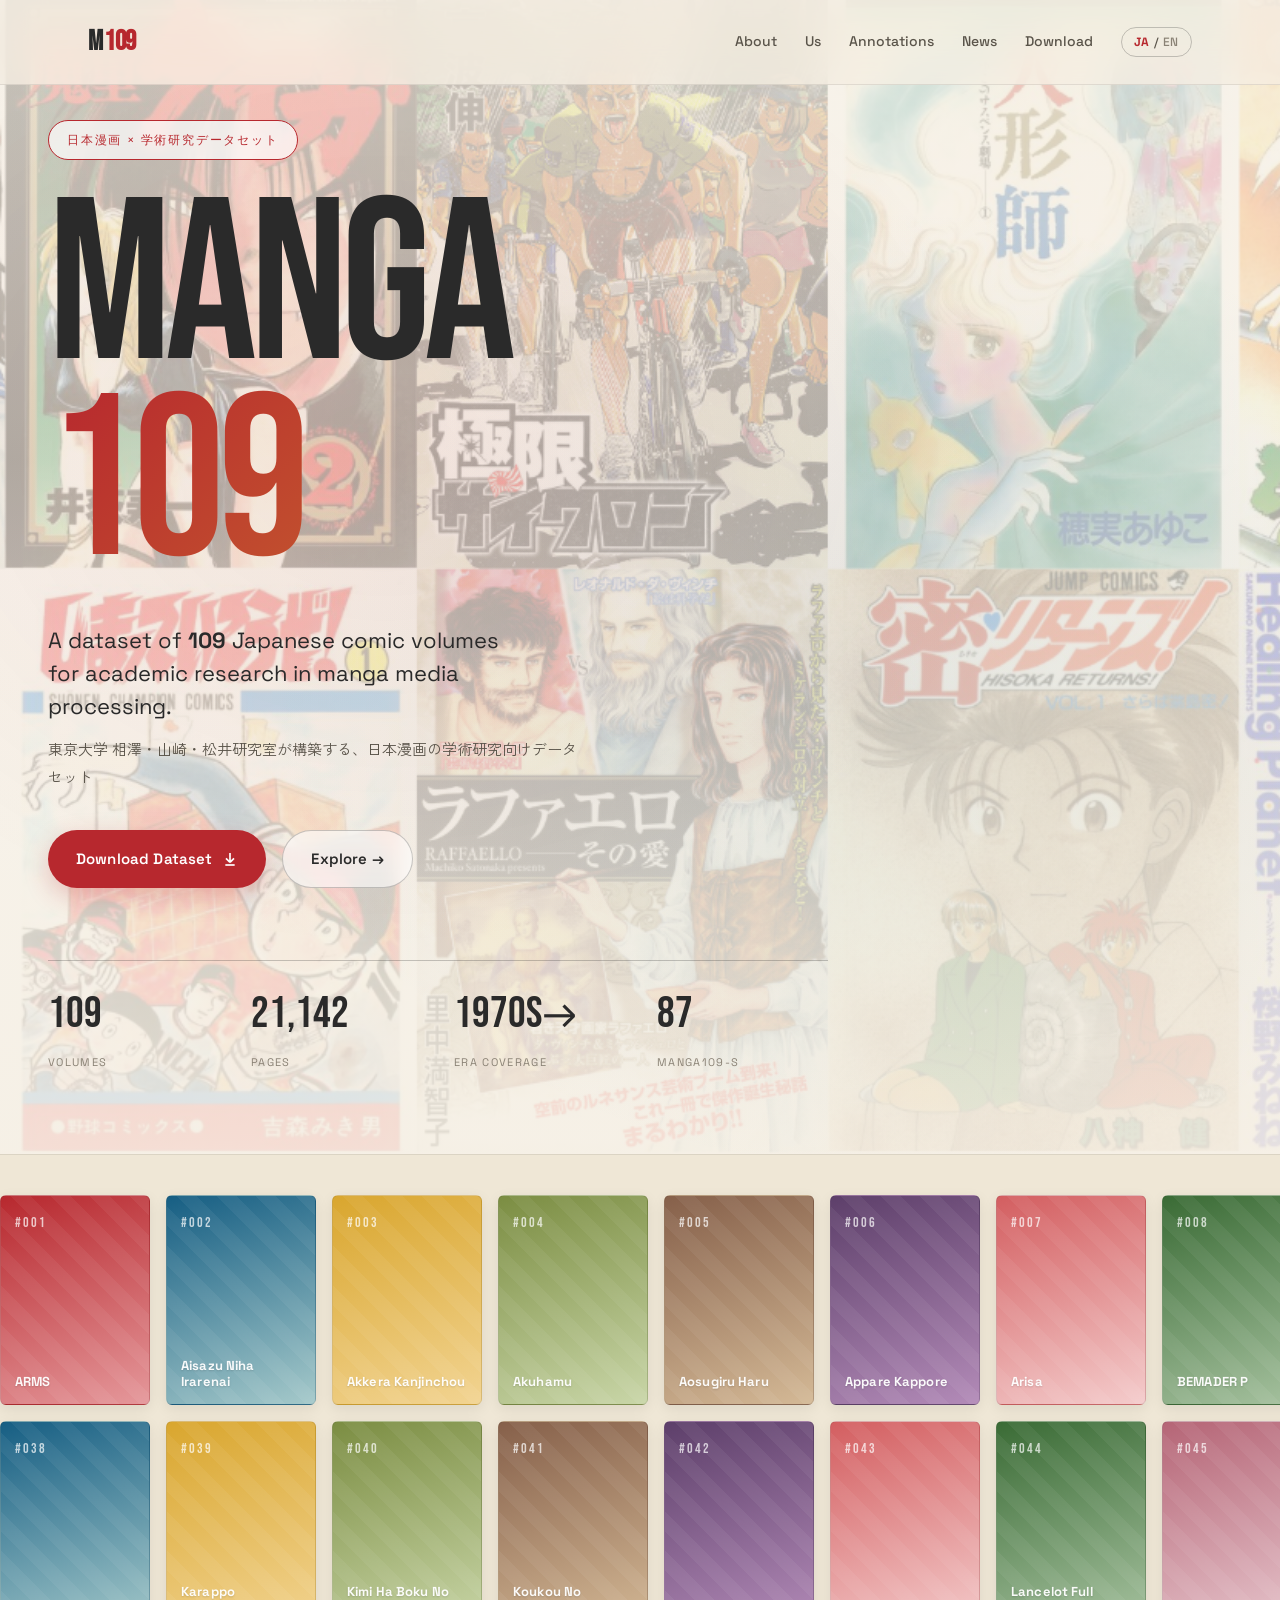
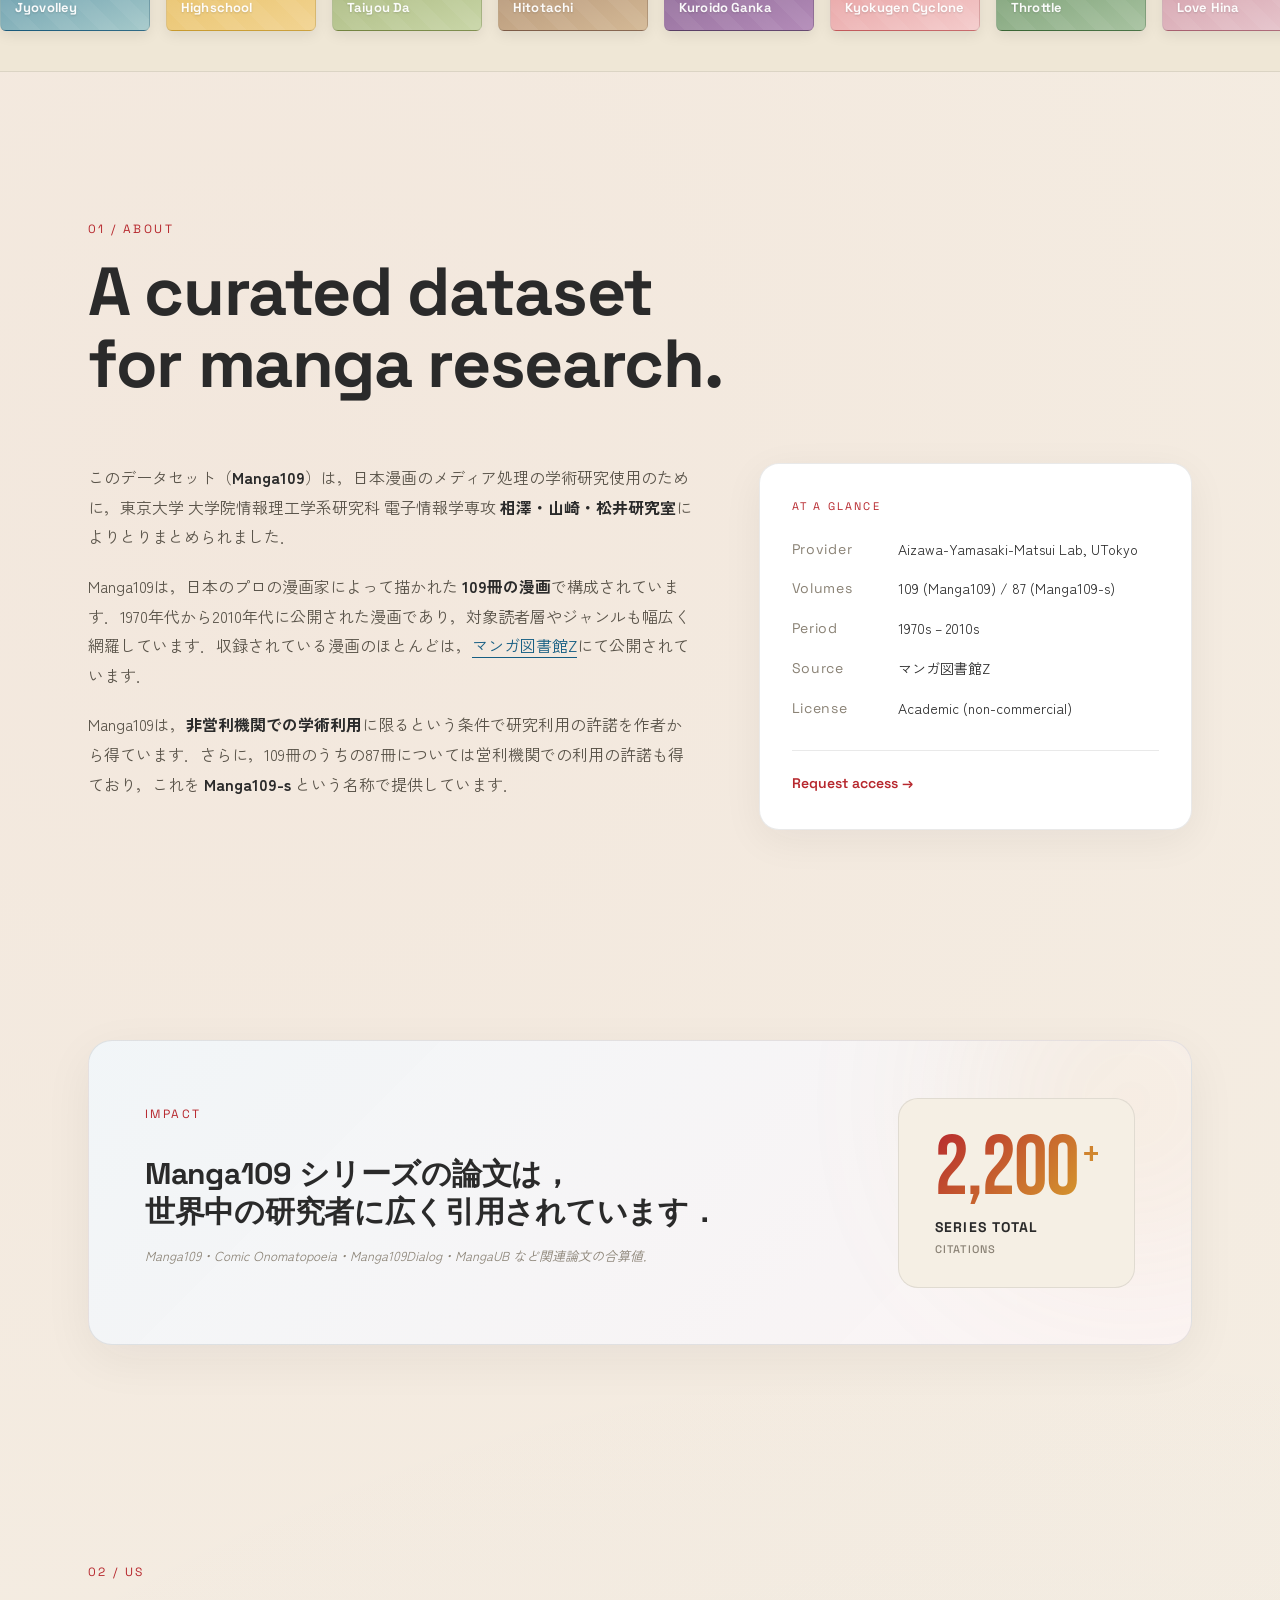
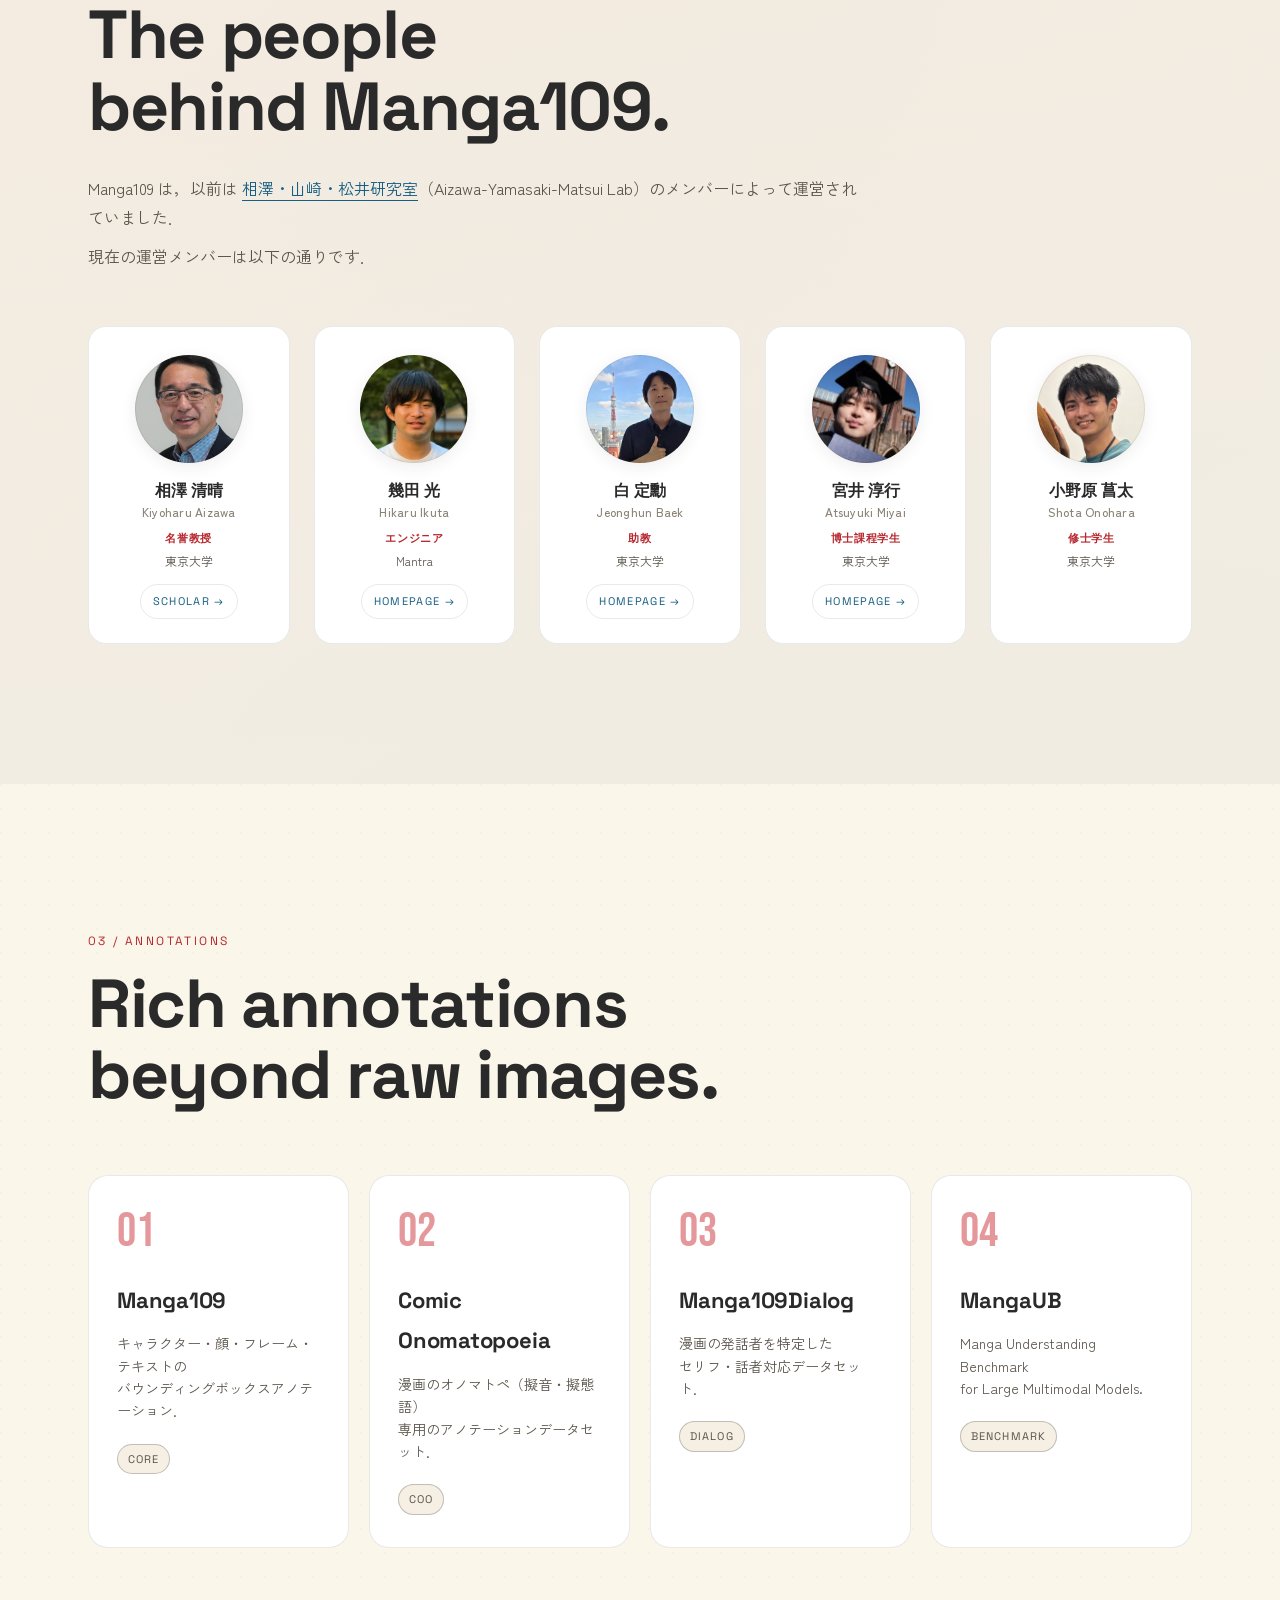
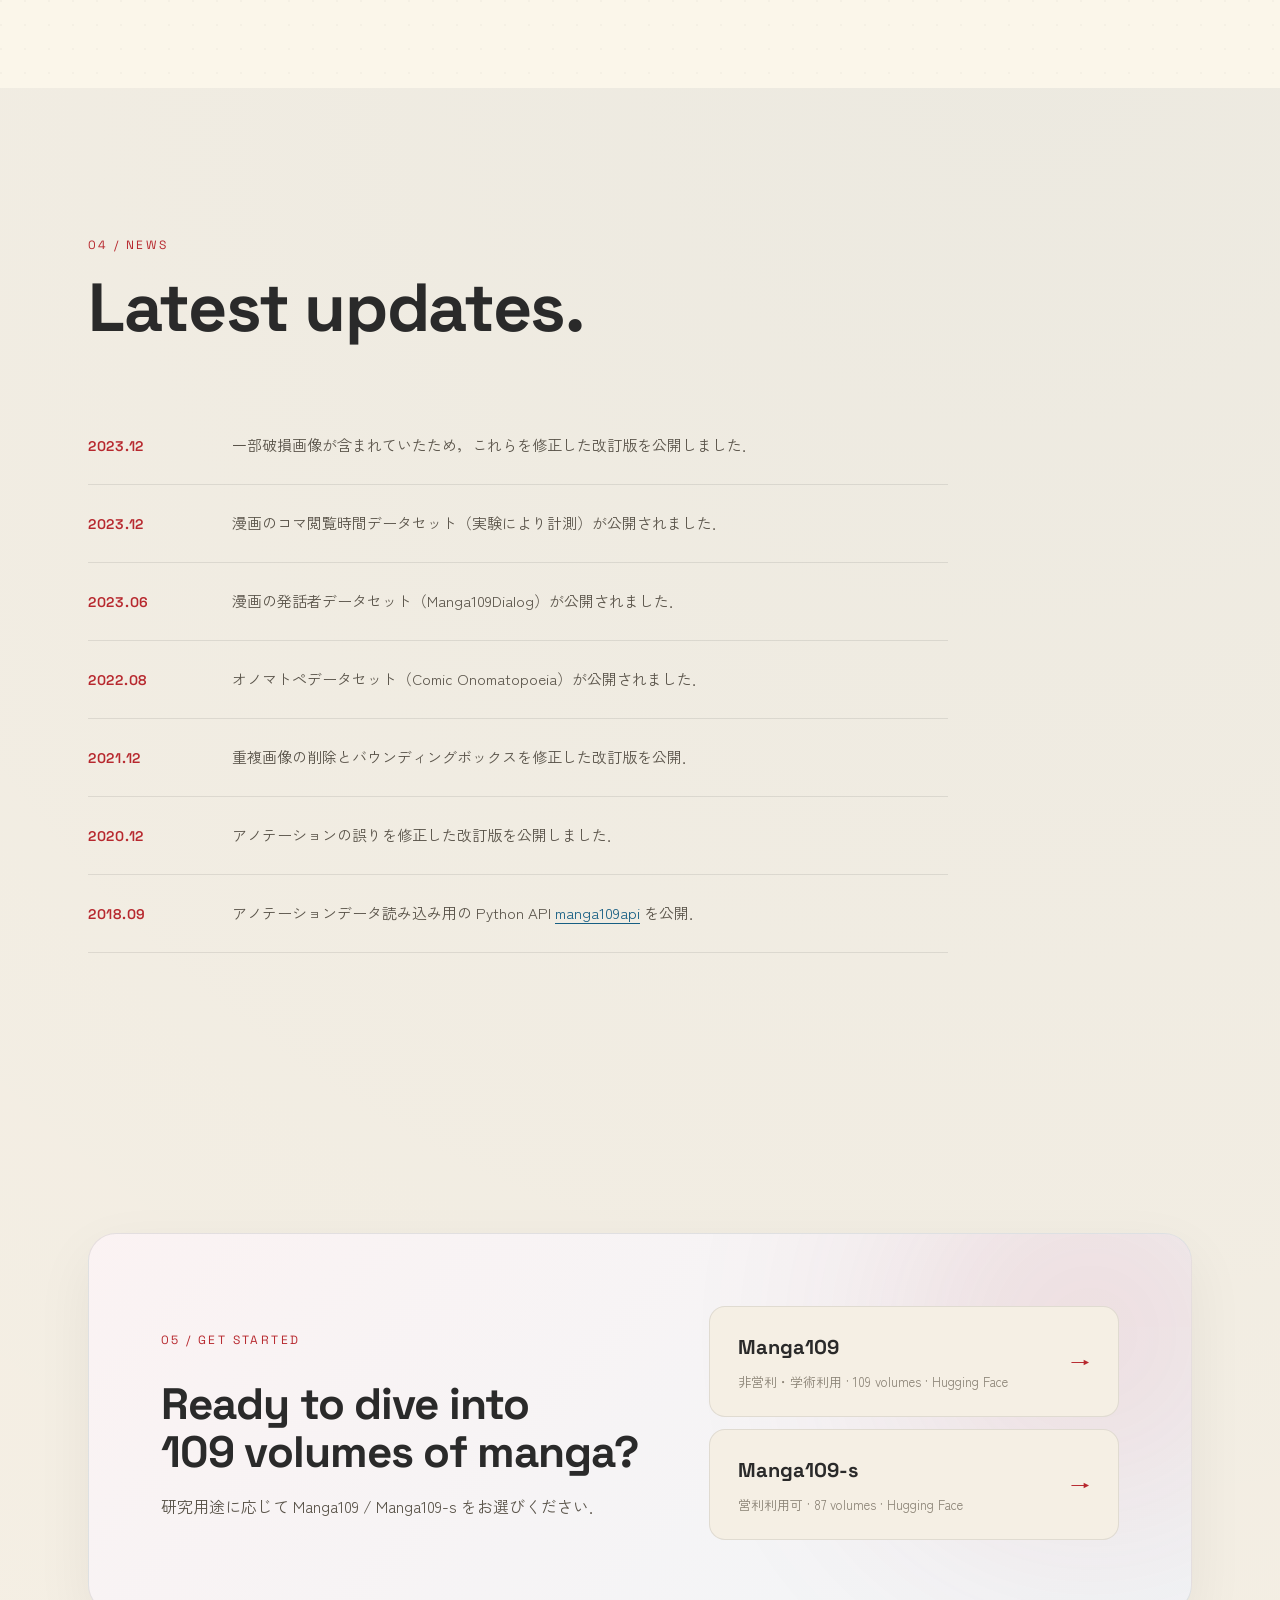
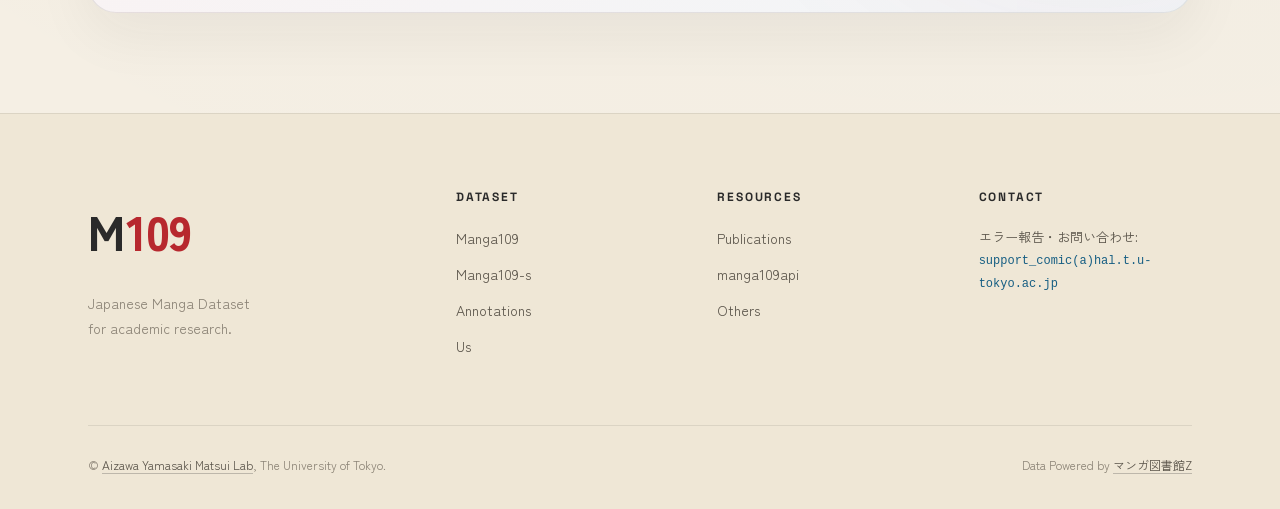
==== index.html @ 2001c497 "create new hp" ====
<!DOCTYPE html>
<html lang="ja">
<head>
<meta charset="UTF-8">
<meta name="viewport" content="width=device-width, initial-scale=1.0">
<title>Manga109 — Japanese Manga Dataset</title>
<link rel="preconnect" href="https://fonts.googleapis.com">
<link rel="preconnect" href="https://fonts.gstatic.com" crossorigin>
<link href="https://fonts.googleapis.com/css2?family=Zen+Kaku+Gothic+New:wght@300;500;700;900&family=Bebas+Neue&family=Space+Grotesk:wght@400;500;700&display=swap" rel="stylesheet">
<link rel="stylesheet" href="style.css">
</head>
<body>

<!-- Navigation -->
<nav class="nav">
  <div class="nav-inner">
    <a href="#" class="nav-logo">
      <span class="logo-mark">M<span class="logo-accent">109</span></span>
    </a>
    <ul class="nav-menu">
      <li><a href="#about">About</a></li>
      <li><a href="#us">Us</a></li>
      <li><a href="#annotations">Annotations</a></li>
      <li><a href="#news">News</a></li>
      <li><a href="#download">Download</a></li>
      <li class="nav-lang"><a href="en.html"><span class="lang-active">JA</span> / <span class="lang-inactive">EN</span></a></li>
    </ul>
    <button class="nav-toggle" aria-label="menu">
      <span></span><span></span><span></span>
    </button>
  </div>
</nav>

<!-- Hero -->
<header class="hero">
  <div class="hero-bg">
    <div class="hero-blob blob-1"></div>
    <div class="hero-blob blob-2"></div>
    <div class="hero-blob blob-3"></div>
    <div class="hero-grid"></div>
  </div>
  <div class="hero-content">
    <div class="hero-badge">日本漫画 × 学術研究データセット</div>
    <h1 class="hero-title">
      <span class="hero-line">Manga</span>
      <span class="hero-line hero-number">109</span>
    </h1>
    <p class="hero-sub">
      A dataset of <strong>109</strong> Japanese comic volumes<br>
      for academic research in manga media processing.
    </p>
    <p class="hero-sub-ja">
      東京大学 相澤・山崎・松井研究室が構築する、日本漫画の学術研究向けデータセット
    </p>
    <div class="hero-actions">
      <a href="#download" class="btn btn-primary">
        <span>Download Dataset</span>
        <svg width="16" height="16" viewBox="0 0 24 24" fill="none" stroke="currentColor" stroke-width="2.5"><path d="M12 3v14m0 0l-6-6m6 6l6-6"/><path d="M5 21h14"/></svg>
      </a>
      <a href="#explore" class="btn btn-ghost">Explore →</a>
    </div>
    <div class="hero-stats">
      <div class="stat">
        <span class="stat-num">109</span>
        <span class="stat-label">Volumes</span>
      </div>
      <div class="stat">
        <span class="stat-num">21,142</span>
        <span class="stat-label">Pages</span>
      </div>
      <div class="stat">
        <span class="stat-num">1970s→</span>
        <span class="stat-label">Era Coverage</span>
      </div>
      <div class="stat">
        <span class="stat-num">87</span>
        <span class="stat-label">Manga109-s</span>
      </div>
    </div>
  </div>
</header>

<!-- Gallery Strip -->
<section class="gallery">
  <div class="gallery-track">
    <div class="gallery-row" id="row1"></div>
    <div class="gallery-row gallery-row-reverse" id="row2"></div>
  </div>
</section>

<!-- About -->
<section id="about" class="section section-about">
  <div class="container">
    <div class="section-head">
      <span class="section-tag">01 / About</span>
      <h2 class="section-title">A curated dataset<br>for manga research.</h2>
    </div>
    <div class="about-grid">
      <div class="about-text">
        <p>
          このデータセット（<strong>Manga109</strong>）は，日本漫画のメディア処理の学術研究使用のために，東京大学 大学院情報理工学系研究科 電子情報学専攻 <strong>相澤・山崎・松井研究室</strong>によりとりまとめられました．
        </p>
        <p>
          Manga109は，日本のプロの漫画家によって描かれた <strong>109冊の漫画</strong>で構成されています．1970年代から2010年代に公開された漫画であり，対象読者層やジャンルも幅広く網羅しています．収録されている漫画のほとんどは，<a href="http://www.mangaz.com/" target="_blank" rel="noopener">マンガ図書館Z</a>にて公開されています．
        </p>
        <p>
          Manga109は，<strong>非営利機関での学術利用</strong>に限るという条件で研究利用の許諾を作者から得ています．さらに，109冊のうちの87冊については営利機関での利用の許諾も得ており，これを <strong>Manga109-s</strong> という名称で提供しています．
        </p>
      </div>
      <div class="about-card">
        <div class="card-label">At a glance</div>
        <dl class="kv">
          <dt>Provider</dt><dd>Aizawa-Yamasaki-Matsui Lab, UTokyo</dd>
          <dt>Volumes</dt><dd>109 (Manga109) / 87 (Manga109-s)</dd>
          <dt>Period</dt><dd>1970s – 2010s</dd>
          <dt>Source</dt><dd>マンガ図書館Z</dd>
          <dt>License</dt><dd>Academic (non-commercial)</dd>
        </dl>
        <a href="#download" class="card-cta">Request access →</a>
      </div>
    </div>
  </div>
</section>

<!-- Impact -->
<section id="impact" class="section section-paper">
  <div class="container">
    <div class="paper-card">
      <div class="paper-left">
        <span class="section-tag">Impact</span>
        <h3 class="paper-title">Manga109 シリーズの論文は，<br>世界中の研究者に広く引用されています．</h3>
        <p class="paper-venue">Manga109・Comic Onomatopoeia・Manga109Dialog・MangaUB など関連論文の合算値．</p>
      </div>
      <div class="paper-cite">
        <span class="paper-cite-num">2,200<span class="paper-cite-plus">+</span></span>
        <span class="paper-cite-label">Series Total<br><span class="paper-cite-sub">Citations</span></span>
      </div>
    </div>
  </div>
</section>

<!-- Us / Team -->
<section id="us" class="section section-us">
  <div class="container">
    <div class="section-head">
      <span class="section-tag">02 / Us</span>
      <h2 class="section-title">The people<br>behind Manga109.</h2>
    </div>
    <div class="team-intro">
      <p>
        Manga109 は，以前は <a href="https://www.hal.t.u-tokyo.ac.jp/lab/ja/index_1.xhtml" target="_blank" rel="noopener">相澤・山崎・松井研究室</a>（Aizawa-Yamasaki-Matsui Lab）のメンバーによって運営されていました．
      </p>
      <p>現在の運営メンバーは以下の通りです．</p>
    </div>
    <div class="team-grid">
      <article class="team-card">
        <div class="team-photo"><img src="asset/organizer/kiyoharu_Aizawa.png" alt="相澤清晴 / Kiyoharu Aizawa"></div>
        <h3>相澤 清晴<span class="team-name-en">Kiyoharu Aizawa</span></h3>
        <p class="team-role">名誉教授</p>
        <p class="team-affil">東京大学</p>
        <a class="team-link" href="https://scholar.google.co.jp/citations?hl=ja&user=CJRhhi0AAAAJ&view_op=list_works&sortby=pubdate" target="_blank" rel="noopener">Scholar →</a>
      </article>
      <article class="team-card">
        <div class="team-photo"><img src="asset/organizer/Hikaru_Ikuta.png" alt="幾田光 / Hikaru Ikuta"></div>
        <h3>幾田 光<span class="team-name-en">Hikaru Ikuta</span></h3>
        <p class="team-role">エンジニア</p>
        <p class="team-affil">Mantra</p>
        <a class="team-link" href="https://woodrush.github.io/" target="_blank" rel="noopener">Homepage →</a>
      </article>
      <article class="team-card">
        <div class="team-photo"><img src="asset/organizer/Jeonghun_Baek.png" alt="白定勳 / Jeonghun Baek"></div>
        <h3>白 定勳<span class="team-name-en">Jeonghun Baek</span></h3>
        <p class="team-role">助教</p>
        <p class="team-affil">東京大学</p>
        <a class="team-link" href="https://jeonghunbaek.notion.site/Jeonghun-Baek-5e50812ade674698bdffe7f4eac5c745" target="_blank" rel="noopener">Homepage →</a>
      </article>
      <article class="team-card">
        <div class="team-photo"><img src="asset/organizer/Atsuyuki_Miyai.jpg" alt="宮井淳行 / Atsuyuki Miyai"></div>
        <h3>宮井 淳行<span class="team-name-en">Atsuyuki Miyai</span></h3>
        <p class="team-role">博士課程学生</p>
        <p class="team-affil">東京大学</p>
        <a class="team-link" href="https://atsumiyai.github.io/" target="_blank" rel="noopener">Homepage →</a>
      </article>
      <article class="team-card">
        <div class="team-photo"><img src="asset/organizer/Sota_Onohara.png" alt="小野原菖太 / Shota Onohara"></div>
        <h3>小野原 菖太<span class="team-name-en">Shota Onohara</span></h3>
        <p class="team-role">修士学生</p>
        <p class="team-affil">東京大学</p>
      </article>
    </div>
  </div>
</section>

<!-- Annotations / Features -->
<section id="annotations" class="section section-features">
  <div class="container">
    <div class="section-head">
      <span class="section-tag">03 / Annotations</span>
      <h2 class="section-title">Rich annotations<br>beyond raw images.</h2>
    </div>
    <div class="feature-grid">
      <article class="feature-card">
        <div class="feature-num">01</div>
        <h3>Manga109</h3>
        <p>キャラクター・顔・フレーム・テキストの<br>バウンディングボックスアノテーション．</p>
        <span class="feature-pill">Core</span>
      </article>
      <article class="feature-card">
        <div class="feature-num">02</div>
        <h3>Comic Onomatopoeia</h3>
        <p>漫画のオノマトペ（擬音・擬態語）<br>専用のアノテーションデータセット．</p>
        <span class="feature-pill">COO</span>
      </article>
      <article class="feature-card">
        <div class="feature-num">03</div>
        <h3>Manga109Dialog</h3>
        <p>漫画の発話者を特定した<br>セリフ・話者対応データセット．</p>
        <span class="feature-pill">Dialog</span>
      </article>
      <article class="feature-card">
        <div class="feature-num">04</div>
        <h3>MangaUB</h3>
        <p>Manga Understanding Benchmark<br>for Large Multimodal Models.</p>
        <span class="feature-pill">Benchmark</span>
      </article>
    </div>
  </div>
</section>

<!-- News -->
<section id="news" class="section section-news">
  <div class="container">
    <div class="section-head">
      <span class="section-tag">04 / News</span>
      <h2 class="section-title">Latest updates.</h2>
    </div>
    <ol class="news-list">
      <li>
        <time>2023.12</time>
        <p>一部破損画像が含まれていたため，これらを修正した改訂版を公開しました．</p>
      </li>
      <li>
        <time>2023.12</time>
        <p>漫画のコマ閲覧時間データセット（実験により計測）が公開されました．</p>
      </li>
      <li>
        <time>2023.06</time>
        <p>漫画の発話者データセット（Manga109Dialog）が公開されました．</p>
      </li>
      <li>
        <time>2022.08</time>
        <p>オノマトペデータセット（Comic Onomatopoeia）が公開されました．</p>
      </li>
      <li>
        <time>2021.12</time>
        <p>重複画像の削除とバウンディングボックスを修正した改訂版を公開．</p>
      </li>
      <li>
        <time>2020.12</time>
        <p>アノテーションの誤りを修正した改訂版を公開しました．</p>
      </li>
      <li>
        <time>2018.09</time>
        <p>アノテーションデータ読み込み用の Python API <a href="https://github.com/manga109/manga109api" target="_blank" rel="noopener">manga109api</a> を公開．</p>
      </li>
    </ol>
  </div>
</section>

<!-- Download CTA -->
<section id="download" class="section section-cta">
  <div class="container">
    <div class="cta-card">
      <div class="cta-left">
        <span class="section-tag">05 / Get started</span>
        <h2>Ready to dive into<br>109 volumes of manga?</h2>
        <p>研究用途に応じて Manga109 / Manga109-s をお選びください．</p>
      </div>
      <div class="cta-right">
        <a href="https://huggingface.co/datasets/hal-utokyo/Manga109" target="_blank" rel="noopener" class="cta-btn">
          <div class="cta-btn-title">Manga109</div>
          <div class="cta-btn-desc">非営利・学術利用 · 109 volumes · Hugging Face</div>
        </a>
        <a href="https://huggingface.co/datasets/hal-utokyo/Manga109-s" target="_blank" rel="noopener" class="cta-btn">
          <div class="cta-btn-title">Manga109-s</div>
          <div class="cta-btn-desc">営利利用可 · 87 volumes · Hugging Face</div>
        </a>
      </div>
    </div>
  </div>
</section>

<!-- Footer -->
<footer class="footer">
  <div class="container">
    <div class="footer-grid">
      <div class="footer-brand">
        <div class="logo-mark logo-mark-lg">M<span class="logo-accent">109</span></div>
        <p>Japanese Manga Dataset<br>for academic research.</p>
      </div>
      <div class="footer-col">
        <h4>Dataset</h4>
        <ul>
          <li><a href="https://huggingface.co/datasets/hal-utokyo/Manga109" target="_blank" rel="noopener">Manga109</a></li>
          <li><a href="https://huggingface.co/datasets/hal-utokyo/Manga109-s" target="_blank" rel="noopener">Manga109-s</a></li>
          <li><a href="#annotations">Annotations</a></li>
          <li><a href="#us">Us</a></li>
        </ul>
      </div>
      <div class="footer-col">
        <h4>Resources</h4>
        <ul>
          <li><a href="#">Publications</a></li>
          <li><a href="https://github.com/manga109/manga109api" target="_blank" rel="noopener">manga109api</a></li>
          <li><a href="#">Others</a></li>
        </ul>
      </div>
      <div class="footer-col">
        <h4>Contact</h4>
        <p class="footer-contact">
          エラー報告・お問い合わせ:<br>
          <span class="mono">support_comic(a)hal.t.u-tokyo.ac.jp</span>
        </p>
      </div>
    </div>
    <div class="footer-bottom">
      <p>© <a href="https://www.hal.t.u-tokyo.ac.jp/lab/" target="_blank" rel="noopener">Aizawa Yamasaki Matsui Lab</a>, The University of Tokyo.</p>
      <p class="footer-credits">Data Powered by <a href="http://www.mangaz.com/" target="_blank" rel="noopener">マンガ図書館Z</a></p>
    </div>
  </div>
</footer>

<script src="main.js"></script>
</body>
</html>
---- style.css ----
/* ============================================
   Manga109 — Homepage (Japanese palette)
   ============================================ */

:root {
  /* 和色 — soft Japanese palette */
  --bg: #f5efe4;            /* 生成り kinari */
  --bg-soft: #efe7d6;       /* 薄香 usukō */
  --bg-card: #ffffff;
  --bg-washi: #fbf6ea;      /* washi paper */
  --fg: #2a2a2a;            /* 墨 sumi */
  --fg-dim: #5a544a;        /* 憲法黒茶 */
  --fg-muted: #8a8275;      /* 灰茶 */
  --accent: #b7282e;        /* 茜色 akane */
  --accent-soft: #e5989b;   /* 桜鼠 sakura-nezu */
  --accent-2: #d9a62e;      /* 山吹 yamabuki */
  --accent-3: #165e83;      /* 藍色 ai */
  --accent-4: #7b8d42;      /* 抹茶 matcha */
  --border: rgba(42, 42, 42, 0.1);
  --border-hover: rgba(42, 42, 42, 0.25);
  --max: 1200px;
  --pad: clamp(20px, 4vw, 48px);
  --font-jp: "Zen Kaku Gothic New", "Hiragino Mincho ProN", "Yu Mincho", serif;
  --font-jp-sans: "Zen Kaku Gothic New", "Hiragino Sans", "Yu Gothic", sans-serif;
  --font-en: "Space Grotesk", -apple-system, BlinkMacSystemFont, sans-serif;
  --font-display: "Bebas Neue", "Space Grotesk", sans-serif;
}

* { box-sizing: border-box; margin: 0; padding: 0; }

html { scroll-behavior: smooth; }

body {
  font-family: var(--font-jp-sans);
  background: var(--bg);
  color: var(--fg);
  line-height: 1.85;
  -webkit-font-smoothing: antialiased;
  overflow-x: hidden;
  /* subtle washi paper texture */
  background-image:
    radial-gradient(circle at 20% 30%, rgba(183, 40, 46, 0.04), transparent 40%),
    radial-gradient(circle at 80% 70%, rgba(22, 94, 131, 0.04), transparent 40%);
}

a { color: inherit; text-decoration: none; transition: opacity 0.2s; }
a:hover { opacity: 0.7; }
img { max-width: 100%; display: block; }
ul, ol { list-style: none; }

.container {
  max-width: var(--max);
  margin: 0 auto;
  padding: 0 var(--pad);
}

/* ============================================
   Navigation
   ============================================ */
.nav {
  position: fixed;
  top: 0; left: 0; right: 0;
  z-index: 100;
  backdrop-filter: blur(20px) saturate(180%);
  -webkit-backdrop-filter: blur(20px) saturate(180%);
  background: rgba(245, 239, 228, 0.78);
  border-bottom: 1px solid var(--border);
}
.nav-inner {
  max-width: var(--max);
  margin: 0 auto;
  padding: 16px var(--pad);
  display: flex;
  align-items: center;
  justify-content: space-between;
  gap: 32px;
}
.nav-logo { font-family: var(--font-display); font-size: 28px; letter-spacing: 0.02em; }
.logo-mark {
  display: inline-flex;
  align-items: baseline;
  font-weight: 900;
  letter-spacing: -0.02em;
  color: var(--fg);
}
.logo-accent {
  color: var(--accent);
  margin-left: 2px;
}
.logo-mark-lg { font-size: 48px; }

.nav-menu {
  display: flex;
  gap: 28px;
  font-size: 14px;
  font-family: var(--font-en);
  font-weight: 500;
}
.nav-menu a { color: var(--fg-dim); }
.nav-menu a:hover { color: var(--accent); opacity: 1; }
.nav-lang a {
  border: 1px solid var(--border-hover);
  padding: 6px 12px;
  border-radius: 999px;
  font-size: 12px;
  letter-spacing: 0.05em;
}
.nav-lang a:hover { border-color: var(--accent); color: var(--accent); }
.lang-active { color: var(--accent); font-weight: 700; }
.lang-inactive { color: var(--fg-muted); }

.nav-toggle {
  display: none;
  background: none; border: none;
  flex-direction: column; gap: 4px;
  cursor: pointer; padding: 8px;
}
.nav-toggle span {
  display: block; width: 22px; height: 2px;
  background: var(--fg);
}

@media (max-width: 820px) {
  .nav-menu {
    position: absolute; top: 100%; left: 0; right: 0;
    flex-direction: column;
    background: var(--bg-washi);
    padding: 20px var(--pad);
    border-bottom: 1px solid var(--border);
    transform: translateY(-120%);
    transition: transform 0.3s ease;
  }
  .nav-menu.open { transform: translateY(0); }
  .nav-toggle { display: flex; }
}

/* ============================================
   Hero — with manga cover background
   ============================================ */
.hero {
  position: relative;
  min-height: 100vh;
  display: flex;
  flex-direction: column;
  justify-content: center;
  padding: 120px var(--pad) 80px;
  overflow: hidden;
}
.hero-bg {
  position: absolute; inset: 0; z-index: 0;
  overflow: hidden;
  background-image: url('asset/background.png');
  background-size: cover;
  background-position: center;
  background-repeat: no-repeat;
}
.hero-bg::before {
  content: '';
  position: absolute; inset: 0;
  /* soft washi wash over the covers */
  background:
    linear-gradient(180deg,
      rgba(245, 239, 228, 0.82) 0%,
      rgba(245, 239, 228, 0.72) 40%,
      rgba(245, 239, 228, 0.92) 100%);
}
.hero-bg::after {
  content: '';
  position: absolute; inset: 0;
  background:
    radial-gradient(ellipse at 30% 40%, rgba(183, 40, 46, 0.08), transparent 50%),
    radial-gradient(ellipse at 70% 60%, rgba(22, 94, 131, 0.08), transparent 50%);
}

/* hide old blobs/grid since we use the image now */
.hero-grid, .hero-blob { display: none; }

.hero-content {
  position: relative; z-index: 1;
  max-width: var(--max);
  margin: 0 auto;
  width: 100%;
}
.hero-badge {
  display: inline-block;
  font-family: var(--font-en);
  font-size: 12px;
  letter-spacing: 0.15em;
  text-transform: uppercase;
  padding: 8px 18px;
  border: 1px solid var(--accent);
  border-radius: 999px;
  color: var(--accent);
  margin-bottom: 32px;
  background: rgba(255, 255, 255, 0.7);
  backdrop-filter: blur(8px);
}
.hero-title {
  font-family: var(--font-display);
  font-weight: 400;
  font-size: clamp(80px, 18vw, 240px);
  line-height: 0.85;
  letter-spacing: -0.03em;
  margin-bottom: 40px;
  color: var(--fg);
}
.hero-line {
  display: block;
  opacity: 0;
  transform: translateY(30px);
  animation: slideUp 0.9s cubic-bezier(0.2, 0.8, 0.2, 1) forwards;
}
.hero-line:nth-child(2) { animation-delay: 0.15s; }
.hero-number {
  background: linear-gradient(135deg, var(--accent) 0%, var(--accent-2) 100%);
  -webkit-background-clip: text;
  background-clip: text;
  color: transparent;
}
@keyframes slideUp {
  to { opacity: 1; transform: translateY(0); }
}
.hero-sub {
  font-family: var(--font-en);
  font-size: clamp(18px, 2.2vw, 22px);
  color: var(--fg);
  max-width: 540px;
  margin-bottom: 12px;
  line-height: 1.5;
}
.hero-sub-ja {
  color: var(--fg-dim);
  font-size: 15px;
  max-width: 540px;
  margin-bottom: 40px;
}
.hero-actions {
  display: flex;
  gap: 16px;
  flex-wrap: wrap;
  margin-bottom: 72px;
}
.btn {
  display: inline-flex;
  align-items: center;
  gap: 10px;
  padding: 14px 28px;
  border-radius: 999px;
  font-family: var(--font-en);
  font-weight: 600;
  font-size: 15px;
  letter-spacing: 0.01em;
  transition: transform 0.2s, box-shadow 0.2s, opacity 0.2s, background 0.2s;
  cursor: pointer;
  border: none;
}
.btn:hover { transform: translateY(-2px); opacity: 1; }
.btn-primary {
  background: var(--accent);
  color: #fff;
  box-shadow: 0 8px 24px rgba(183, 40, 46, 0.25);
}
.btn-primary:hover { background: #9b2026; box-shadow: 0 12px 32px rgba(183, 40, 46, 0.35); }
.btn-ghost {
  background: rgba(255, 255, 255, 0.6);
  color: var(--fg);
  border: 1px solid var(--border-hover);
  backdrop-filter: blur(8px);
}
.btn-ghost:hover { background: rgba(255, 255, 255, 0.9); border-color: var(--accent); color: var(--accent); }

.hero-stats {
  display: grid;
  grid-template-columns: repeat(auto-fit, minmax(160px, 1fr));
  gap: 28px 32px;
  padding-top: 32px;
  border-top: 1px solid var(--border-hover);
  max-width: 780px;
}
.stat {
  min-width: 0;
}
.stat-num {
  display: block;
  font-family: var(--font-display);
  font-size: clamp(30px, 3.4vw, 44px);
  line-height: 1;
  color: var(--fg);
  margin-bottom: 8px;
  white-space: nowrap;
}
.stat-label {
  font-family: var(--font-en);
  font-size: 11px;
  letter-spacing: 0.12em;
  text-transform: uppercase;
  color: var(--fg-muted);
  white-space: nowrap;
}

.scroll-hint {
  position: absolute;
  bottom: 32px; left: 50%;
  transform: translateX(-50%);
  display: flex; flex-direction: column; align-items: center; gap: 10px;
  z-index: 1;
}
.scroll-hint span {
  font-family: var(--font-en);
  font-size: 10px;
  letter-spacing: 0.3em;
  color: var(--fg-muted);
}
.scroll-line {
  width: 1px; height: 40px;
  background: linear-gradient(180deg, var(--fg-muted), transparent);
  animation: scrollPulse 2s ease-in-out infinite;
}
@keyframes scrollPulse {
  0%, 100% { transform: scaleY(1); opacity: 1; }
  50% { transform: scaleY(0.6); opacity: 0.5; }
}

/* ============================================
   Gallery
   ============================================ */
.gallery {
  padding: 40px 0;
  background: var(--bg-soft);
  overflow: hidden;
  border-top: 1px solid var(--border);
  border-bottom: 1px solid var(--border);
}
.gallery-track {
  display: flex; flex-direction: column; gap: 16px;
}
.gallery-row {
  display: flex; gap: 16px;
  animation: scrollX 60s linear infinite;
  width: max-content;
}
.gallery-row-reverse { animation-direction: reverse; animation-duration: 80s; }
@keyframes scrollX {
  from { transform: translateX(0); }
  to { transform: translateX(-50%); }
}
.gallery-tile {
  width: 150px; height: 210px;
  border-radius: 6px;
  flex-shrink: 0;
  background: linear-gradient(160deg, var(--c1, #333), var(--c2, #111));
  display: flex;
  flex-direction: column;
  justify-content: space-between;
  padding: 14px;
  position: relative;
  overflow: hidden;
  border: 1px solid var(--border);
  box-shadow: 0 4px 14px rgba(0, 0, 0, 0.08);
  color: rgba(255, 255, 255, 0.95);
}
.gallery-tile::before {
  content: '';
  position: absolute; inset: 0;
  background:
    repeating-linear-gradient(45deg, transparent, transparent 14px, rgba(255,255,255,0.05) 14px, rgba(255,255,255,0.05) 28px);
  pointer-events: none;
}
.tile-num {
  font-family: var(--font-display);
  font-size: 14px;
  letter-spacing: 0.15em;
  opacity: 0.75;
  position: relative; z-index: 1;
}
.tile-title {
  font-family: var(--font-en);
  font-weight: 700;
  font-size: 13px;
  line-height: 1.25;
  letter-spacing: 0.01em;
  position: relative; z-index: 1;
  text-shadow: 0 1px 2px rgba(0, 0, 0, 0.15);
}

/* ============================================
   Sections (shared)
   ============================================ */
.section {
  padding: clamp(80px, 12vw, 140px) 0;
  position: relative;
}
.section-head {
  margin-bottom: 64px;
  max-width: 720px;
}
.section-tag {
  display: inline-block;
  font-family: var(--font-en);
  font-size: 12px;
  letter-spacing: 0.2em;
  text-transform: uppercase;
  color: var(--accent);
  margin-bottom: 16px;
}
.section-title {
  font-family: var(--font-en);
  font-weight: 700;
  font-size: clamp(36px, 5.5vw, 68px);
  line-height: 1.05;
  letter-spacing: -0.02em;
  color: var(--fg);
}

/* About */
.about-grid {
  display: grid;
  grid-template-columns: 1.4fr 1fr;
  gap: 64px;
  align-items: start;
}
.about-text p {
  font-size: 16px;
  margin-bottom: 20px;
  color: var(--fg-dim);
}
.about-text strong {
  color: var(--fg);
  font-weight: 700;
}
.about-text a {
  color: var(--accent-3);
  border-bottom: 1px solid var(--accent-3);
  transition: opacity 0.2s;
}
.about-card {
  background: var(--bg-card);
  border: 1px solid var(--border);
  border-radius: 20px;
  padding: 32px;
  position: sticky;
  top: 100px;
  box-shadow: 0 10px 40px rgba(42, 42, 42, 0.06);
}
.card-label {
  font-family: var(--font-en);
  font-size: 11px;
  letter-spacing: 0.2em;
  text-transform: uppercase;
  color: var(--accent);
  margin-bottom: 20px;
}
.kv {
  display: grid;
  grid-template-columns: 90px 1fr;
  gap: 14px 16px;
  font-size: 14px;
  margin-bottom: 28px;
}
.kv dt {
  color: var(--fg-muted);
  font-family: var(--font-en);
  letter-spacing: 0.05em;
}
.kv dd { color: var(--fg); }
.card-cta {
  display: inline-block;
  font-family: var(--font-en);
  font-weight: 600;
  color: var(--accent);
  font-size: 14px;
  padding-top: 20px;
  border-top: 1px solid var(--border);
  width: 100%;
}

@media (max-width: 820px) {
  .about-grid { grid-template-columns: 1fr; gap: 40px; }
  .about-card { position: static; }
}

/* Reference Paper */
.section-paper { padding: clamp(40px, 6vw, 70px) 0; }
.paper-card {
  background:
    linear-gradient(135deg, rgba(22, 94, 131, 0.06), rgba(183, 40, 46, 0.05)),
    var(--bg-card);
  border: 1px solid var(--border);
  border-radius: 24px;
  padding: clamp(32px, 5vw, 56px);
  display: grid;
  grid-template-columns: 1.4fr auto;
  gap: 48px;
  align-items: center;
  box-shadow: 0 14px 50px rgba(42, 42, 42, 0.06);
  position: relative;
  overflow: hidden;
}
.paper-card::before {
  content: '';
  position: absolute;
  width: 280px; height: 280px;
  background: var(--accent-2);
  border-radius: 50%;
  filter: blur(110px);
  opacity: 0.14;
  top: -80px; right: -80px;
  z-index: 0;
}
.paper-left { position: relative; z-index: 1; }
.paper-title {
  font-family: var(--font-en);
  font-size: clamp(22px, 3vw, 30px);
  font-weight: 700;
  line-height: 1.25;
  letter-spacing: -0.01em;
  color: var(--fg);
  margin: 14px 0 14px;
}
.paper-authors {
  font-size: 14px;
  color: var(--fg-dim);
  margin-bottom: 6px;
  line-height: 1.6;
}
.paper-venue {
  font-size: 13px;
  color: var(--fg-muted);
  font-style: italic;
  margin-bottom: 20px;
}
.paper-links { display: flex; gap: 12px; }
.paper-link {
  display: inline-flex;
  align-items: center;
  gap: 6px;
  font-family: var(--font-en);
  font-size: 12px;
  font-weight: 600;
  letter-spacing: 0.08em;
  text-transform: uppercase;
  color: var(--accent-3);
  padding: 8px 14px;
  border: 1px solid var(--accent-3);
  border-radius: 999px;
  transition: all 0.2s;
}
.paper-link:hover {
  background: var(--accent-3);
  color: #fff;
  opacity: 1;
}

.paper-cite {
  display: flex;
  flex-direction: column;
  align-items: flex-start;
  gap: 6px;
  padding: 28px 36px;
  background: var(--bg);
  border: 1px solid var(--border);
  border-radius: 20px;
  position: relative;
  z-index: 1;
  transition: transform 0.25s, box-shadow 0.25s, border-color 0.25s;
  min-width: 220px;
}
.paper-cite:hover {
  transform: translateY(-3px);
  border-color: var(--accent);
  box-shadow: 0 16px 40px rgba(183, 40, 46, 0.12);
  opacity: 1;
}
.paper-cite-num {
  font-family: var(--font-display);
  font-size: clamp(56px, 7vw, 84px);
  line-height: 1;
  letter-spacing: -0.02em;
  background: linear-gradient(135deg, var(--accent), var(--accent-2));
  -webkit-background-clip: text;
  background-clip: text;
  color: transparent;
  display: inline-flex;
  align-items: flex-start;
}
.paper-cite-plus {
  font-size: 0.5em;
  margin-top: 0.2em;
  margin-left: 4px;
}
.paper-cite-label {
  font-family: var(--font-en);
  font-size: 14px;
  font-weight: 700;
  letter-spacing: 0.08em;
  text-transform: uppercase;
  color: var(--fg);
  line-height: 1.5;
}
.paper-cite-sub {
  font-weight: 500;
  color: var(--fg-muted);
  font-size: 11px;
  letter-spacing: 0.1em;
}

@media (max-width: 820px) {
  .paper-card { grid-template-columns: 1fr; gap: 32px; }
  .paper-cite { align-self: flex-start; }
}

/* Us / Team */
.section-us { position: relative; }
.team-intro {
  max-width: 780px;
  margin: -32px 0 56px;
  color: var(--fg-dim);
  font-size: 16px;
  line-height: 1.8;
}
.team-intro p { margin-bottom: 10px; }
.team-intro a {
  color: var(--accent-3);
  border-bottom: 1px solid var(--accent-3);
  transition: opacity 0.2s;
}
.team-grid {
  display: grid;
  grid-template-columns: repeat(auto-fit, minmax(200px, 1fr));
  gap: 24px;
}
.team-card {
  background: var(--bg-card);
  border: 1px solid var(--border);
  border-radius: 18px;
  padding: 28px 20px 24px;
  transition: transform 0.3s, border-color 0.3s, box-shadow 0.3s;
  position: relative;
  overflow: hidden;
  text-align: center;
}
.team-card:hover {
  transform: translateY(-4px);
  border-color: var(--accent-soft);
  box-shadow: 0 14px 40px rgba(42, 42, 42, 0.08);
}
.team-photo {
  width: 108px;
  height: 108px;
  border-radius: 50%;
  overflow: hidden;
  margin: 0 auto 18px;
  background: var(--bg-soft);
  position: relative;
  box-shadow: 0 4px 16px rgba(42, 42, 42, 0.08);
}
.team-photo::after {
  content: '';
  position: absolute; inset: 0;
  box-shadow: inset 0 0 0 1px rgba(42, 42, 42, 0.08);
  border-radius: inherit;
  pointer-events: none;
}
.team-photo img {
  width: 100%; height: 100%;
  object-fit: cover;
  transition: transform 0.6s cubic-bezier(0.2, 0.8, 0.2, 1);
}
.team-card:hover .team-photo img { transform: scale(1.06); }
.team-card h3 {
  font-family: var(--font-en);
  font-size: 16px;
  font-weight: 700;
  line-height: 1.3;
  color: var(--fg);
  margin-bottom: 8px;
  display: flex;
  flex-direction: column;
  gap: 2px;
  align-items: center;
}
.team-name-en {
  font-family: var(--font-jp-sans);
  font-size: 12px;
  font-weight: 500;
  color: var(--fg-muted);
  letter-spacing: 0.02em;
}
.team-role {
  font-family: var(--font-en);
  font-size: 11px;
  font-weight: 600;
  color: var(--accent);
  letter-spacing: 0.06em;
  text-transform: uppercase;
  margin-bottom: 4px;
}
.team-affil {
  font-size: 12px;
  color: var(--fg-dim);
  line-height: 1.5;
  margin-bottom: 14px;
}
.team-link {
  display: inline-flex;
  align-items: center;
  gap: 4px;
  font-family: var(--font-en);
  font-size: 11px;
  letter-spacing: 0.12em;
  text-transform: uppercase;
  color: var(--accent-3);
  padding: 6px 12px;
  border: 1px solid var(--border);
  border-radius: 999px;
  transition: all 0.2s;
}
.team-link:hover {
  border-color: var(--accent-3);
  background: var(--accent-3);
  color: #fff;
  opacity: 1;
}

/* Features */
.section-features {
  background: var(--bg-washi);
  position: relative;
}
.section-features::before {
  content: '';
  position: absolute;
  inset: 0;
  background-image:
    radial-gradient(circle at 1px 1px, rgba(42, 42, 42, 0.06) 1px, transparent 0);
  background-size: 24px 24px;
  opacity: 0.5;
  pointer-events: none;
}
.section-features .container { position: relative; z-index: 1; }

.feature-grid {
  display: grid;
  grid-template-columns: repeat(auto-fit, minmax(260px, 1fr));
  gap: 20px;
}
.feature-card {
  background: var(--bg-card);
  border: 1px solid var(--border);
  border-radius: 20px;
  padding: 32px 28px;
  position: relative;
  transition: transform 0.3s, border-color 0.3s, box-shadow 0.3s;
  overflow: hidden;
}
.feature-card::before {
  content: '';
  position: absolute;
  top: 0; left: 0; right: 0;
  height: 3px;
  background: linear-gradient(90deg, var(--accent), var(--accent-2));
  transform: scaleX(0);
  transform-origin: left;
  transition: transform 0.4s;
}
.feature-card:hover {
  transform: translateY(-4px);
  border-color: var(--accent-soft);
  box-shadow: 0 14px 40px rgba(42, 42, 42, 0.08);
}
.feature-card:hover::before { transform: scaleX(1); }

.feature-num {
  font-family: var(--font-display);
  font-size: 48px;
  color: var(--accent-soft);
  line-height: 1;
  margin-bottom: 24px;
}
.feature-card h3 {
  font-family: var(--font-en);
  font-size: 22px;
  font-weight: 700;
  margin-bottom: 12px;
  letter-spacing: -0.01em;
  color: var(--fg);
}
.feature-card p {
  font-size: 14px;
  color: var(--fg-dim);
  line-height: 1.6;
  margin-bottom: 20px;
}
.feature-pill {
  display: inline-block;
  font-family: var(--font-en);
  font-size: 11px;
  letter-spacing: 0.1em;
  text-transform: uppercase;
  padding: 4px 10px;
  border: 1px solid var(--border-hover);
  border-radius: 999px;
  color: var(--fg-dim);
  background: var(--bg);
}

/* News */
.news-list {
  max-width: 860px;
}
.news-list li {
  display: grid;
  grid-template-columns: 120px 1fr;
  gap: 24px;
  padding: 24px 0;
  border-bottom: 1px solid var(--border);
  transition: padding-left 0.3s;
  align-items: baseline;
}
.news-list li:hover {
  padding-left: 12px;
}
.news-list time {
  font-family: var(--font-en);
  font-size: 14px;
  letter-spacing: 0.05em;
  color: var(--accent);
  font-weight: 600;
}
.news-list p {
  font-size: 15px;
  color: var(--fg-dim);
}
.news-list a {
  color: var(--accent-3);
  border-bottom: 1px solid var(--accent-3);
}

@media (max-width: 600px) {
  .news-list li { grid-template-columns: 1fr; gap: 6px; }
}

/* CTA */
.section-cta {
  padding-bottom: clamp(60px, 10vw, 100px);
}
.cta-card {
  background:
    linear-gradient(135deg, rgba(183, 40, 46, 0.06), rgba(22, 94, 131, 0.06)),
    var(--bg-card);
  border: 1px solid var(--border);
  border-radius: 28px;
  padding: clamp(40px, 6vw, 72px);
  display: grid;
  grid-template-columns: 1.2fr 1fr;
  gap: 56px;
  align-items: center;
  position: relative;
  overflow: hidden;
  box-shadow: 0 20px 60px rgba(42, 42, 42, 0.06);
}
.cta-card::before {
  content: '';
  position: absolute;
  width: 400px; height: 400px;
  background: var(--accent);
  border-radius: 50%;
  filter: blur(120px);
  opacity: 0.12;
  top: -100px; right: -100px;
  z-index: 0;
}
.cta-left, .cta-right { position: relative; z-index: 1; }
.cta-left h2 {
  font-family: var(--font-en);
  font-weight: 700;
  font-size: clamp(28px, 3.5vw, 44px);
  line-height: 1.1;
  letter-spacing: -0.02em;
  margin: 12px 0 16px;
  color: var(--fg);
}
.cta-left p { color: var(--fg-dim); }
.cta-right {
  display: flex;
  flex-direction: column;
  gap: 12px;
}
.cta-btn {
  display: block;
  background: var(--bg);
  border: 1px solid var(--border);
  border-radius: 16px;
  padding: 22px 28px;
  transition: all 0.25s;
  position: relative;
}
.cta-btn:hover {
  background: #fff;
  border-color: var(--accent);
  transform: translateX(6px);
  opacity: 1;
  box-shadow: 0 8px 24px rgba(183, 40, 46, 0.08);
}
.cta-btn::after {
  content: '→';
  position: absolute;
  right: 28px; top: 50%;
  transform: translateY(-50%);
  font-size: 20px;
  color: var(--accent);
  transition: transform 0.25s;
}
.cta-btn:hover::after { transform: translateY(-50%) translateX(4px); }
.cta-btn-title {
  font-family: var(--font-en);
  font-size: 20px;
  font-weight: 700;
  margin-bottom: 4px;
  color: var(--fg);
}
.cta-btn-desc {
  font-size: 13px;
  color: var(--fg-muted);
}

@media (max-width: 820px) {
  .cta-card { grid-template-columns: 1fr; gap: 40px; }
}

/* ============================================
   Footer
   ============================================ */
.footer {
  background: var(--bg-soft);
  border-top: 1px solid var(--border);
  padding: 72px 0 32px;
}
.footer-grid {
  display: grid;
  grid-template-columns: 1.5fr repeat(3, 1fr);
  gap: 48px;
  margin-bottom: 56px;
}
.footer-brand p {
  color: var(--fg-muted);
  font-size: 14px;
  margin-top: 16px;
}
.footer-col h4 {
  font-family: var(--font-en);
  font-size: 12px;
  letter-spacing: 0.15em;
  text-transform: uppercase;
  color: var(--fg);
  margin-bottom: 18px;
}
.footer-col ul li {
  margin-bottom: 10px;
  font-size: 14px;
}
.footer-col a { color: var(--fg-dim); }
.footer-col a:hover { color: var(--accent); opacity: 1; }
.footer-contact {
  color: var(--fg-dim);
  font-size: 13px;
  line-height: 1.7;
}
.mono {
  font-family: "SF Mono", Menlo, monospace;
  color: var(--accent-3);
  font-size: 12px;
}
.footer-bottom {
  display: flex;
  justify-content: space-between;
  align-items: center;
  padding-top: 28px;
  border-top: 1px solid var(--border);
  font-size: 12px;
  color: var(--fg-muted);
  flex-wrap: wrap;
  gap: 12px;
}
.footer-bottom a {
  color: var(--fg-dim);
  border-bottom: 1px solid var(--border-hover);
}

@media (max-width: 820px) {
  .footer-grid { grid-template-columns: 1fr 1fr; }
}
@media (max-width: 500px) {
  .footer-grid { grid-template-columns: 1fr; }
}
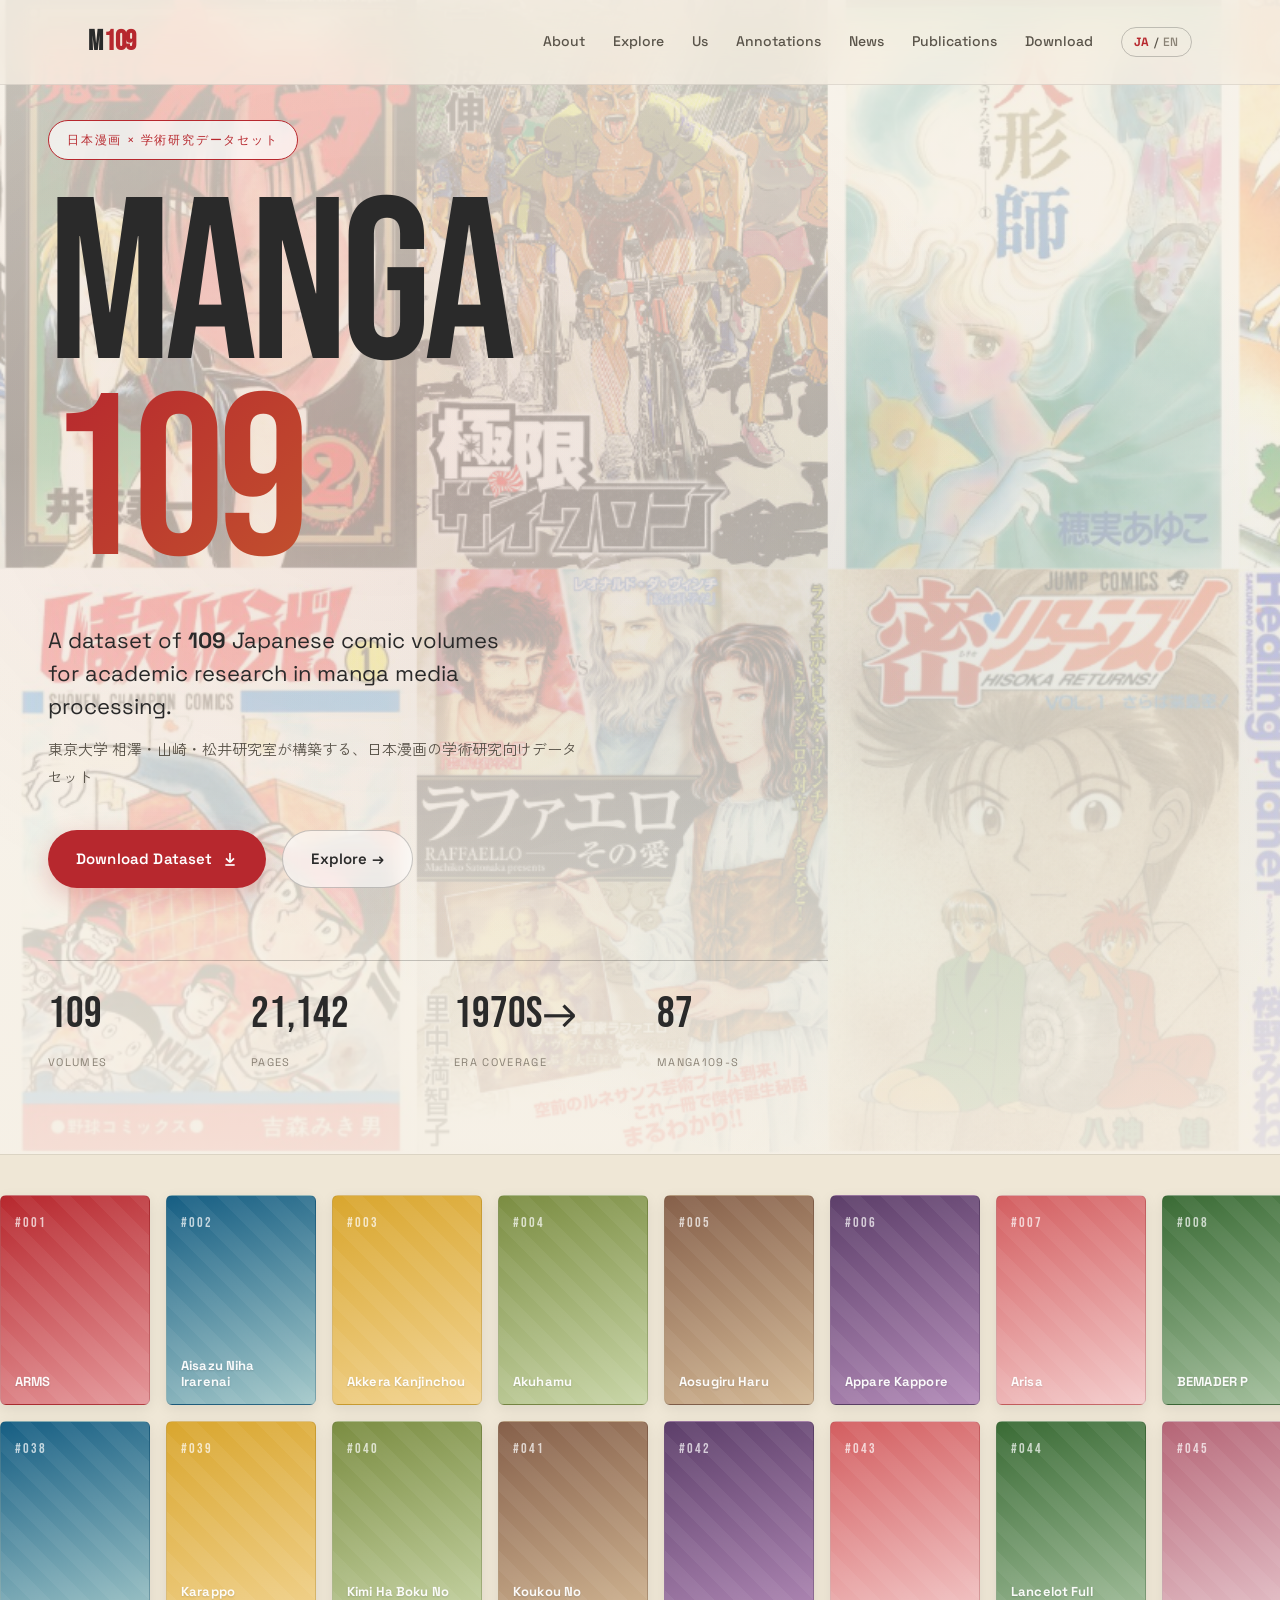
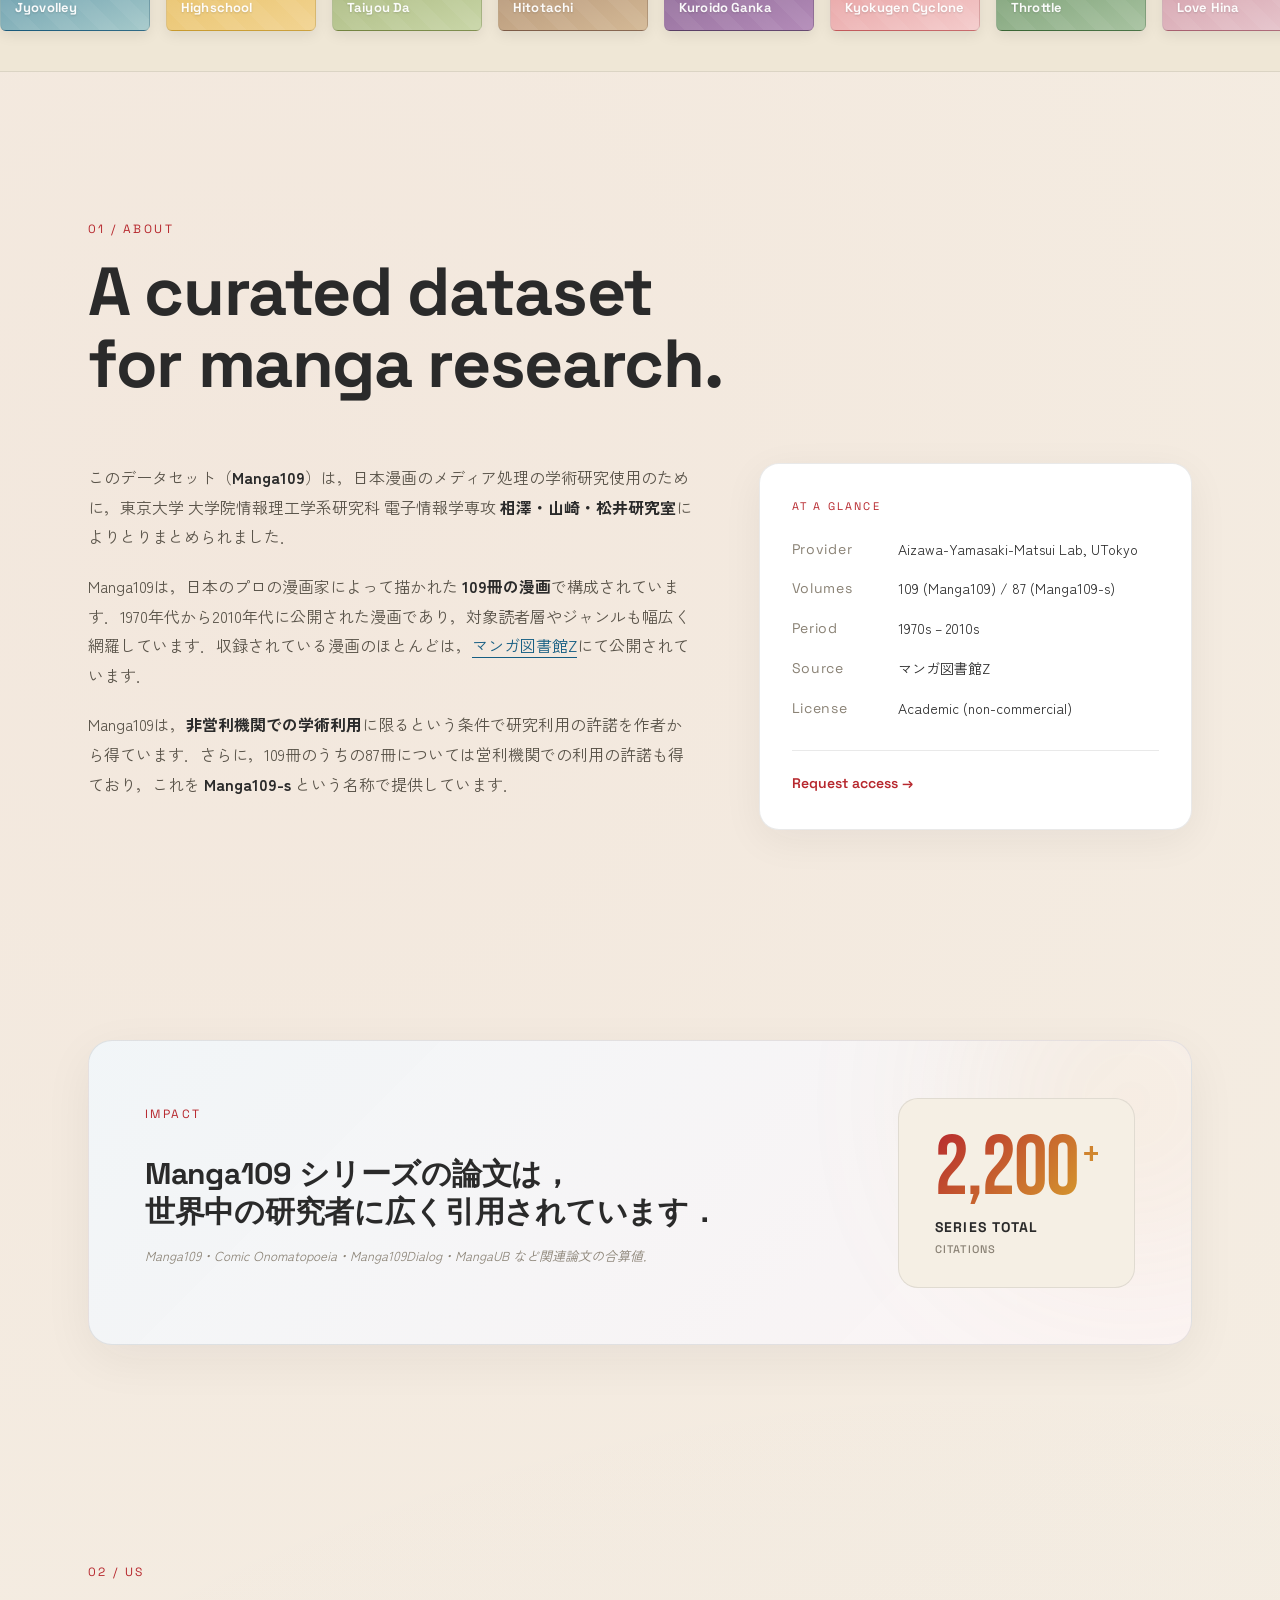
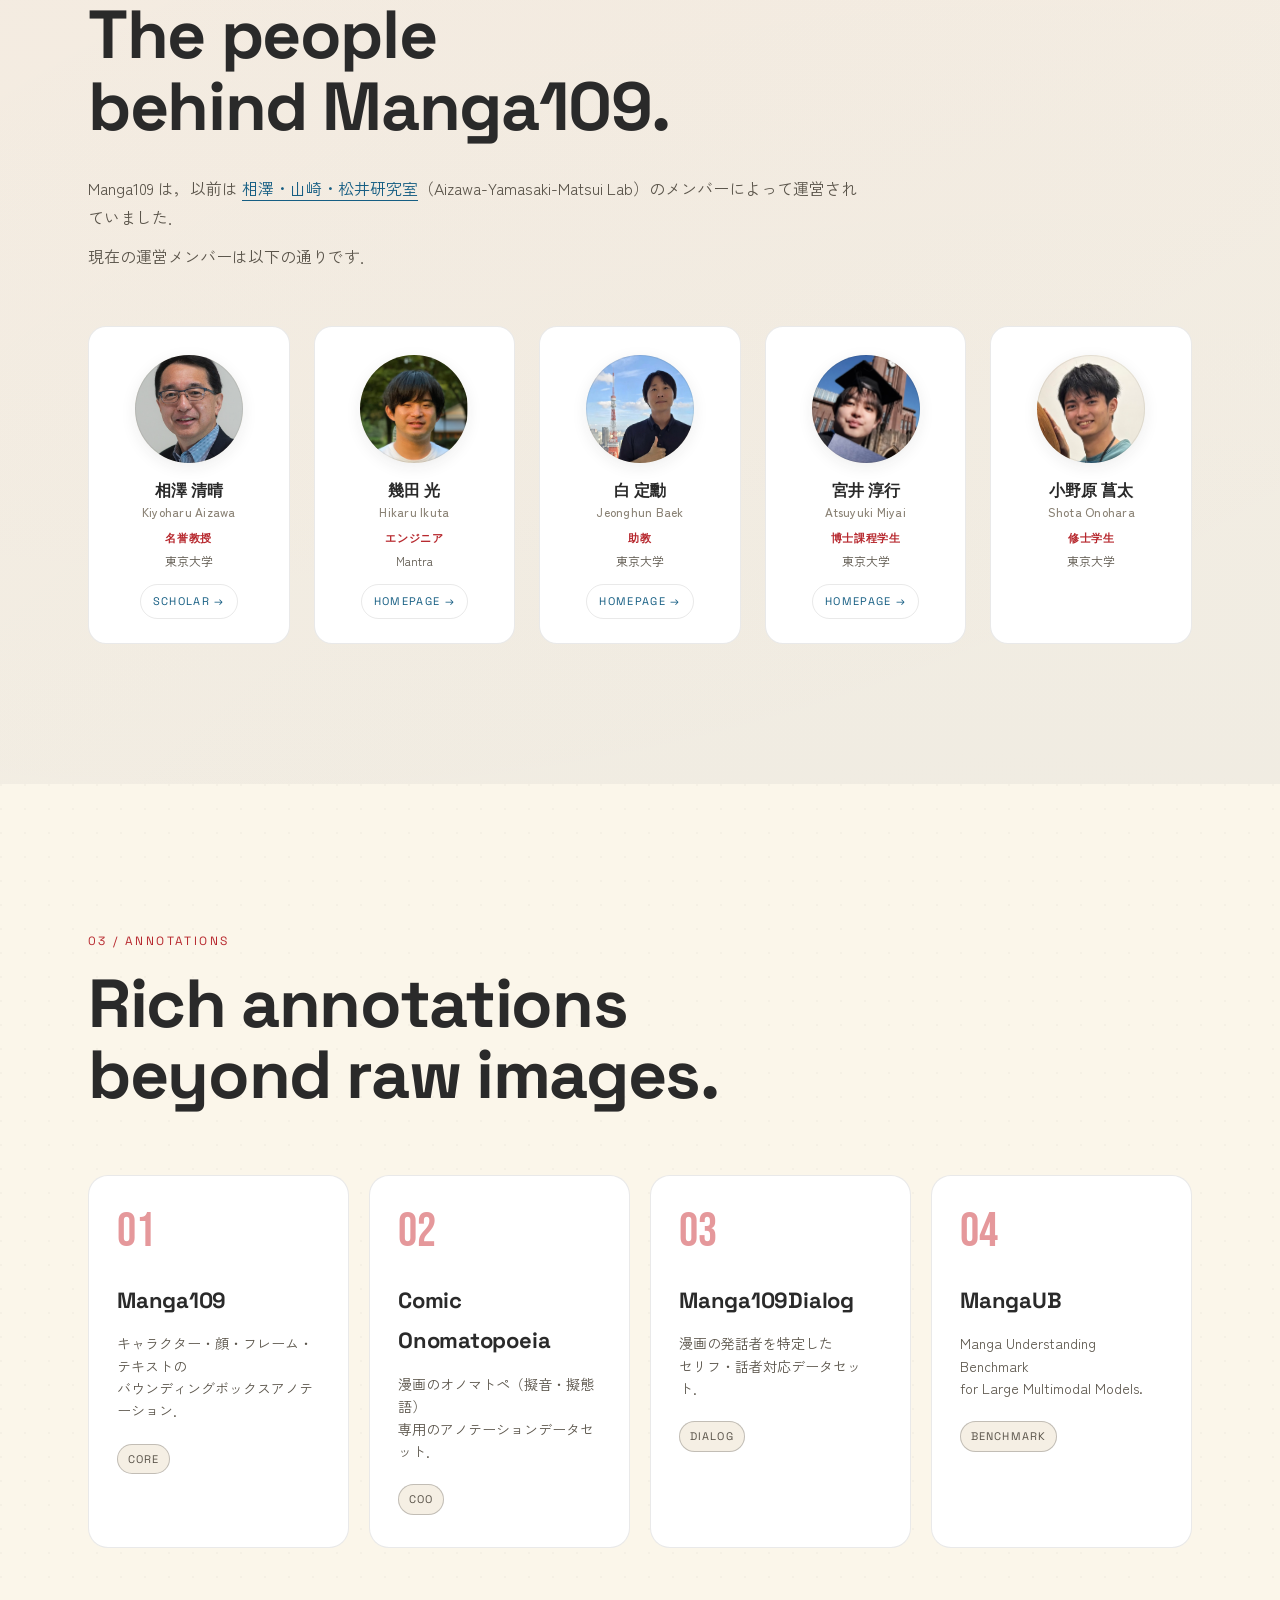
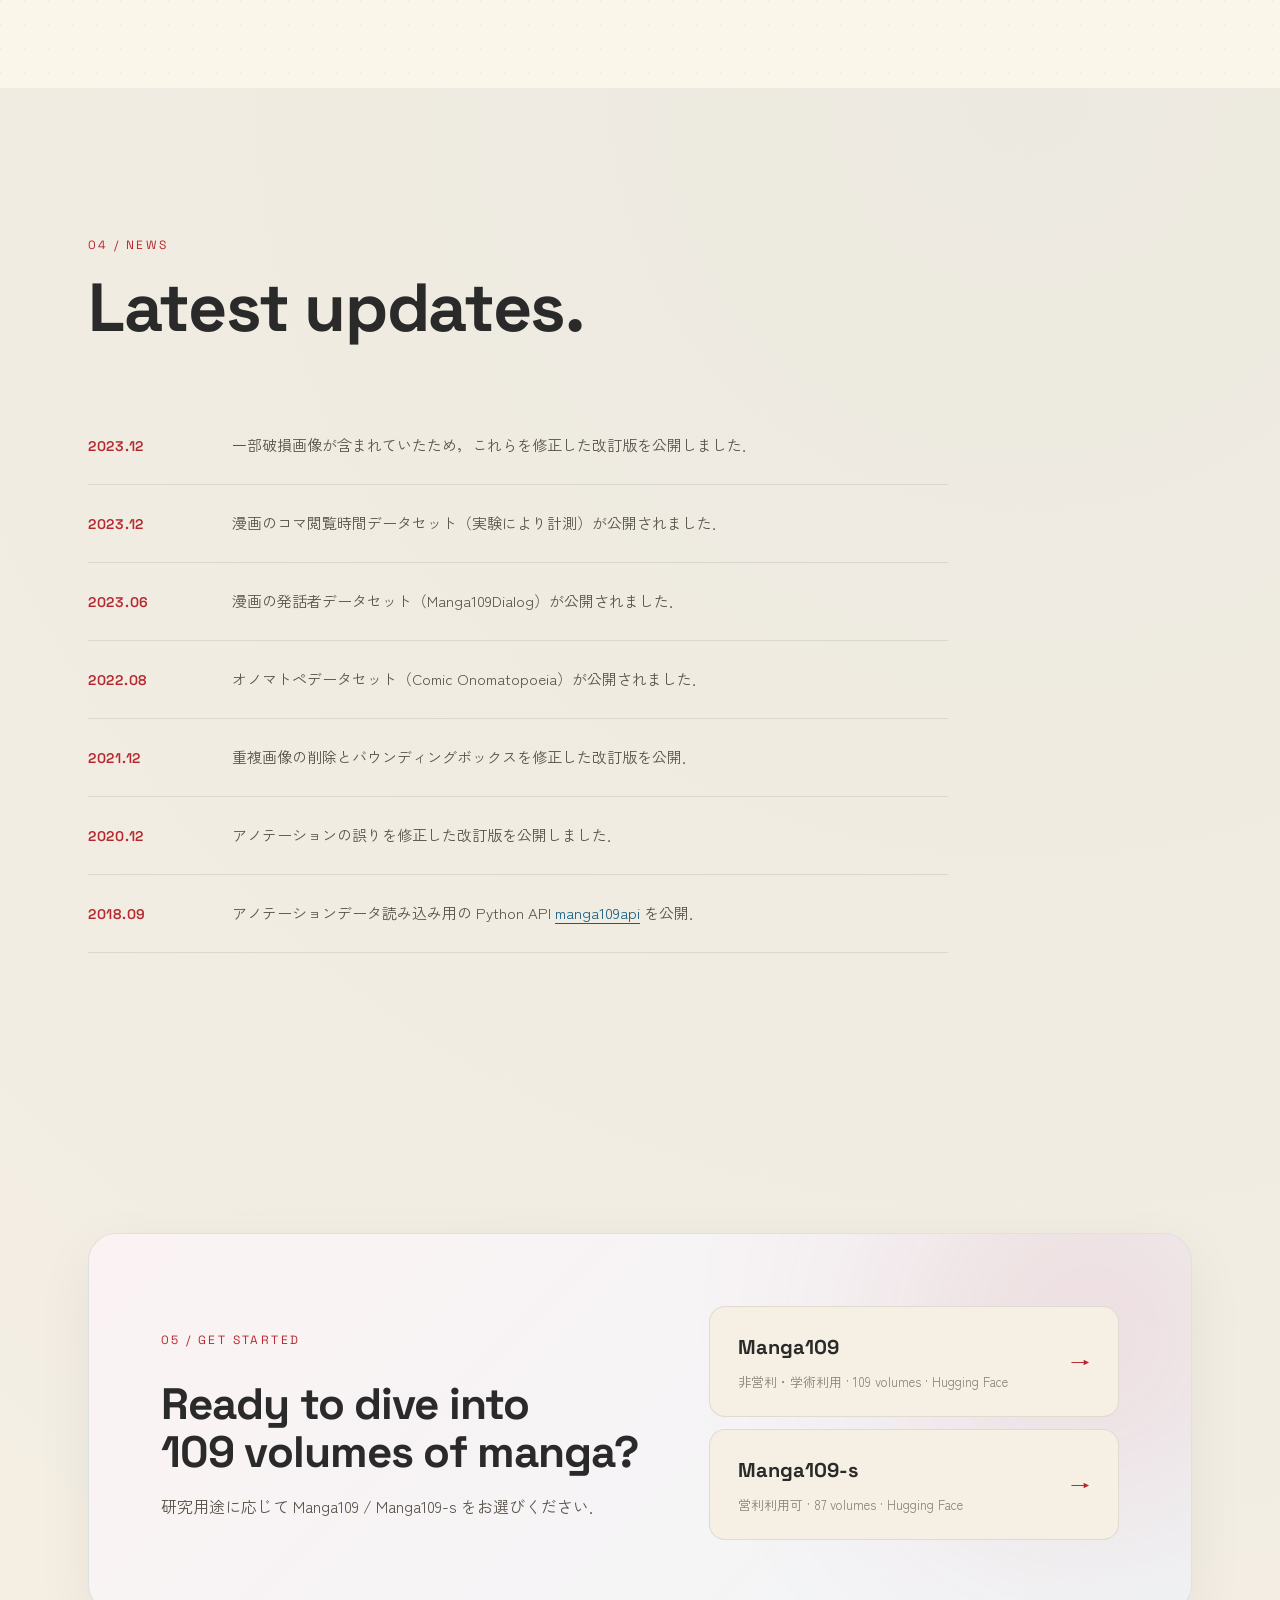
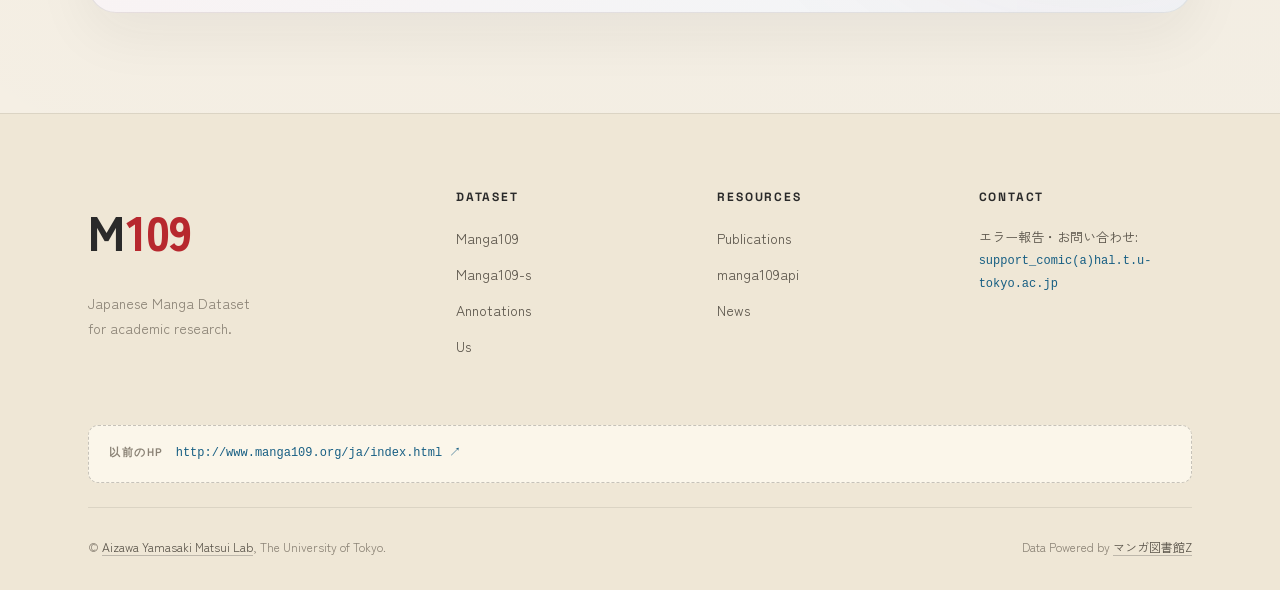
==== commit 914d41b7: "update" ====
--- a/index.html
+++ b/index.html
@@ -19,9 +19,11 @@
     </a>
     <ul class="nav-menu">
       <li><a href="#about">About</a></li>
+      <li><a href="explore.html">Explore</a></li>
       <li><a href="#us">Us</a></li>
       <li><a href="#annotations">Annotations</a></li>
       <li><a href="#news">News</a></li>
+      <li><a href="publications.html">Publications</a></li>
       <li><a href="#download">Download</a></li>
       <li class="nav-lang"><a href="en.html"><span class="lang-active">JA</span> / <span class="lang-inactive">EN</span></a></li>
     </ul>
@@ -57,7 +59,7 @@
         <span>Download Dataset</span>
         <svg width="16" height="16" viewBox="0 0 24 24" fill="none" stroke="currentColor" stroke-width="2.5"><path d="M12 3v14m0 0l-6-6m6 6l6-6"/><path d="M5 21h14"/></svg>
       </a>
-      <a href="#explore" class="btn btn-ghost">Explore →</a>
+      <a href="explore.html" class="btn btn-ghost">Explore →</a>
     </div>
     <div class="hero-stats">
       <div class="stat">
@@ -310,9 +312,9 @@
       <div class="footer-col">
         <h4>Resources</h4>
         <ul>
-          <li><a href="#">Publications</a></li>
+          <li><a href="publications.html">Publications</a></li>
           <li><a href="https://github.com/manga109/manga109api" target="_blank" rel="noopener">manga109api</a></li>
-          <li><a href="#">Others</a></li>
+          <li><a href="#news">News</a></li>
         </ul>
       </div>
       <div class="footer-col">
@@ -323,6 +325,10 @@
         </p>
       </div>
     </div>
+    <div class="footer-legacy">
+      <span class="legacy-label">以前のHP</span>
+      <a href="http://www.manga109.org/ja/index.html" target="_blank" rel="noopener">http://www.manga109.org/ja/index.html ↗</a>
+    </div>
     <div class="footer-bottom">
       <p>© <a href="https://www.hal.t.u-tokyo.ac.jp/lab/" target="_blank" rel="noopener">Aizawa Yamasaki Matsui Lab</a>, The University of Tokyo.</p>
       <p class="footer-credits">Data Powered by <a href="http://www.mangaz.com/" target="_blank" rel="noopener">マンガ図書館Z</a></p>
--- a/style.css
+++ b/style.css
@@ -840,6 +840,282 @@
   .news-list li { grid-template-columns: 1fr; gap: 6px; }
 }
 
+/* Explore page */
+.section-explore { padding-top: 48px; }
+.explore-controls {
+  display: flex;
+  flex-wrap: wrap;
+  align-items: center;
+  gap: 16px;
+  margin-bottom: 28px;
+  padding: 20px;
+  background: var(--bg-card);
+  border: 1px solid var(--border);
+  border-radius: 16px;
+}
+.explore-search {
+  display: flex;
+  align-items: center;
+  gap: 10px;
+  flex: 1;
+  min-width: 240px;
+  padding: 10px 16px;
+  background: var(--bg);
+  border: 1px solid var(--border);
+  border-radius: 999px;
+  color: var(--fg-muted);
+  transition: border-color 0.2s;
+}
+.explore-search:focus-within { border-color: var(--accent); color: var(--accent); }
+.explore-search input {
+  border: none;
+  background: transparent;
+  outline: none;
+  flex: 1;
+  font: inherit;
+  color: var(--fg);
+}
+.explore-filter-group {
+  display: flex;
+  flex-wrap: wrap;
+  gap: 10px;
+  align-items: center;
+}
+.explore-filter-group select {
+  font: inherit;
+  padding: 8px 14px;
+  border: 1px solid var(--border);
+  border-radius: 999px;
+  background: var(--bg);
+  color: var(--fg);
+  cursor: pointer;
+  transition: border-color 0.2s;
+}
+.explore-filter-group select:hover,
+.explore-filter-group select:focus { border-color: var(--accent); outline: none; }
+.chk {
+  display: inline-flex;
+  align-items: center;
+  gap: 8px;
+  font-size: 13px;
+  color: var(--fg-dim);
+  cursor: pointer;
+  padding: 8px 14px;
+  border: 1px solid var(--border);
+  border-radius: 999px;
+  transition: all 0.2s;
+}
+.chk:hover { border-color: var(--accent-soft); }
+.chk input { accent-color: var(--accent); }
+.explore-count {
+  margin-left: auto;
+  font-family: var(--font-display);
+  font-size: 18px;
+  color: var(--fg-muted);
+  letter-spacing: 0.04em;
+}
+
+.explore-table-wrap {
+  overflow-x: auto;
+  background: var(--bg-card);
+  border: 1px solid var(--border);
+  border-radius: 16px;
+}
+.explore-table {
+  width: 100%;
+  border-collapse: collapse;
+  font-size: 13px;
+  min-width: 900px;
+}
+.explore-table thead th {
+  position: sticky;
+  top: 0;
+  background: var(--bg-soft);
+  padding: 14px 12px;
+  text-align: left;
+  font-family: var(--font-en);
+  font-size: 11px;
+  font-weight: 700;
+  letter-spacing: 0.08em;
+  text-transform: uppercase;
+  color: var(--fg-dim);
+  border-bottom: 1px solid var(--border);
+  white-space: nowrap;
+  user-select: none;
+}
+.explore-table th.sortable { cursor: pointer; transition: color 0.2s; }
+.explore-table th.sortable:hover { color: var(--accent); }
+.explore-table th.sortable::after {
+  content: ' ↕';
+  opacity: 0.3;
+  font-size: 10px;
+}
+.explore-table th.sort-asc::after { content: ' ↑'; opacity: 1; color: var(--accent); }
+.explore-table th.sort-desc::after { content: ' ↓'; opacity: 1; color: var(--accent); }
+.explore-table tbody tr {
+  transition: background 0.15s;
+  border-bottom: 1px solid var(--border);
+}
+.explore-table tbody tr:last-child { border-bottom: none; }
+.explore-table tbody tr:hover { background: var(--bg-soft); }
+.explore-table td {
+  padding: 12px;
+  vertical-align: middle;
+  color: var(--fg);
+}
+.explore-table .num-col {
+  text-align: right;
+  font-family: var(--font-display);
+  color: var(--fg-muted);
+  font-size: 14px;
+  letter-spacing: 0.04em;
+  white-space: nowrap;
+}
+.explore-table .title-col { font-weight: 600; min-width: 200px; }
+.explore-table .title-col a {
+  color: var(--fg);
+  border-bottom: 1px dotted var(--border-hover);
+  transition: color 0.2s, border-color 0.2s;
+}
+.explore-table .title-col a:hover {
+  color: var(--accent);
+  border-bottom-color: var(--accent);
+  opacity: 1;
+}
+.explore-table .folder-col code {
+  font-family: "SF Mono", Menlo, monospace;
+  font-size: 11px;
+  color: var(--accent-3);
+  background: var(--bg-washi);
+  padding: 2px 6px;
+  border-radius: 4px;
+  white-space: nowrap;
+}
+.pill {
+  display: inline-block;
+  font-size: 11px;
+  padding: 3px 10px;
+  border-radius: 999px;
+  white-space: nowrap;
+  border: 1px solid transparent;
+}
+.pill-era { background: rgba(22, 94, 131, 0.1); color: var(--accent-3); }
+.pill-aud { background: rgba(183, 40, 46, 0.08); color: var(--accent); }
+.pill-gen { background: rgba(123, 141, 66, 0.12); color: var(--accent-4); }
+.badge-s {
+  display: inline-block;
+  width: 22px; height: 22px;
+  line-height: 22px;
+  text-align: center;
+  background: var(--accent);
+  color: #fff;
+  border-radius: 50%;
+  font-size: 12px;
+  font-weight: 700;
+}
+.badge-no { color: var(--fg-muted); }
+.empty-state {
+  padding: 40px;
+  text-align: center;
+  color: var(--fg-muted);
+  font-size: 14px;
+}
+
+/* Subpage hero (e.g., Publications page) */
+.subpage-hero {
+  padding: 140px var(--pad) 60px;
+  border-bottom: 1px solid var(--border);
+  background:
+    radial-gradient(ellipse at 20% 30%, rgba(183, 40, 46, 0.05), transparent 50%),
+    radial-gradient(ellipse at 80% 70%, rgba(22, 94, 131, 0.05), transparent 50%),
+    var(--bg);
+}
+.subpage-hero .container { padding: 0; }
+.subpage-title {
+  font-family: var(--font-en);
+  font-size: clamp(42px, 6vw, 72px);
+  font-weight: 700;
+  line-height: 1.05;
+  letter-spacing: -0.02em;
+  color: var(--fg);
+  margin: 14px 0 18px;
+}
+.nav-menu .nav-active {
+  color: var(--accent);
+  position: relative;
+}
+.nav-menu .nav-active::after {
+  content: '';
+  position: absolute;
+  left: 0; right: 0;
+  bottom: -6px;
+  height: 2px;
+  background: var(--accent);
+  border-radius: 2px;
+}
+
+/* Publications */
+.section-pubs {
+  background: var(--bg);
+  position: relative;
+}
+.pub-intro {
+  max-width: 780px;
+  margin: 0 0 48px;
+  color: var(--fg-dim);
+  font-size: 15px;
+}
+.pub-list {
+  display: flex;
+  flex-direction: column;
+  gap: 0;
+}
+.pub-item {
+  display: grid;
+  grid-template-columns: 90px 1fr;
+  gap: 28px;
+  padding: 22px 0;
+  border-bottom: 1px solid var(--border);
+  transition: padding-left 0.25s;
+  align-items: start;
+}
+.pub-item:hover { padding-left: 10px; }
+.pub-item:last-child { border-bottom: none; }
+.pub-year {
+  font-family: var(--font-display);
+  font-size: 22px;
+  letter-spacing: 0.04em;
+  color: var(--accent);
+  line-height: 1;
+  padding-top: 4px;
+}
+.pub-title {
+  font-family: var(--font-en);
+  font-size: 16px;
+  font-weight: 700;
+  line-height: 1.4;
+  color: var(--fg);
+  margin-bottom: 6px;
+  letter-spacing: -0.005em;
+}
+.pub-authors {
+  font-size: 13px;
+  color: var(--fg-dim);
+  line-height: 1.6;
+  margin-bottom: 4px;
+}
+.pub-venue {
+  font-size: 12px;
+  color: var(--fg-muted);
+  font-style: italic;
+  line-height: 1.6;
+}
+
+@media (max-width: 600px) {
+  .pub-item { grid-template-columns: 1fr; gap: 6px; }
+  .pub-year { padding-top: 0; }
+}
+
 /* CTA */
 .section-cta {
   padding-bottom: clamp(60px, 10vw, 100px);
@@ -971,6 +1247,35 @@
   color: var(--accent-3);
   font-size: 12px;
 }
+.footer-legacy {
+  display: flex;
+  align-items: baseline;
+  gap: 12px;
+  padding: 16px 20px;
+  margin-bottom: 24px;
+  background: var(--bg-washi);
+  border: 1px dashed var(--border-hover);
+  border-radius: 10px;
+  font-size: 13px;
+  flex-wrap: wrap;
+}
+.legacy-label {
+  font-family: var(--font-en);
+  font-size: 11px;
+  letter-spacing: 0.14em;
+  text-transform: uppercase;
+  color: var(--fg-muted);
+  font-weight: 600;
+}
+.footer-legacy a {
+  color: var(--accent-3);
+  font-family: "SF Mono", Menlo, monospace;
+  font-size: 12px;
+  border-bottom: 1px solid transparent;
+  transition: border-color 0.2s;
+}
+.footer-legacy a:hover { border-bottom-color: var(--accent-3); opacity: 1; }
+
 .footer-bottom {
   display: flex;
   justify-content: space-between;
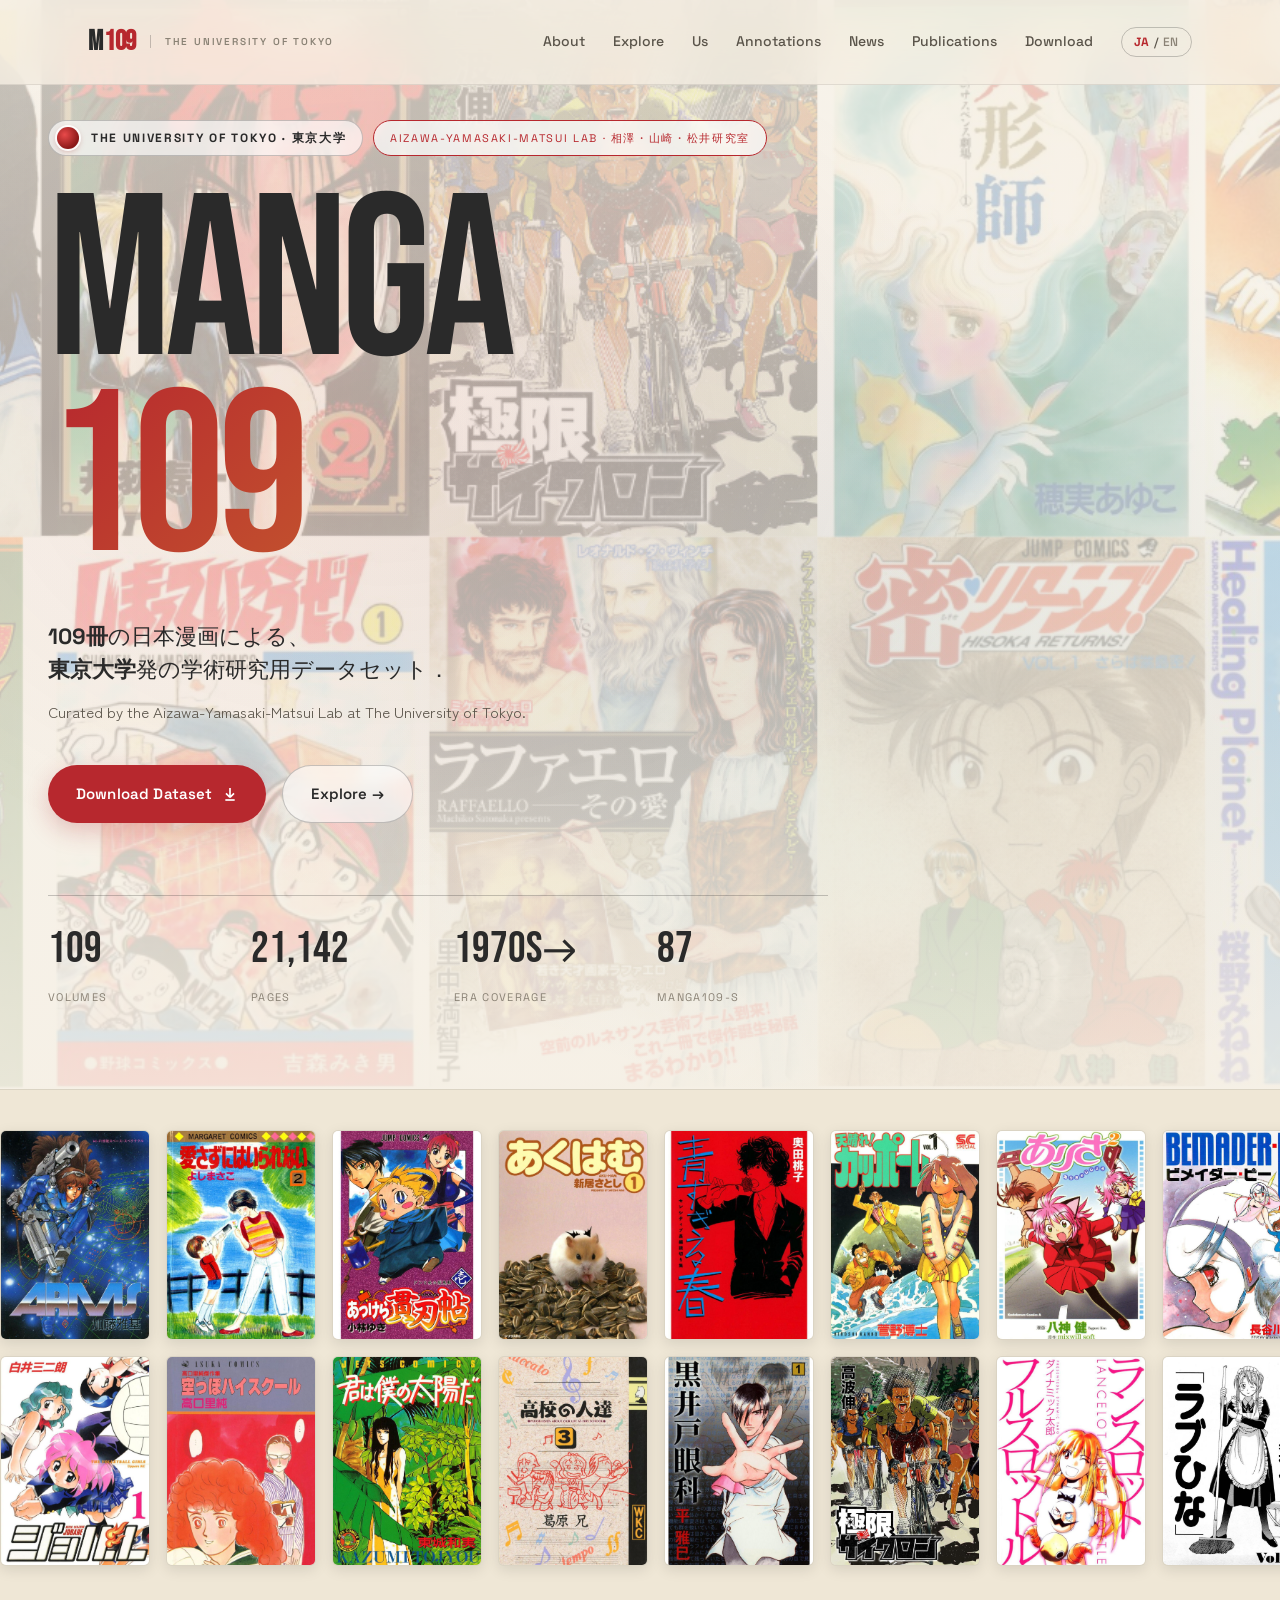
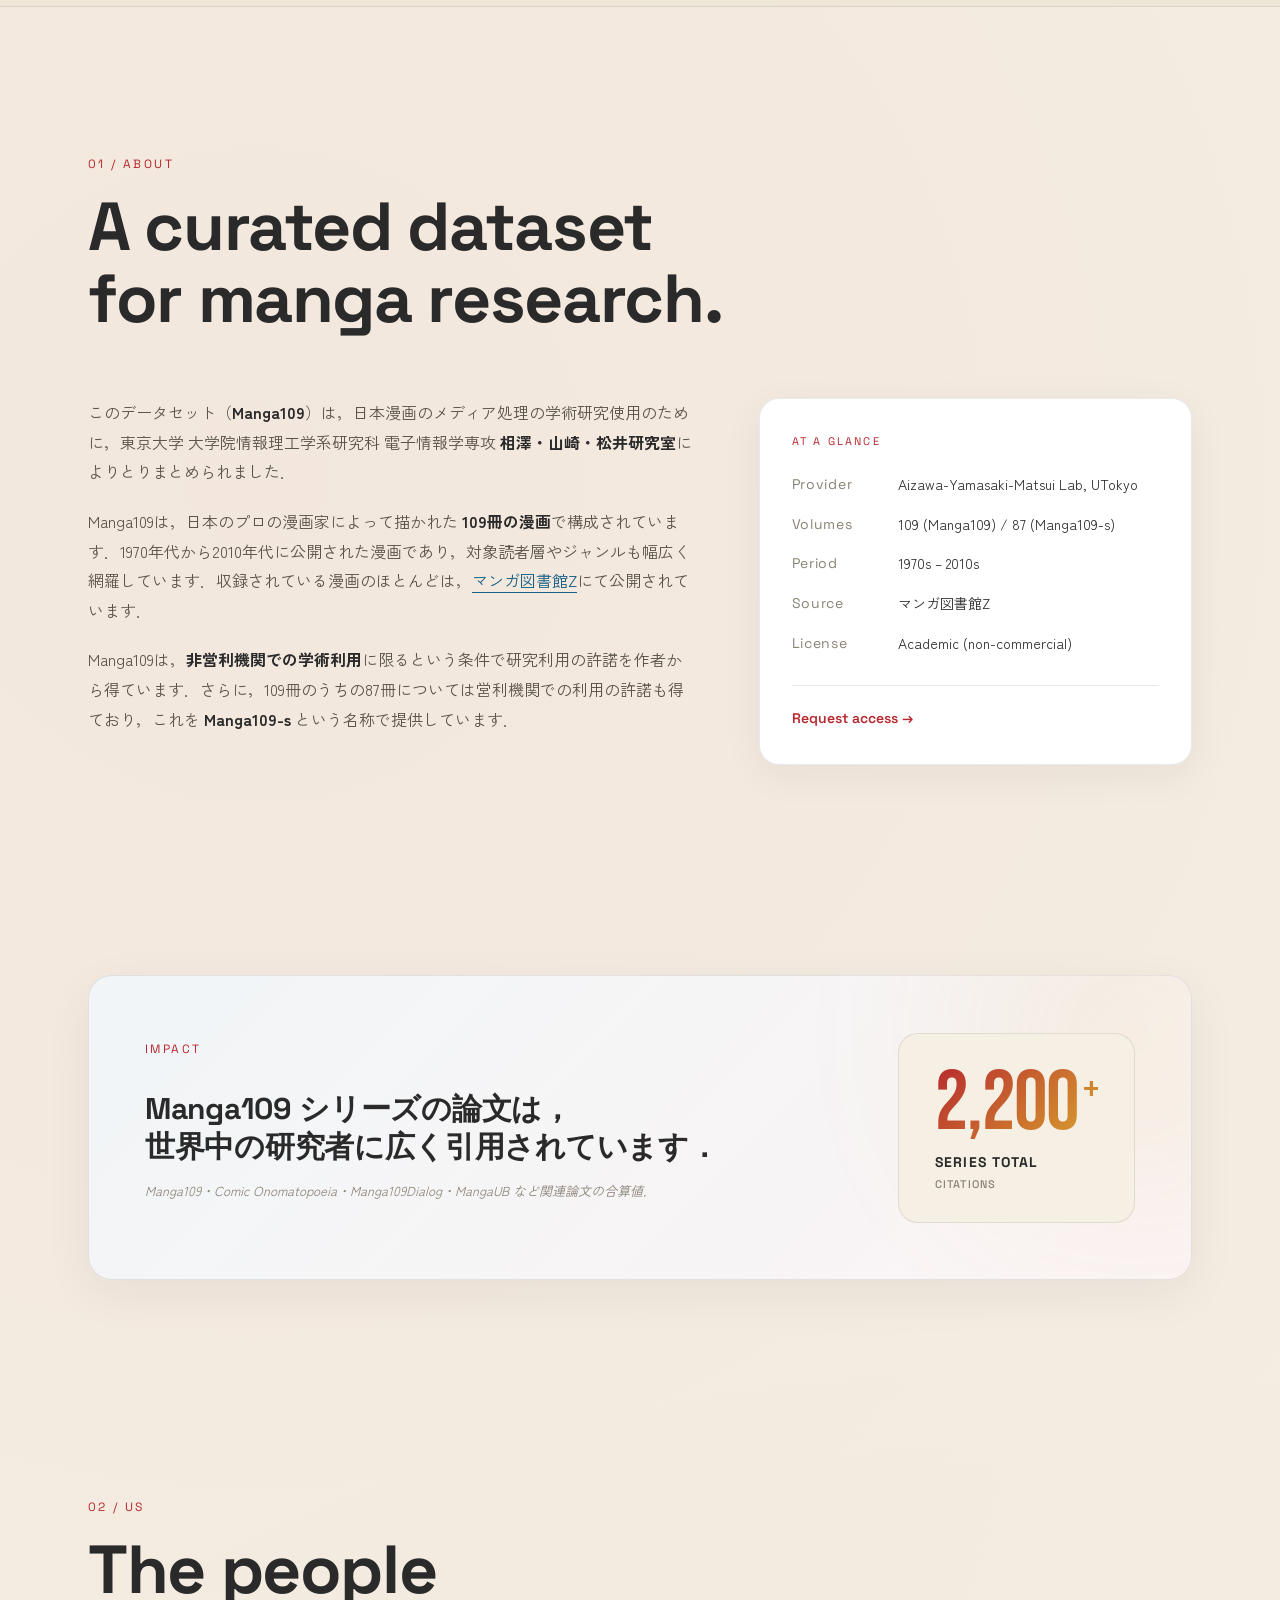
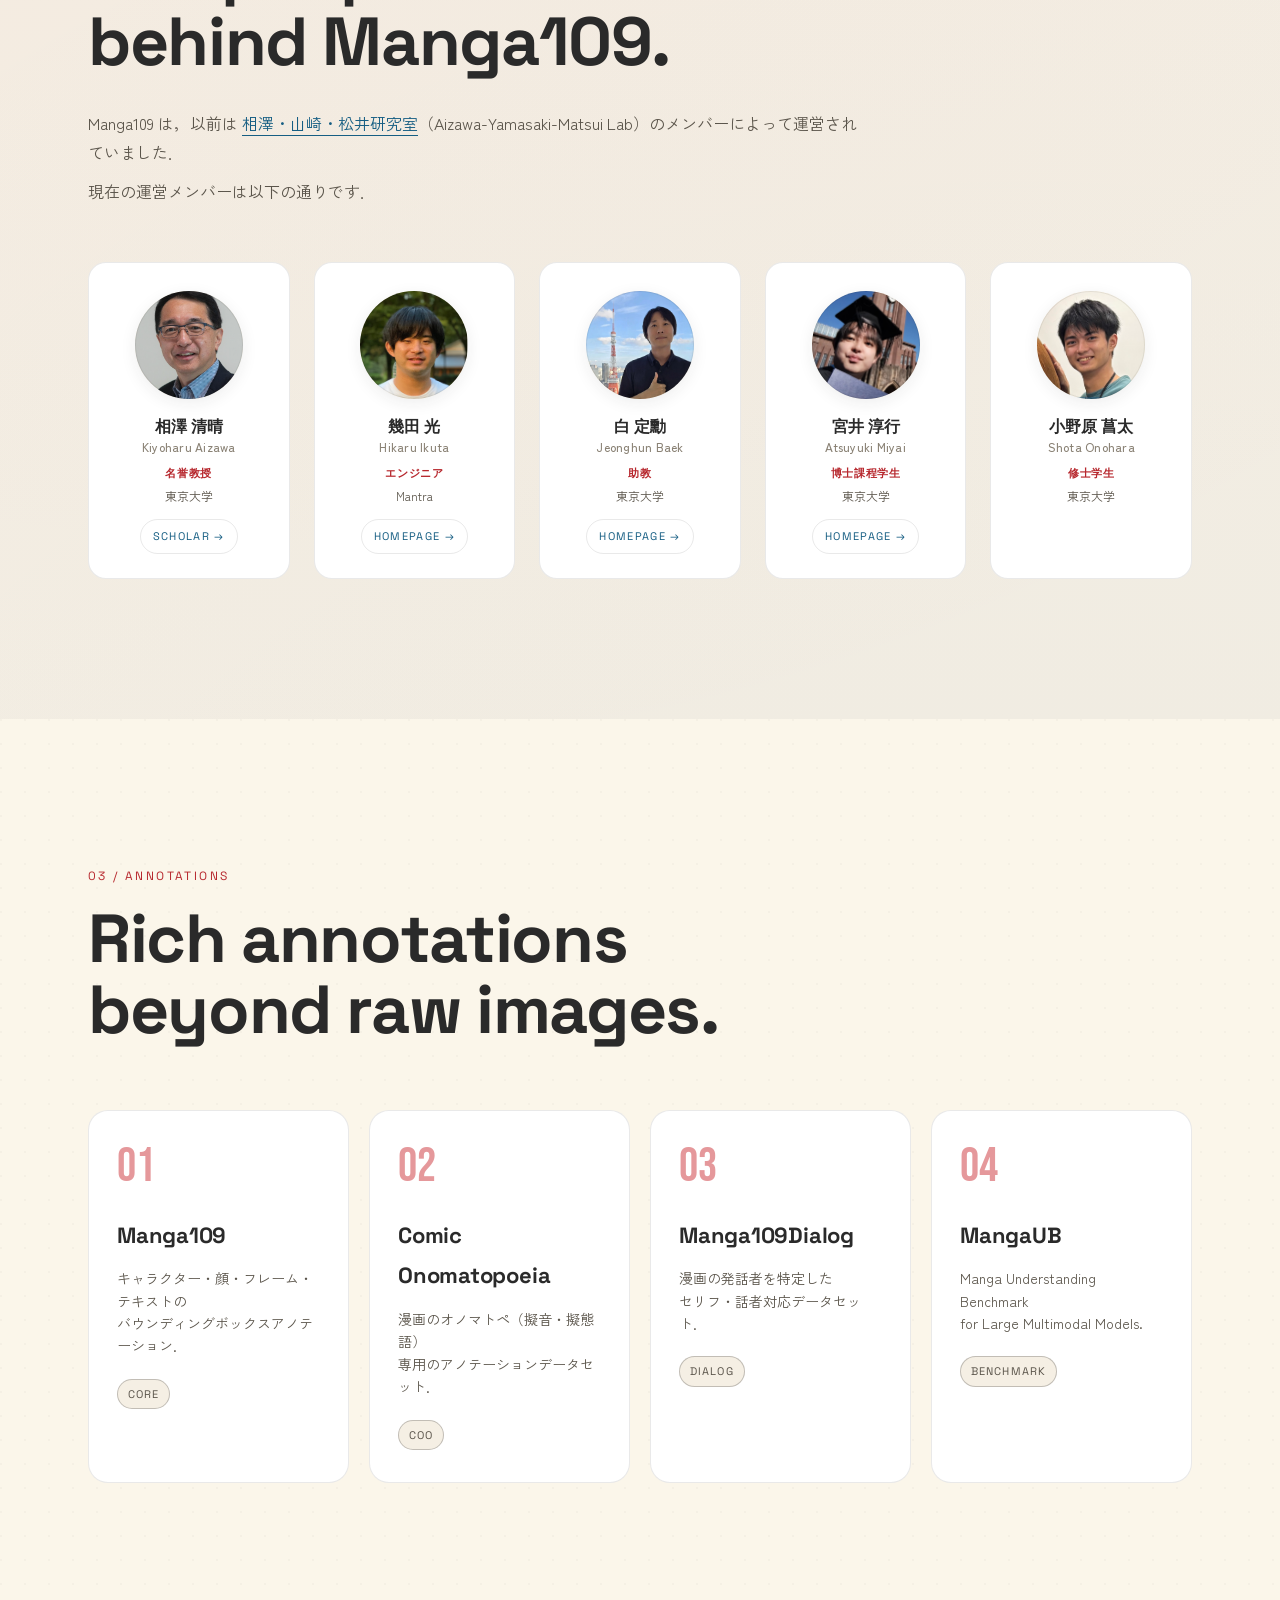
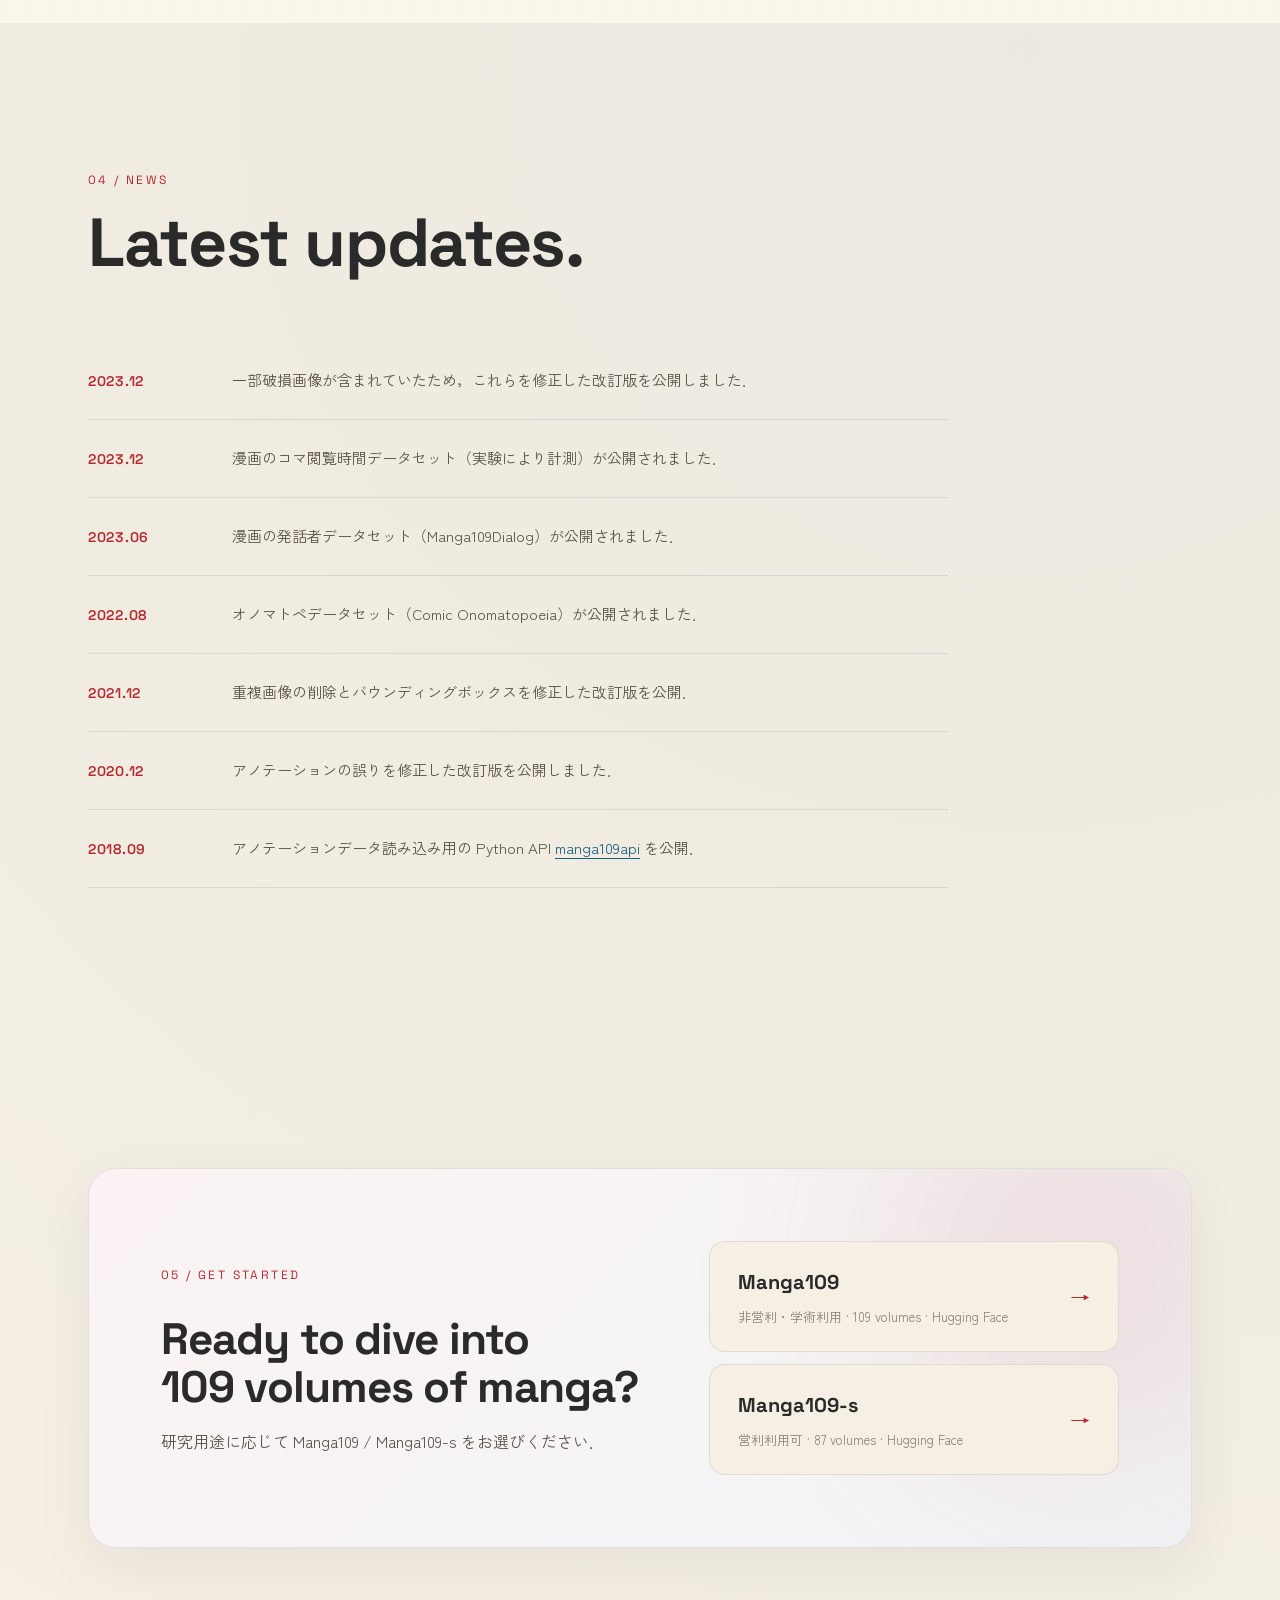
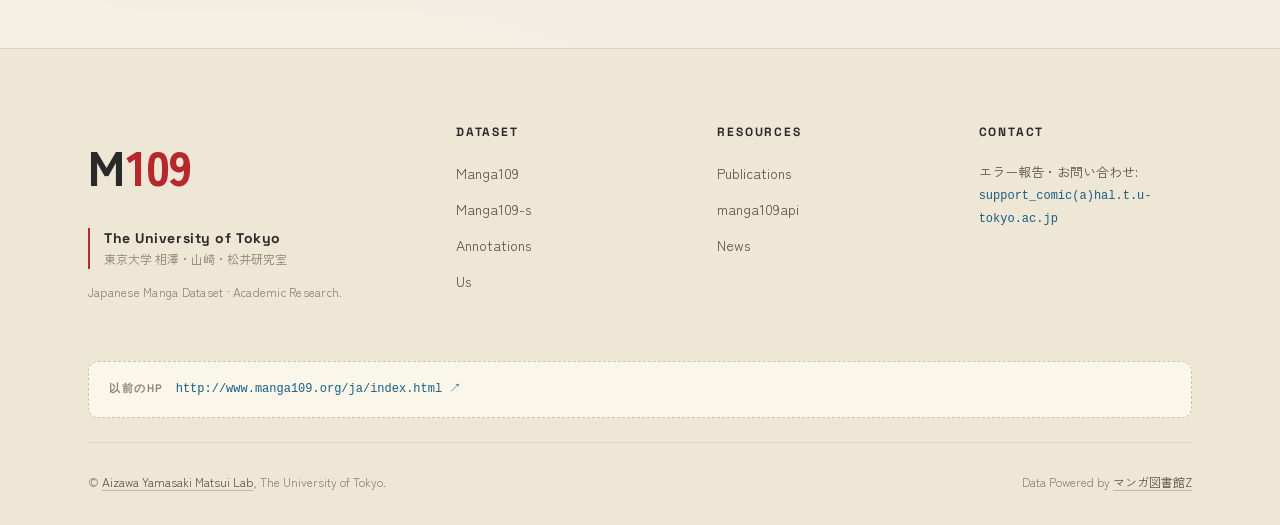
==== commit 65acad9f: "update" ====
--- a/index.html
+++ b/index.html
@@ -16,6 +16,7 @@
   <div class="nav-inner">
     <a href="#" class="nav-logo">
       <span class="logo-mark">M<span class="logo-accent">109</span></span>
+      <span class="logo-sub">The University of Tokyo</span>
     </a>
     <ul class="nav-menu">
       <li><a href="#about">About</a></li>
@@ -35,24 +36,25 @@
 
 <!-- Hero -->
 <header class="hero">
-  <div class="hero-bg">
-    <div class="hero-blob blob-1"></div>
-    <div class="hero-blob blob-2"></div>
-    <div class="hero-blob blob-3"></div>
-    <div class="hero-grid"></div>
-  </div>
+  <div class="hero-bg"></div>
   <div class="hero-content">
-    <div class="hero-badge">日本漫画 × 学術研究データセット</div>
+    <div class="hero-tags">
+      <div class="hero-utokyo">
+        <span class="hero-utokyo-mark"></span>
+        <span class="hero-utokyo-text">The University of Tokyo · 東京大学</span>
+      </div>
+      <div class="hero-badge">Aizawa-Yamasaki-Matsui Lab · 相澤・山崎・松井研究室</div>
+    </div>
     <h1 class="hero-title">
       <span class="hero-line">Manga</span>
       <span class="hero-line hero-number">109</span>
     </h1>
     <p class="hero-sub">
-      A dataset of <strong>109</strong> Japanese comic volumes<br>
-      for academic research in manga media processing.
+      <strong>109冊</strong>の日本漫画による、<br>
+      <strong>東京大学</strong>発の学術研究用データセット．
     </p>
     <p class="hero-sub-ja">
-      東京大学 相澤・山崎・松井研究室が構築する、日本漫画の学術研究向けデータセット
+      Curated by the Aizawa-Yamasaki-Matsui Lab at The University of Tokyo.
     </p>
     <div class="hero-actions">
       <a href="#download" class="btn btn-primary">
@@ -298,7 +300,11 @@
     <div class="footer-grid">
       <div class="footer-brand">
         <div class="logo-mark logo-mark-lg">M<span class="logo-accent">109</span></div>
-        <p>Japanese Manga Dataset<br>for academic research.</p>
+        <p class="footer-utokyo">
+          <strong>The University of Tokyo</strong><br>
+          <span>東京大学 相澤・山崎・松井研究室</span>
+        </p>
+        <p class="footer-tag">Japanese Manga Dataset · Academic Research.</p>
       </div>
       <div class="footer-col">
         <h4>Dataset</h4>
--- a/style.css
+++ b/style.css
@@ -75,7 +75,30 @@
   justify-content: space-between;
   gap: 32px;
 }
-.nav-logo { font-family: var(--font-display); font-size: 28px; letter-spacing: 0.02em; }
+.nav-logo {
+  font-family: var(--font-display);
+  font-size: 28px;
+  letter-spacing: 0.02em;
+  display: flex;
+  align-items: center;
+  gap: 14px;
+}
+.logo-sub {
+  display: inline-block;
+  font-family: var(--font-en);
+  font-size: 10px;
+  font-weight: 600;
+  letter-spacing: 0.18em;
+  text-transform: uppercase;
+  color: var(--fg-muted);
+  padding-left: 14px;
+  border-left: 1px solid var(--border-hover);
+  line-height: 1.3;
+  white-space: nowrap;
+}
+@media (max-width: 640px) {
+  .logo-sub { display: none; }
+}
 .logo-mark {
   display: inline-flex;
   align-items: baseline;
@@ -181,19 +204,56 @@
   margin: 0 auto;
   width: 100%;
 }
+.hero-tags {
+  display: flex;
+  flex-wrap: wrap;
+  align-items: center;
+  gap: 10px;
+  margin-bottom: 32px;
+}
+.hero-utokyo {
+  display: inline-flex;
+  align-items: center;
+  gap: 12px;
+  padding: 6px 16px 6px 8px;
+  background: rgba(255, 255, 255, 0.65);
+  backdrop-filter: blur(8px);
+  border-radius: 999px;
+  border: 1px solid var(--border-hover);
+  height: 36px;
+}
+.hero-utokyo-mark {
+  display: inline-block;
+  width: 22px; height: 22px;
+  border-radius: 50%;
+  background:
+    radial-gradient(circle at 35% 35%, #e84a4a, #8a1818 70%);
+  box-shadow: 0 0 0 2px rgba(255, 255, 255, 0.9), 0 2px 6px rgba(138, 24, 24, 0.35);
+  flex-shrink: 0;
+}
+.hero-utokyo-text {
+  font-family: var(--font-en);
+  font-size: 12px;
+  font-weight: 700;
+  letter-spacing: 0.14em;
+  color: var(--fg);
+  text-transform: uppercase;
+}
 .hero-badge {
-  display: inline-block;
-  font-family: var(--font-en);
-  font-size: 12px;
+  display: inline-flex;
+  align-items: center;
+  font-family: var(--font-en);
+  font-size: 11px;
   letter-spacing: 0.15em;
   text-transform: uppercase;
-  padding: 8px 18px;
+  padding: 0 16px;
   border: 1px solid var(--accent);
   border-radius: 999px;
   color: var(--accent);
-  margin-bottom: 32px;
   background: rgba(255, 255, 255, 0.7);
   backdrop-filter: blur(8px);
+  height: 36px;
+  white-space: nowrap;
 }
 .hero-title {
   font-family: var(--font-display);
@@ -348,39 +408,46 @@
   width: 150px; height: 210px;
   border-radius: 6px;
   flex-shrink: 0;
-  background: linear-gradient(160deg, var(--c1, #333), var(--c2, #111));
-  display: flex;
-  flex-direction: column;
-  justify-content: space-between;
-  padding: 14px;
+  background: var(--bg-soft);
   position: relative;
   overflow: hidden;
   border: 1px solid var(--border);
-  box-shadow: 0 4px 14px rgba(0, 0, 0, 0.08);
-  color: rgba(255, 255, 255, 0.95);
-}
-.gallery-tile::before {
-  content: '';
-  position: absolute; inset: 0;
-  background:
-    repeating-linear-gradient(45deg, transparent, transparent 14px, rgba(255,255,255,0.05) 14px, rgba(255,255,255,0.05) 28px);
-  pointer-events: none;
-}
+  box-shadow: 0 4px 14px rgba(0, 0, 0, 0.1);
+  transition: transform 0.3s;
+}
+.gallery-tile:hover { transform: translateY(-4px); }
+.gallery-tile img {
+  width: 100%;
+  height: 100%;
+  object-fit: cover;
+  display: block;
+}
+.gallery-tile-meta {
+  position: absolute;
+  inset: auto 0 0 0;
+  padding: 28px 10px 10px;
+  display: flex;
+  flex-direction: column;
+  gap: 2px;
+  color: #fff;
+  background: linear-gradient(180deg, transparent, rgba(0, 0, 0, 0.75));
+  opacity: 0;
+  transition: opacity 0.3s;
+}
+.gallery-tile:hover .gallery-tile-meta { opacity: 1; }
 .tile-num {
   font-family: var(--font-display);
-  font-size: 14px;
+  font-size: 12px;
   letter-spacing: 0.15em;
-  opacity: 0.75;
-  position: relative; z-index: 1;
+  opacity: 0.8;
 }
 .tile-title {
   font-family: var(--font-en);
   font-weight: 700;
-  font-size: 13px;
+  font-size: 12px;
   line-height: 1.25;
   letter-spacing: 0.01em;
-  position: relative; z-index: 1;
-  text-shadow: 0 1px 2px rgba(0, 0, 0, 0.15);
+  text-shadow: 0 1px 2px rgba(0, 0, 0, 0.4);
 }
 
 /* ============================================
@@ -971,6 +1038,21 @@
   letter-spacing: 0.04em;
   white-space: nowrap;
 }
+.explore-table .cover-col { width: 60px; }
+.explore-table .cover-cell {
+  width: 60px;
+  padding: 6px;
+}
+.explore-table .cover-cell img {
+  width: 48px;
+  height: 68px;
+  object-fit: cover;
+  border-radius: 4px;
+  box-shadow: 0 2px 6px rgba(0, 0, 0, 0.12);
+  display: block;
+  transition: transform 0.25s;
+}
+.explore-table tbody tr:hover .cover-cell img { transform: scale(1.06); }
 .explore-table .title-col { font-weight: 600; min-width: 200px; }
 .explore-table .title-col a {
   color: var(--fg);
@@ -1223,6 +1305,30 @@
   font-size: 14px;
   margin-top: 16px;
 }
+.footer-utokyo {
+  margin-top: 18px !important;
+  padding-left: 14px;
+  border-left: 2px solid var(--accent);
+  font-size: 13px !important;
+  line-height: 1.55;
+}
+.footer-utokyo strong {
+  font-family: var(--font-en);
+  font-weight: 700;
+  letter-spacing: 0.04em;
+  color: var(--fg);
+  font-size: 14px;
+}
+.footer-utokyo span {
+  color: var(--fg-muted);
+  font-size: 12px;
+}
+.footer-tag {
+  margin-top: 12px !important;
+  font-size: 12px !important;
+  color: var(--fg-muted);
+  letter-spacing: 0.02em;
+}
 .footer-col h4 {
   font-family: var(--font-en);
   font-size: 12px;
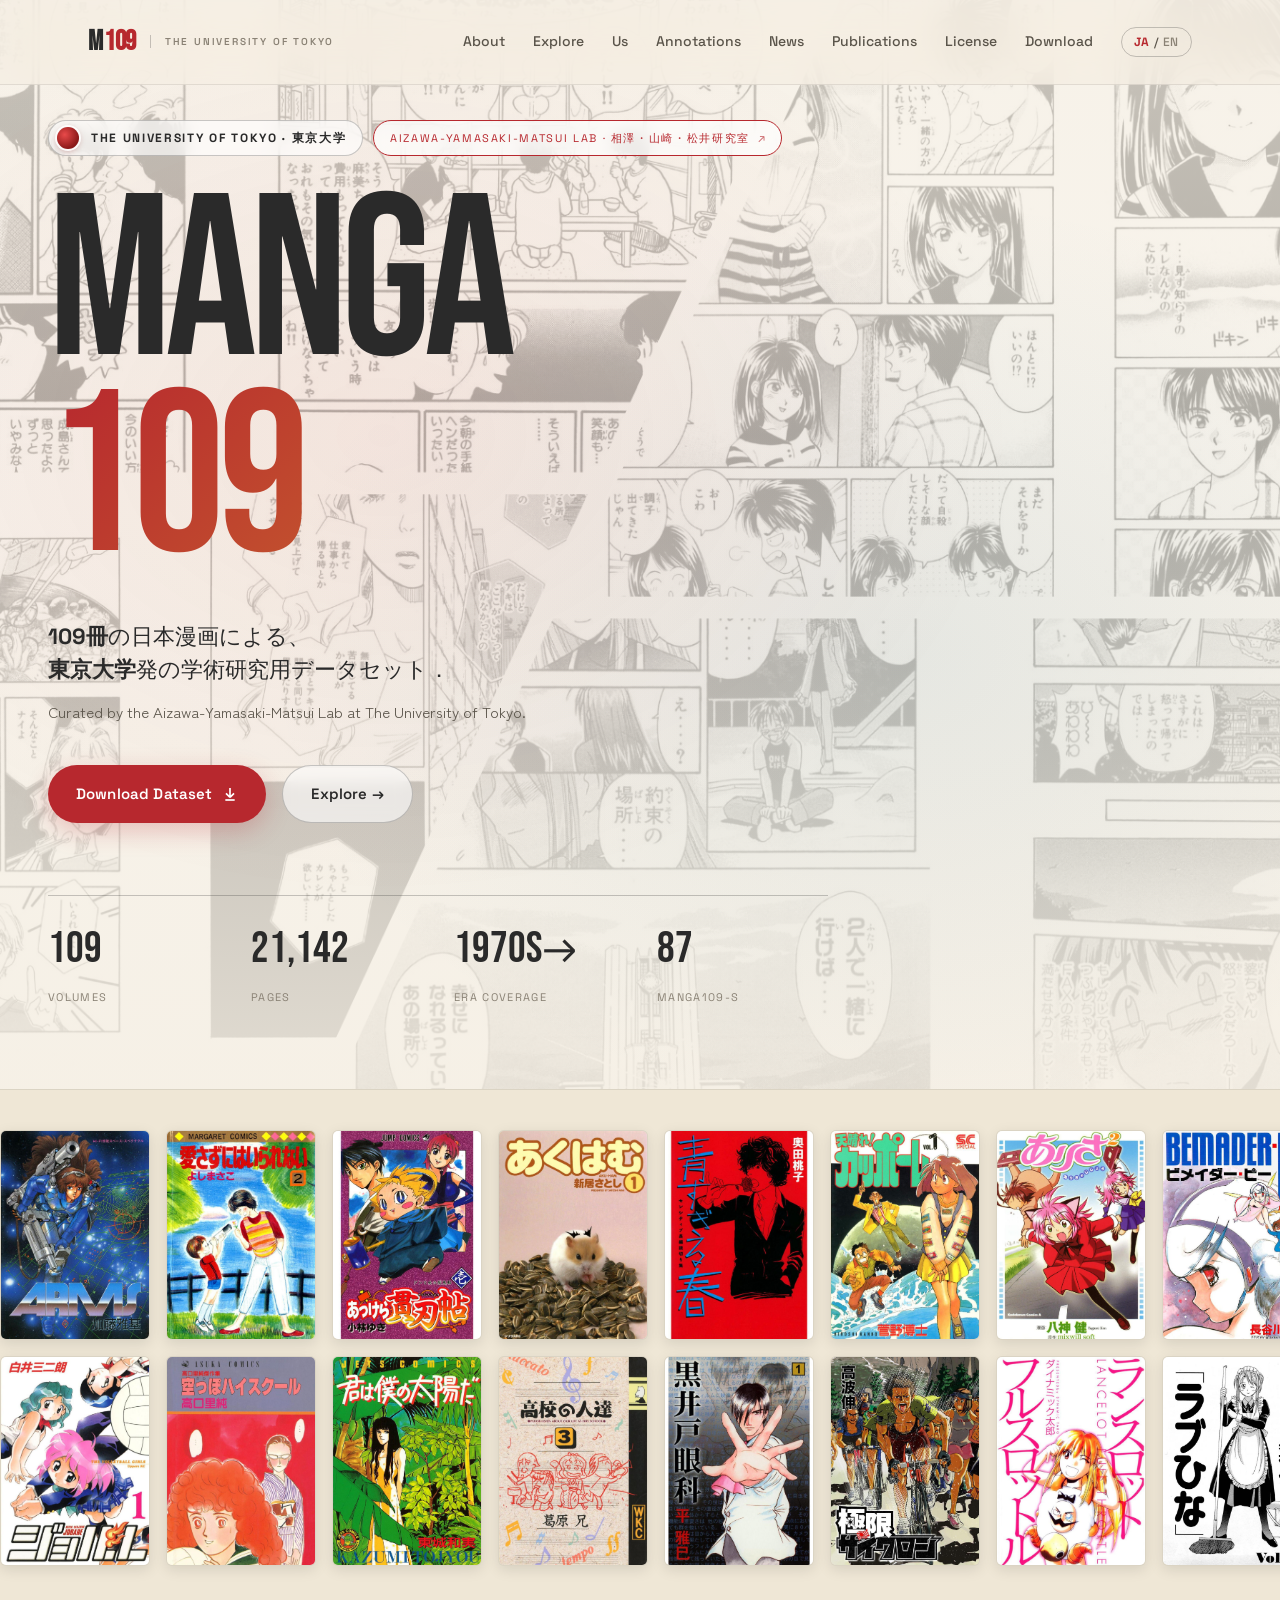
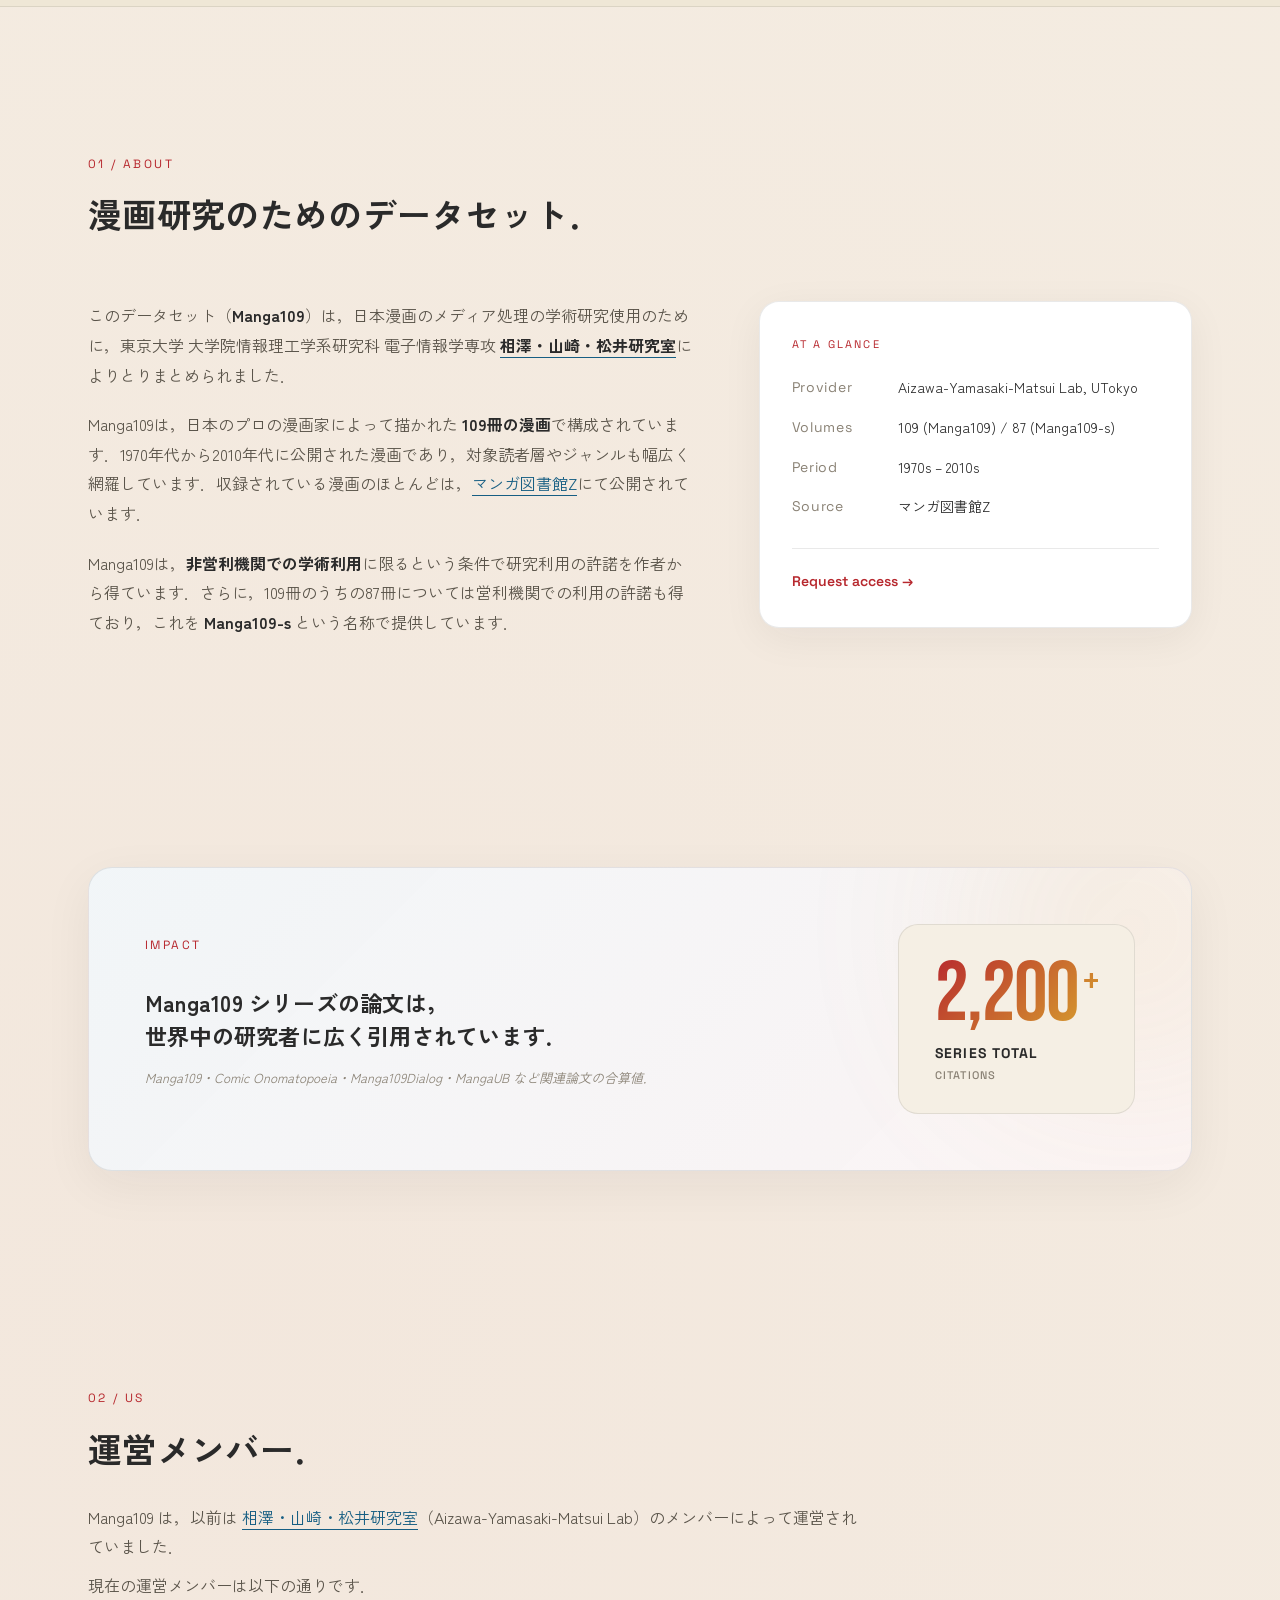
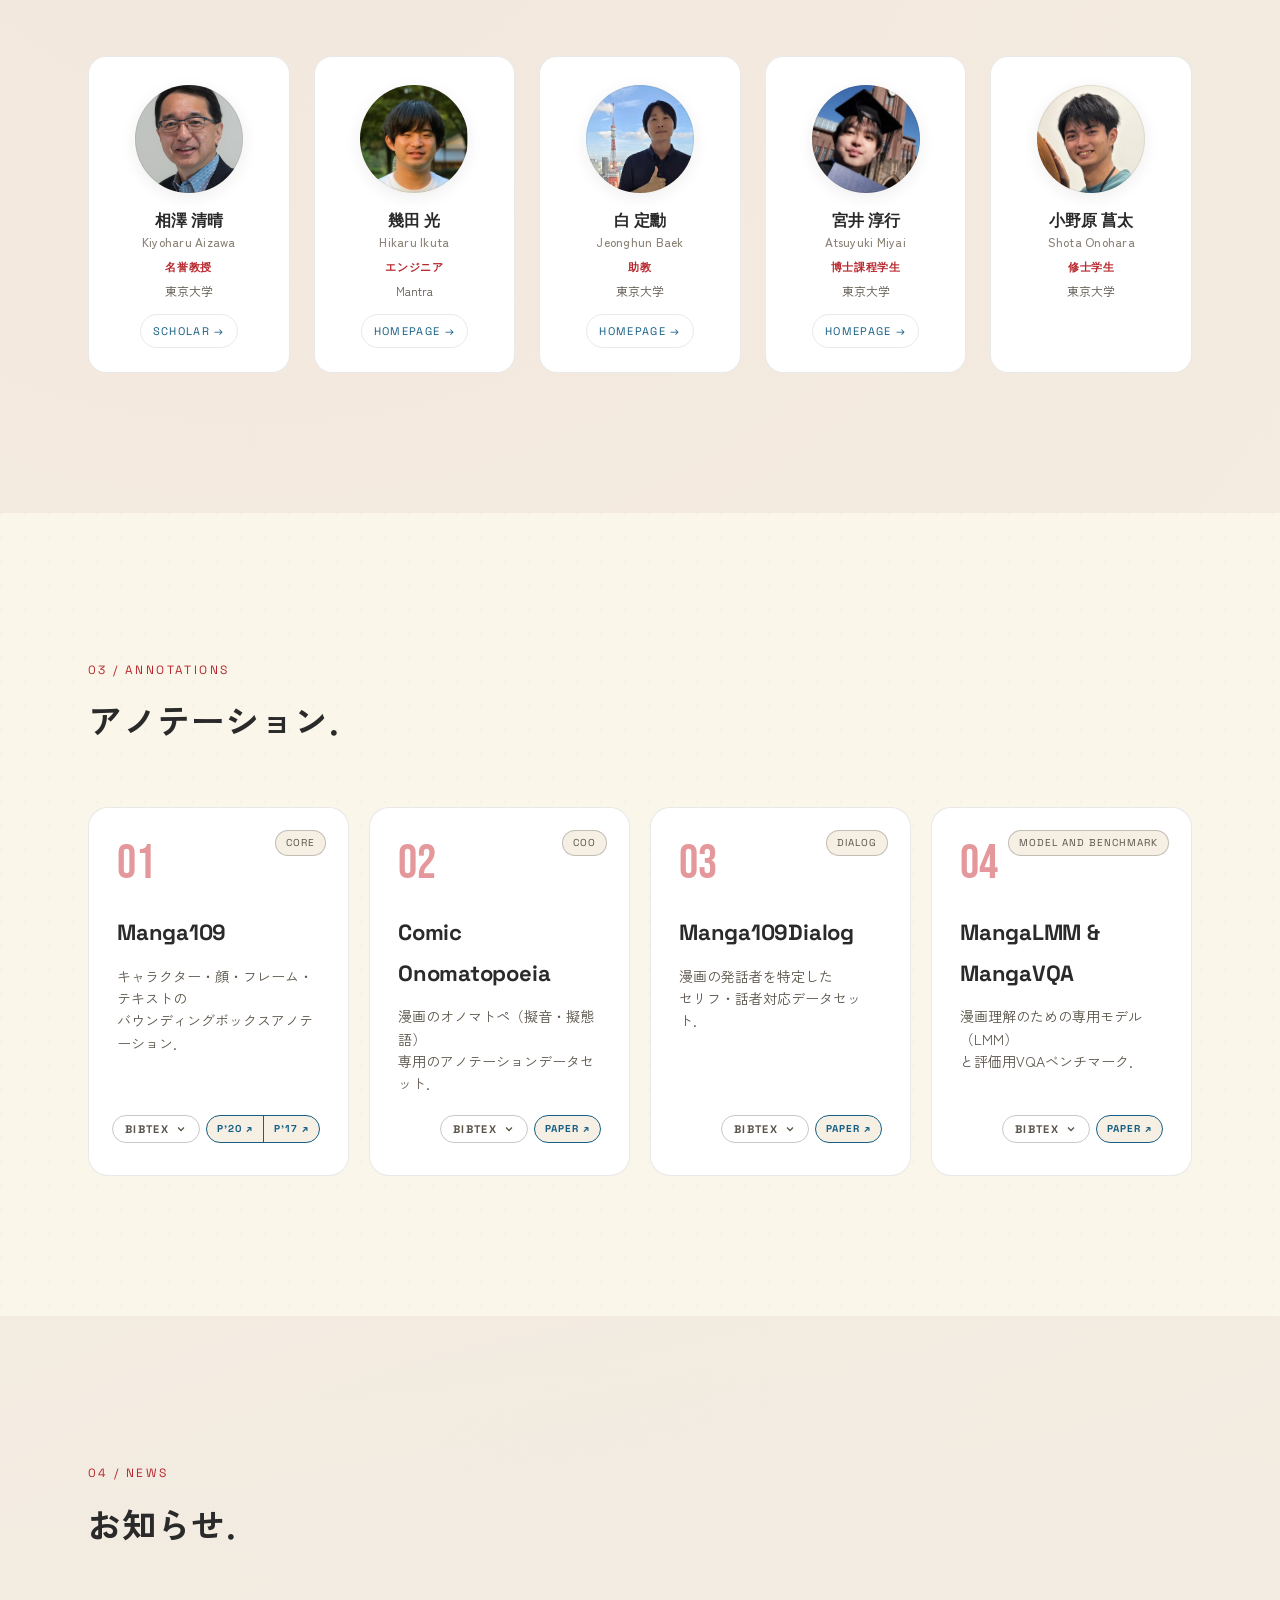
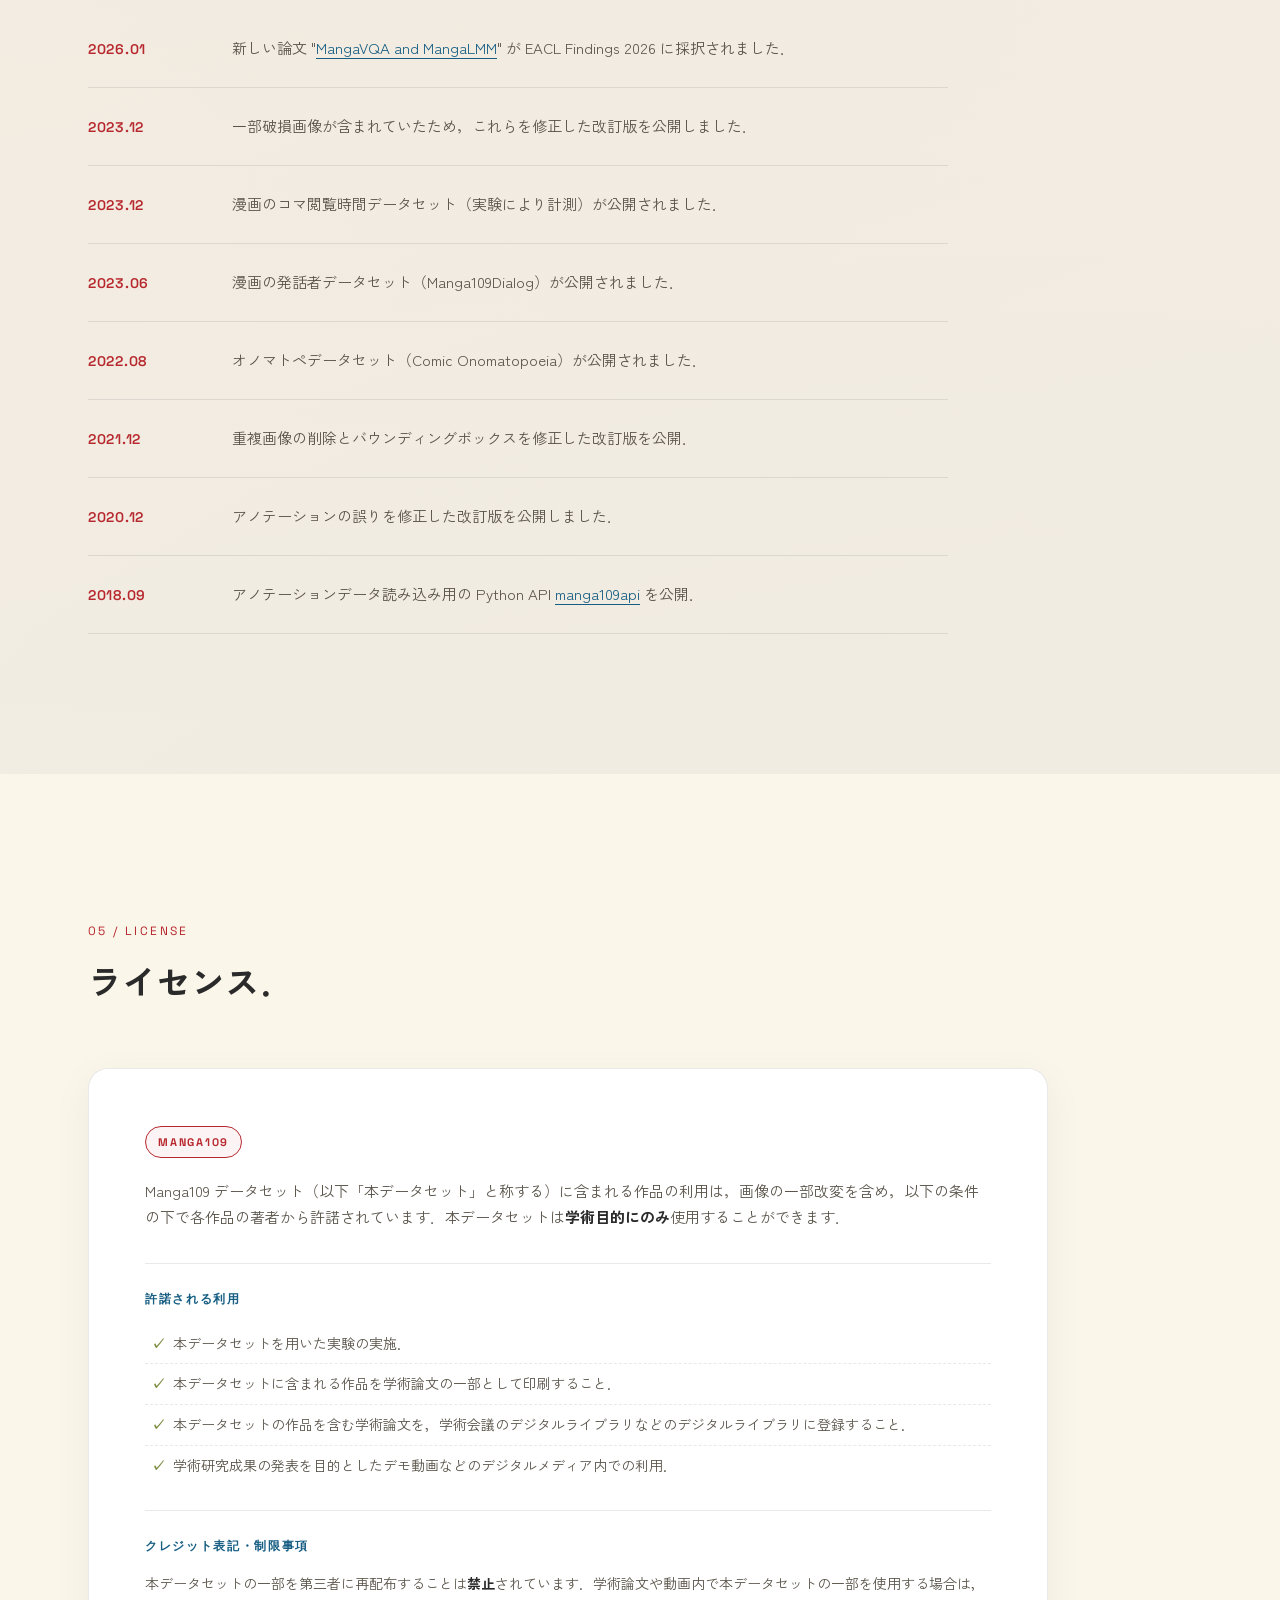
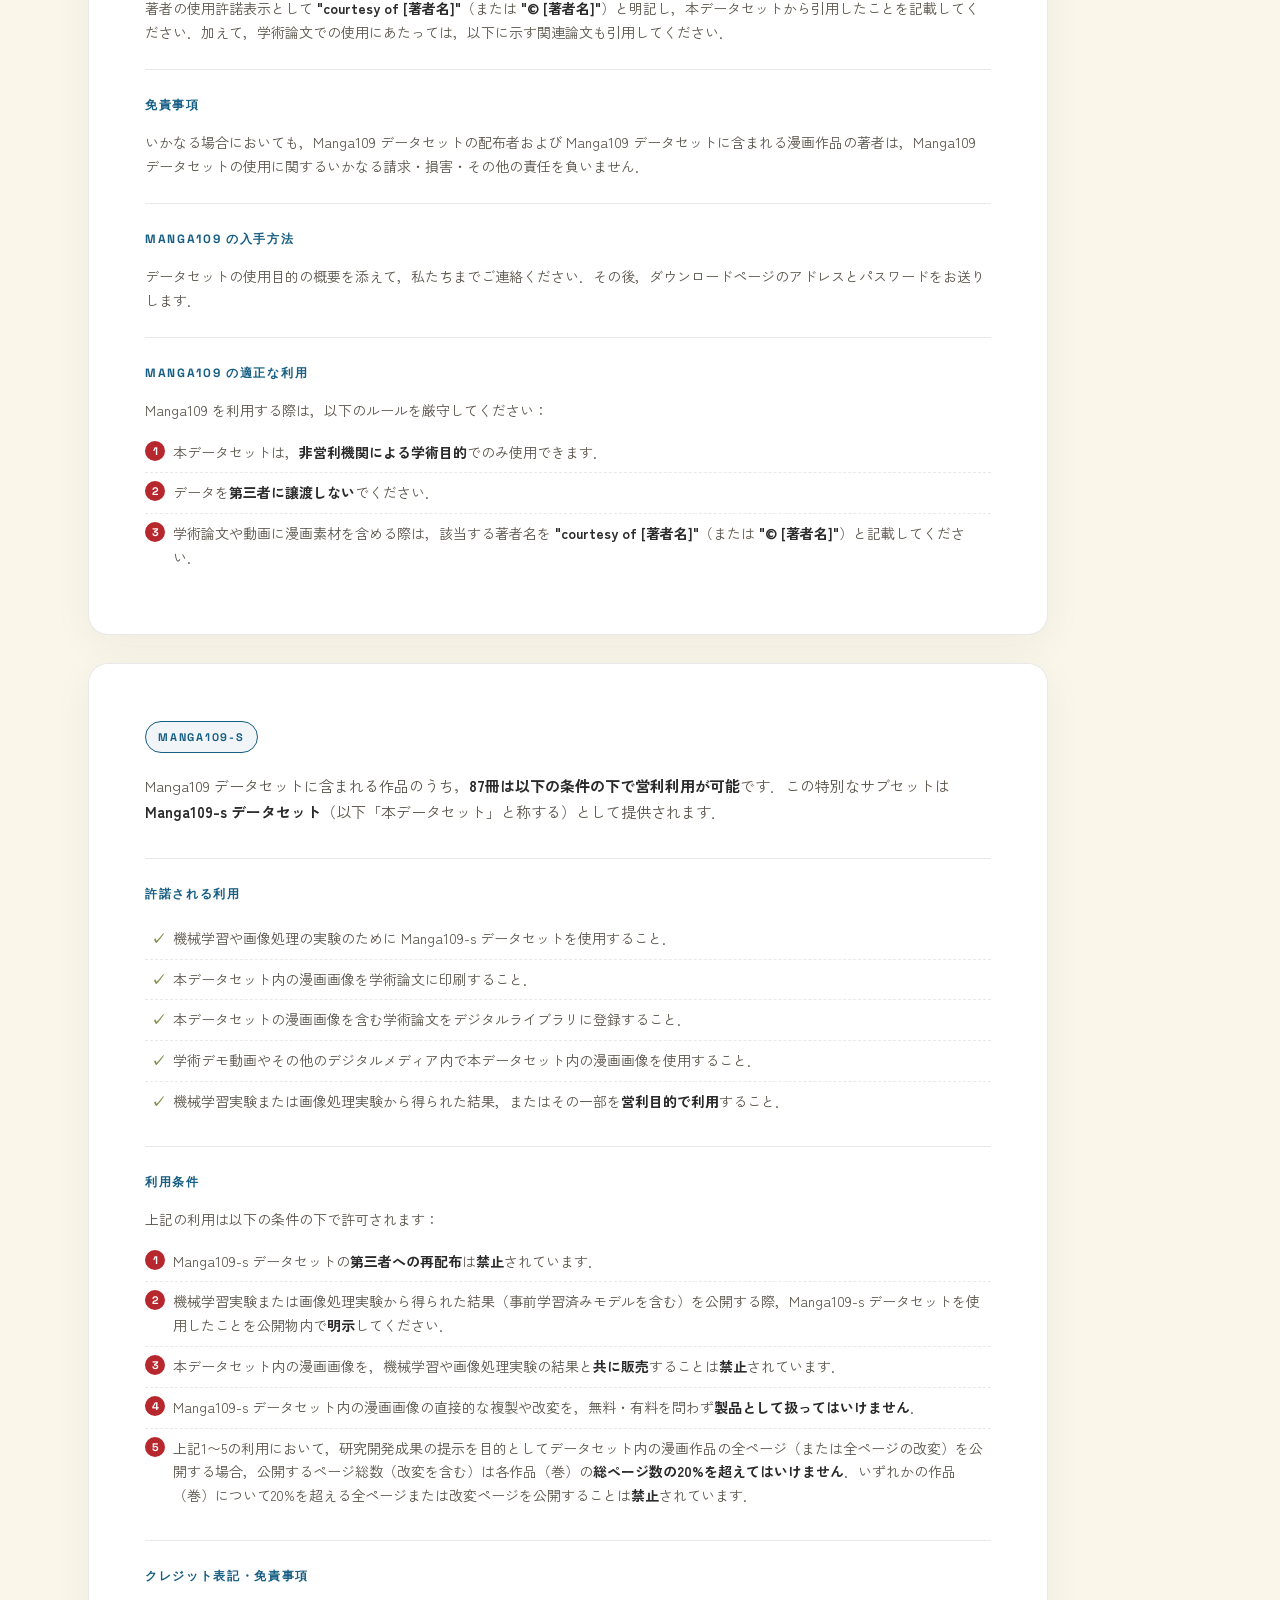
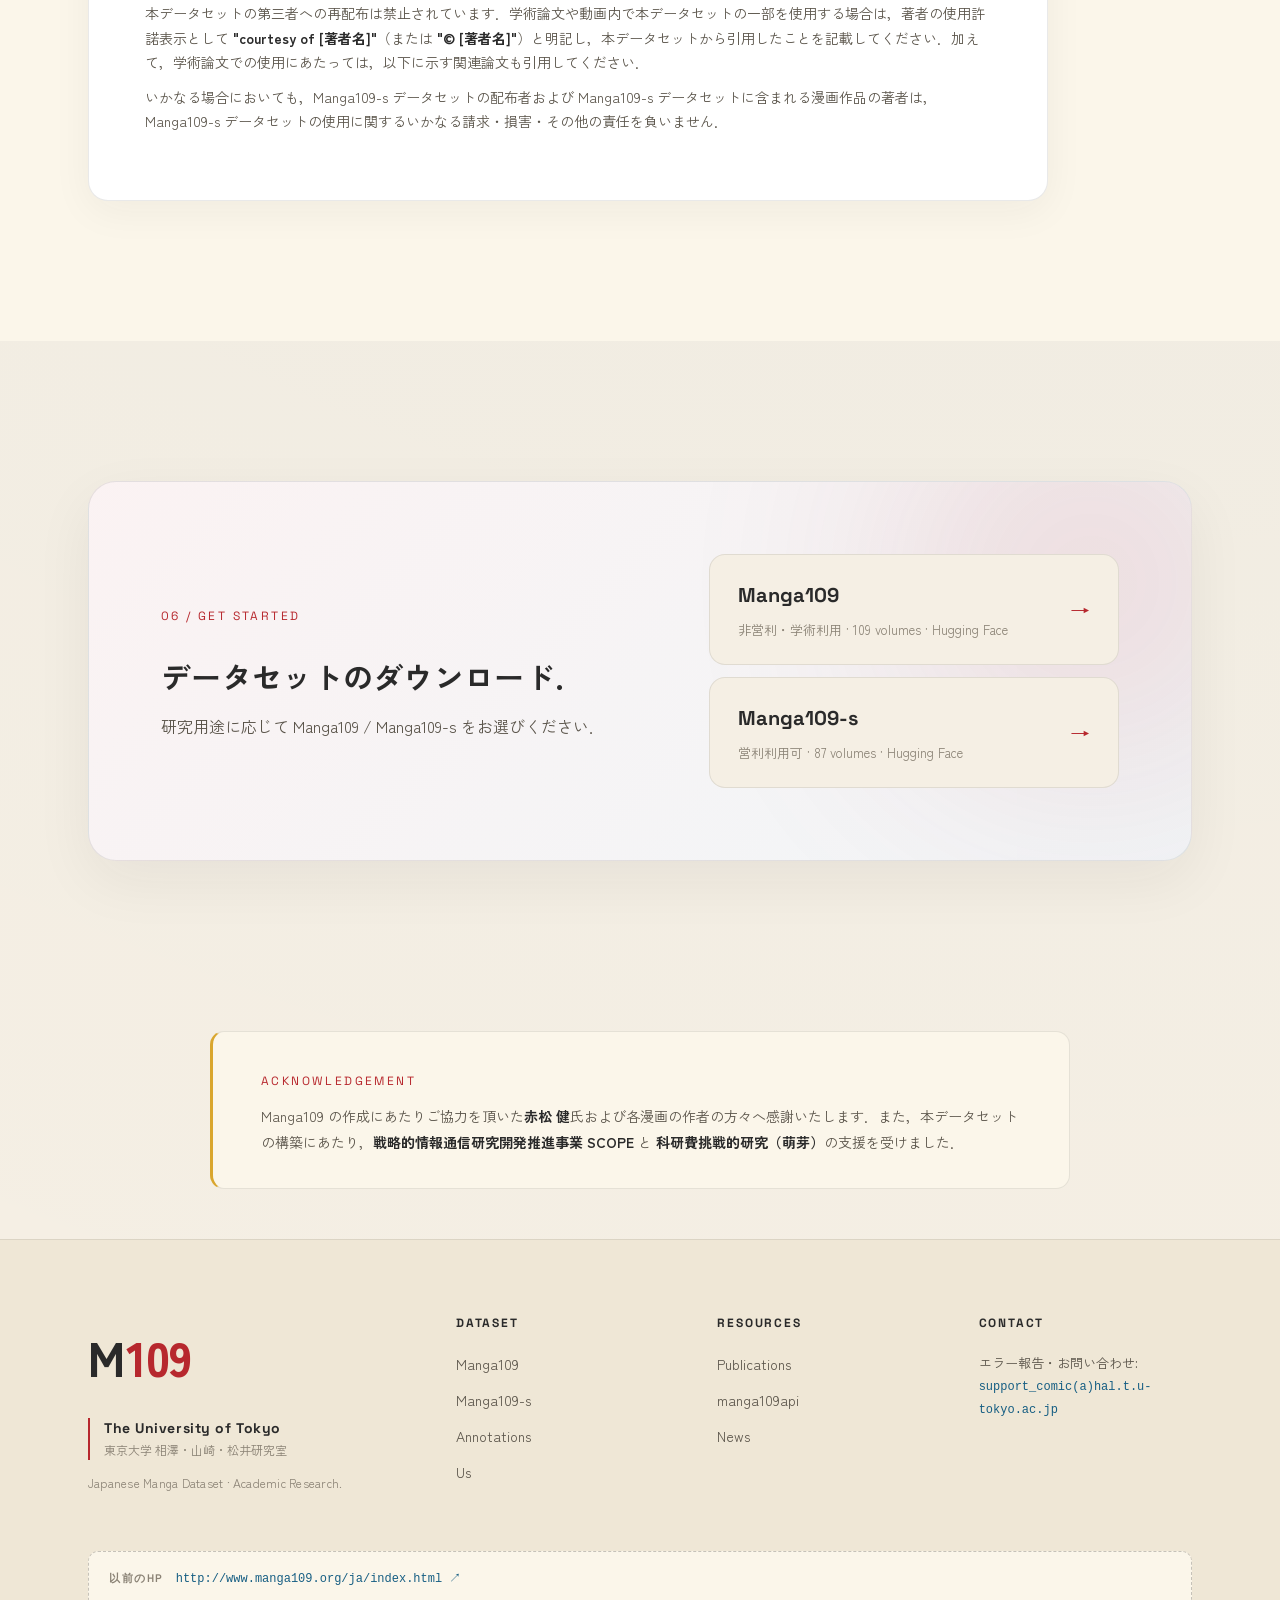
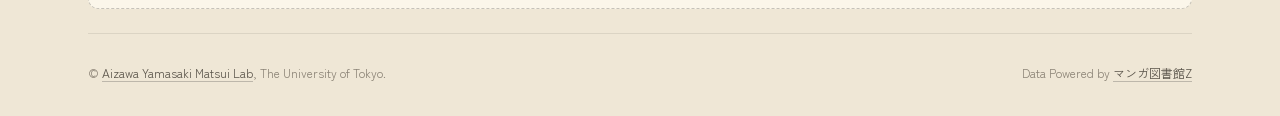
==== commit f70784d6: "update" ====
--- a/index.html
+++ b/index.html
@@ -25,6 +25,7 @@
       <li><a href="#annotations">Annotations</a></li>
       <li><a href="#news">News</a></li>
       <li><a href="publications.html">Publications</a></li>
+      <li><a href="#license">License</a></li>
       <li><a href="#download">Download</a></li>
       <li class="nav-lang"><a href="en.html"><span class="lang-active">JA</span> / <span class="lang-inactive">EN</span></a></li>
     </ul>
@@ -43,7 +44,7 @@
         <span class="hero-utokyo-mark"></span>
         <span class="hero-utokyo-text">The University of Tokyo · 東京大学</span>
       </div>
-      <div class="hero-badge">Aizawa-Yamasaki-Matsui Lab · 相澤・山崎・松井研究室</div>
+      <a class="hero-badge" href="https://www.hal.t.u-tokyo.ac.jp/lab/ja/index_1.xhtml" target="_blank" rel="noopener">Aizawa-Yamasaki-Matsui Lab · 相澤・山崎・松井研究室 <span class="hero-badge-arrow">↗</span></a>
     </div>
     <h1 class="hero-title">
       <span class="hero-line">Manga</span>
@@ -97,12 +98,12 @@
   <div class="container">
     <div class="section-head">
       <span class="section-tag">01 / About</span>
-      <h2 class="section-title">A curated dataset<br>for manga research.</h2>
+      <h2 class="section-title">漫画研究のためのデータセット．</h2>
     </div>
     <div class="about-grid">
       <div class="about-text">
         <p>
-          このデータセット（<strong>Manga109</strong>）は，日本漫画のメディア処理の学術研究使用のために，東京大学 大学院情報理工学系研究科 電子情報学専攻 <strong>相澤・山崎・松井研究室</strong>によりとりまとめられました．
+          このデータセット（<strong>Manga109</strong>）は，日本漫画のメディア処理の学術研究使用のために，東京大学 大学院情報理工学系研究科 電子情報学専攻 <a href="https://www.hal.t.u-tokyo.ac.jp/lab/ja/index_1.xhtml" target="_blank" rel="noopener"><strong>相澤・山崎・松井研究室</strong></a>によりとりまとめられました．
         </p>
         <p>
           Manga109は，日本のプロの漫画家によって描かれた <strong>109冊の漫画</strong>で構成されています．1970年代から2010年代に公開された漫画であり，対象読者層やジャンルも幅広く網羅しています．収録されている漫画のほとんどは，<a href="http://www.mangaz.com/" target="_blank" rel="noopener">マンガ図書館Z</a>にて公開されています．
@@ -118,7 +119,6 @@
           <dt>Volumes</dt><dd>109 (Manga109) / 87 (Manga109-s)</dd>
           <dt>Period</dt><dd>1970s – 2010s</dd>
           <dt>Source</dt><dd>マンガ図書館Z</dd>
-          <dt>License</dt><dd>Academic (non-commercial)</dd>
         </dl>
         <a href="#download" class="card-cta">Request access →</a>
       </div>
@@ -148,7 +148,7 @@
   <div class="container">
     <div class="section-head">
       <span class="section-tag">02 / Us</span>
-      <h2 class="section-title">The people<br>behind Manga109.</h2>
+      <h2 class="section-title">運営メンバー．</h2>
     </div>
     <div class="team-intro">
       <p>
@@ -200,32 +200,166 @@
   <div class="container">
     <div class="section-head">
       <span class="section-tag">03 / Annotations</span>
-      <h2 class="section-title">Rich annotations<br>beyond raw images.</h2>
+      <h2 class="section-title">アノテーション．</h2>
     </div>
     <div class="feature-grid">
-      <article class="feature-card">
+      <article class="feature-card feature-card-expandable">
         <div class="feature-num">01</div>
         <h3>Manga109</h3>
         <p>キャラクター・顔・フレーム・テキストの<br>バウンディングボックスアノテーション．</p>
-        <span class="feature-pill">Core</span>
-      </article>
-      <article class="feature-card">
+        <div class="feature-footer">
+          <span class="feature-pill">Core</span>
+          <div class="feature-actions">
+            <button class="feature-toggle" aria-expanded="false" aria-controls="bib-manga109">
+              <span class="feature-toggle-label">BibTeX</span>
+              <svg class="feature-toggle-arrow" width="12" height="12" viewBox="0 0 24 24" fill="none" stroke="currentColor" stroke-width="2.5"><path d="M6 9l6 6 6-6"/></svg>
+            </button>
+            <div class="paper-group">
+              <a class="paper-seg paper-seg-first" href="https://ieeexplore.ieee.org/abstract/document/9069265/" target="_blank" rel="noopener">P'20 ↗</a>
+              <a class="paper-seg" href="https://link.springer.com/article/10.1007/s11042-016-4020-z" target="_blank" rel="noopener">P'17 ↗</a>
+            </div>
+          </div>
+        </div>
+        <div class="feature-bib" id="bib-manga109" hidden>
+          <div class="citation-entry">
+            <div class="citation-meta">
+              <span class="citation-venue">IEEE MultiMedia · 2020</span>
+              <button class="copy-btn" data-target="cite-1" aria-label="Copy BibTeX">
+                <svg width="14" height="14" viewBox="0 0 24 24" fill="none" stroke="currentColor" stroke-width="2"><rect x="9" y="9" width="13" height="13" rx="2"/><path d="M5 15H4a2 2 0 0 1-2-2V4a2 2 0 0 1 2-2h9a2 2 0 0 1 2 2v1"/></svg>
+                <span>Copy</span>
+              </button>
+            </div>
+            <pre><code id="cite-1">@article{multimedia_aizawa_2020,
+    author={Kiyoharu Aizawa and Azuma Fujimoto and Atsushi Otsubo and Toru Ogawa and Yusuke Matsui and Koki Tsubota and Hikaru Ikuta},
+    title={Building a Manga Dataset ``Manga109'' with Annotations for Multimedia Applications},
+    journal={IEEE MultiMedia},
+    volume={27},
+    number={2},
+    pages={8--18},
+    doi={10.1109/mmul.2020.2987895},
+    year={2020}
+}</code></pre>
+          </div>
+          <div class="citation-entry">
+            <div class="citation-meta">
+              <span class="citation-venue">MTAP · 2017</span>
+              <button class="copy-btn" data-target="cite-2" aria-label="Copy BibTeX">
+                <svg width="14" height="14" viewBox="0 0 24 24" fill="none" stroke="currentColor" stroke-width="2"><rect x="9" y="9" width="13" height="13" rx="2"/><path d="M5 15H4a2 2 0 0 1-2-2V4a2 2 0 0 1 2-2h9a2 2 0 0 1 2 2v1"/></svg>
+                <span>Copy</span>
+              </button>
+            </div>
+            <pre><code id="cite-2">@article{mtap_matsui_2017,
+    author={Yusuke Matsui and Kota Ito and Yuji Aramaki and Azuma Fujimoto and Toru Ogawa and Toshihiko Yamasaki and Kiyoharu Aizawa},
+    title={Sketch-based Manga Retrieval using Manga109 Dataset},
+    journal={Multimedia Tools and Applications},
+    volume={76},
+    number={20},
+    pages={21811--21838},
+    doi={10.1007/s11042-016-4020-z},
+    year={2017}
+}</code></pre>
+          </div>
+        </div>
+      </article>
+
+      <article class="feature-card feature-card-expandable">
         <div class="feature-num">02</div>
         <h3>Comic Onomatopoeia</h3>
         <p>漫画のオノマトペ（擬音・擬態語）<br>専用のアノテーションデータセット．</p>
-        <span class="feature-pill">COO</span>
-      </article>
-      <article class="feature-card">
+        <div class="feature-footer">
+          <span class="feature-pill">COO</span>
+          <div class="feature-actions">
+            <button class="feature-toggle" aria-expanded="false" aria-controls="bib-coo">
+              <span class="feature-toggle-label">BibTeX</span>
+              <svg class="feature-toggle-arrow" width="12" height="12" viewBox="0 0 24 24" fill="none" stroke="currentColor" stroke-width="2.5"><path d="M6 9l6 6 6-6"/></svg>
+            </button>
+            <a class="paper-btn" href="https://arxiv.org/abs/2207.04675" target="_blank" rel="noopener">Paper ↗</a>
+          </div>
+        </div>
+        <div class="feature-bib" id="bib-coo" hidden>
+          <div class="citation-entry">
+            <div class="citation-meta">
+              <span class="citation-venue">ECCV · 2022</span>
+              <button class="copy-btn" data-target="cite-3" aria-label="Copy BibTeX">
+                <svg width="14" height="14" viewBox="0 0 24 24" fill="none" stroke="currentColor" stroke-width="2"><rect x="9" y="9" width="13" height="13" rx="2"/><path d="M5 15H4a2 2 0 0 1-2-2V4a2 2 0 0 1 2-2h9a2 2 0 0 1 2 2v1"/></svg>
+                <span>Copy</span>
+              </button>
+            </div>
+            <pre><code id="cite-3">@inproceedings{baek2022COO,
+    title={COO: Comic Onomatopoeia Dataset for Recognizing Arbitrary or Truncated Texts},
+    author={Baek, Jeonghun and Matsui, Yusuke and Aizawa, Kiyoharu},
+    booktitle={Proceedings of the European Conference on Computer Vision (ECCV)},
+    year={2022}
+}</code></pre>
+          </div>
+        </div>
+      </article>
+
+      <article class="feature-card feature-card-expandable">
         <div class="feature-num">03</div>
         <h3>Manga109Dialog</h3>
         <p>漫画の発話者を特定した<br>セリフ・話者対応データセット．</p>
-        <span class="feature-pill">Dialog</span>
-      </article>
-      <article class="feature-card">
+        <div class="feature-footer">
+          <span class="feature-pill">Dialog</span>
+          <div class="feature-actions">
+            <button class="feature-toggle" aria-expanded="false" aria-controls="bib-dialog">
+              <span class="feature-toggle-label">BibTeX</span>
+              <svg class="feature-toggle-arrow" width="12" height="12" viewBox="0 0 24 24" fill="none" stroke="currentColor" stroke-width="2.5"><path d="M6 9l6 6 6-6"/></svg>
+            </button>
+            <a class="paper-btn" href="https://arxiv.org/abs/2306.17469" target="_blank" rel="noopener">Paper ↗</a>
+          </div>
+        </div>
+        <div class="feature-bib" id="bib-dialog" hidden>
+          <div class="citation-entry">
+            <div class="citation-meta">
+              <span class="citation-venue">IEEE ICME · 2024</span>
+              <button class="copy-btn" data-target="cite-4" aria-label="Copy BibTeX">
+                <svg width="14" height="14" viewBox="0 0 24 24" fill="none" stroke="currentColor" stroke-width="2"><rect x="9" y="9" width="13" height="13" rx="2"/><path d="M5 15H4a2 2 0 0 1-2-2V4a2 2 0 0 1 2-2h9a2 2 0 0 1 2 2v1"/></svg>
+                <span>Copy</span>
+              </button>
+            </div>
+            <pre><code id="cite-4">@inproceedings{li2024manga109dialog,
+    title={Manga109Dialog: A Large-scale Dialogue Dataset for Comics Speaker Detection},
+    author={Li, Yingxuan and Aizawa, Kiyoharu and Matsui, Yusuke},
+    booktitle={Proceedings of the IEEE International Conference on Multimedia and Expo},
+    year={2024}
+}</code></pre>
+          </div>
+        </div>
+      </article>
+
+      <article class="feature-card feature-card-expandable">
         <div class="feature-num">04</div>
-        <h3>MangaUB</h3>
-        <p>Manga Understanding Benchmark<br>for Large Multimodal Models.</p>
-        <span class="feature-pill">Benchmark</span>
+        <h3>MangaLMM &amp; MangaVQA</h3>
+        <p>漫画理解のための専用モデル（LMM）<br>と評価用VQAベンチマーク．</p>
+        <div class="feature-footer">
+          <span class="feature-pill">Model and Benchmark</span>
+          <div class="feature-actions">
+            <button class="feature-toggle" aria-expanded="false" aria-controls="bib-mangalmm">
+              <span class="feature-toggle-label">BibTeX</span>
+              <svg class="feature-toggle-arrow" width="12" height="12" viewBox="0 0 24 24" fill="none" stroke="currentColor" stroke-width="2.5"><path d="M6 9l6 6 6-6"/></svg>
+            </button>
+            <a class="paper-btn" href="https://arxiv.org/abs/2505.20298" target="_blank" rel="noopener">Paper ↗</a>
+          </div>
+        </div>
+        <div class="feature-bib" id="bib-mangalmm" hidden>
+          <div class="citation-entry">
+            <div class="citation-meta">
+              <span class="citation-venue">EACL Findings · 2026</span>
+              <button class="copy-btn" data-target="cite-6" aria-label="Copy BibTeX">
+                <svg width="14" height="14" viewBox="0 0 24 24" fill="none" stroke="currentColor" stroke-width="2"><rect x="9" y="9" width="13" height="13" rx="2"/><path d="M5 15H4a2 2 0 0 1-2-2V4a2 2 0 0 1 2-2h9a2 2 0 0 1 2 2v1"/></svg>
+                <span>Copy</span>
+              </button>
+            </div>
+            <pre><code id="cite-6">@inproceedings{baek2026mangavqa,
+    title={Mangavqa and mangalmm: A benchmark and specialized model for multimodal manga understanding},
+    author={Baek, Jeonghun and Egashira, Kazuki and Onohara, Shota and Miyai, Atsuyuki and Imajuku, Yuki and Ikuta, Hikaru and Aizawa, Kiyoharu},
+    booktitle={Findings of the Association for Computational Linguistics: EACL 2026},
+    pages={5349--5370},
+    year={2026}
+}</code></pre>
+          </div>
+        </div>
       </article>
     </div>
   </div>
@@ -236,9 +370,13 @@
   <div class="container">
     <div class="section-head">
       <span class="section-tag">04 / News</span>
-      <h2 class="section-title">Latest updates.</h2>
+      <h2 class="section-title">お知らせ．</h2>
     </div>
     <ol class="news-list">
+      <li>
+        <time>2026.01</time>
+        <p>新しい論文 "<a href="https://arxiv.org/abs/2505.20298" target="_blank" rel="noopener">MangaVQA and MangaLMM</a>" が EACL Findings 2026 に採択されました．</p>
+      </li>
       <li>
         <time>2023.12</time>
         <p>一部破損画像が含まれていたため，これらを修正した改訂版を公開しました．</p>
@@ -271,13 +409,105 @@
   </div>
 </section>
 
+<!-- License -->
+<section id="license" class="section section-license">
+  <div class="container">
+    <div class="section-head">
+      <span class="section-tag">05 / License</span>
+      <h2 class="section-title">ライセンス．</h2>
+    </div>
+
+    <div class="license-card">
+      <div class="license-head">
+        <span class="license-badge">Manga109</span>
+        <p class="license-lede">
+          Manga109 データセット（以下「本データセット」と称する）に含まれる作品の利用は，画像の一部改変を含め，以下の条件の下で各作品の著者から許諾されています．本データセットは<strong>学術目的にのみ</strong>使用することができます．
+        </p>
+      </div>
+
+      <div class="license-section">
+        <h4>許諾される利用</h4>
+        <ul class="license-list">
+          <li>本データセットを用いた実験の実施．</li>
+          <li>本データセットに含まれる作品を学術論文の一部として印刷すること．</li>
+          <li>本データセットの作品を含む学術論文を，学術会議のデジタルライブラリなどのデジタルライブラリに登録すること．</li>
+          <li>学術研究成果の発表を目的としたデモ動画などのデジタルメディア内での利用．</li>
+        </ul>
+      </div>
+
+      <div class="license-section">
+        <h4>クレジット表記・制限事項</h4>
+        <p>本データセットの一部を第三者に再配布することは<strong>禁止</strong>されています．学術論文や動画内で本データセットの一部を使用する場合は，著者の使用許諾表示として <strong>"courtesy of [著者名]"</strong>（または <strong>"© [著者名]"</strong>）と明記し，本データセットから引用したことを記載してください．加えて，学術論文での使用にあたっては，以下に示す関連論文も引用してください．</p>
+      </div>
+
+      <div class="license-section">
+        <h4>免責事項</h4>
+        <p>いかなる場合においても，Manga109 データセットの配布者および Manga109 データセットに含まれる漫画作品の著者は，Manga109 データセットの使用に関するいかなる請求・損害・その他の責任を負いません．</p>
+      </div>
+
+      <div class="license-section">
+        <h4>Manga109 の入手方法</h4>
+        <p>データセットの使用目的の概要を添えて，私たちまでご連絡ください．その後，ダウンロードページのアドレスとパスワードをお送りします．</p>
+      </div>
+
+      <div class="license-section">
+        <h4>Manga109 の適正な利用</h4>
+        <p>Manga109 を利用する際は，以下のルールを厳守してください：</p>
+        <ol class="license-rules">
+          <li>本データセットは，<strong>非営利機関による学術目的</strong>でのみ使用できます．</li>
+          <li>データを<strong>第三者に譲渡しない</strong>でください．</li>
+          <li>学術論文や動画に漫画素材を含める際は，該当する著者名を <strong>"courtesy of [著者名]"</strong>（または <strong>"© [著者名]"</strong>）と記載してください．</li>
+        </ol>
+      </div>
+    </div>
+
+    <div class="license-card">
+      <div class="license-head">
+        <span class="license-badge license-badge-s">Manga109-s</span>
+        <p class="license-lede">
+          Manga109 データセットに含まれる作品のうち，<strong>87冊は以下の条件の下で営利利用が可能</strong>です．この特別なサブセットは <strong>Manga109-s データセット</strong>（以下「本データセット」と称する）として提供されます．
+        </p>
+      </div>
+
+      <div class="license-section">
+        <h4>許諾される利用</h4>
+        <ul class="license-list">
+          <li>機械学習や画像処理の実験のために Manga109-s データセットを使用すること．</li>
+          <li>本データセット内の漫画画像を学術論文に印刷すること．</li>
+          <li>本データセットの漫画画像を含む学術論文をデジタルライブラリに登録すること．</li>
+          <li>学術デモ動画やその他のデジタルメディア内で本データセット内の漫画画像を使用すること．</li>
+          <li>機械学習実験または画像処理実験から得られた結果，またはその一部を<strong>営利目的で利用</strong>すること．</li>
+        </ul>
+      </div>
+
+      <div class="license-section">
+        <h4>利用条件</h4>
+        <p>上記の利用は以下の条件の下で許可されます：</p>
+        <ol class="license-rules">
+          <li>Manga109-s データセットの<strong>第三者への再配布</strong>は<strong>禁止</strong>されています．</li>
+          <li>機械学習実験または画像処理実験から得られた結果（事前学習済みモデルを含む）を公開する際，Manga109-s データセットを使用したことを公開物内で<strong>明示</strong>してください．</li>
+          <li>本データセット内の漫画画像を，機械学習や画像処理実験の結果と<strong>共に販売</strong>することは<strong>禁止</strong>されています．</li>
+          <li>Manga109-s データセット内の漫画画像の直接的な複製や改変を，無料・有料を問わず<strong>製品として扱ってはいけません</strong>．</li>
+          <li>上記1〜5の利用において，研究開発成果の提示を目的としてデータセット内の漫画作品の全ページ（または全ページの改変）を公開する場合，公開するページ総数（改変を含む）は各作品（巻）の<strong>総ページ数の20%を超えてはいけません</strong>．いずれかの作品（巻）について20%を超える全ページまたは改変ページを公開することは<strong>禁止</strong>されています．</li>
+        </ol>
+      </div>
+
+      <div class="license-section">
+        <h4>クレジット表記・免責事項</h4>
+        <p>本データセットの第三者への再配布は禁止されています．学術論文や動画内で本データセットの一部を使用する場合は，著者の使用許諾表示として <strong>"courtesy of [著者名]"</strong>（または <strong>"© [著者名]"</strong>）と明記し，本データセットから引用したことを記載してください．加えて，学術論文での使用にあたっては，以下に示す関連論文も引用してください．</p>
+        <p>いかなる場合においても，Manga109-s データセットの配布者および Manga109-s データセットに含まれる漫画作品の著者は，Manga109-s データセットの使用に関するいかなる請求・損害・その他の責任を負いません．</p>
+      </div>
+    </div>
+  </div>
+</section>
+
 <!-- Download CTA -->
 <section id="download" class="section section-cta">
   <div class="container">
     <div class="cta-card">
       <div class="cta-left">
-        <span class="section-tag">05 / Get started</span>
-        <h2>Ready to dive into<br>109 volumes of manga?</h2>
+        <span class="section-tag">06 / Get started</span>
+        <h2>データセットのダウンロード．</h2>
         <p>研究用途に応じて Manga109 / Manga109-s をお選びください．</p>
       </div>
       <div class="cta-right">
@@ -294,6 +524,18 @@
   </div>
 </section>
 
+<!-- Acknowledgement -->
+<section id="acknowledgement" class="section section-ack">
+  <div class="container">
+    <div class="ack-card">
+      <span class="section-tag">Acknowledgement</span>
+      <p>
+        Manga109 の作成にあたりご協力を頂いた<strong>赤松 健</strong>氏および各漫画の作者の方々へ感謝いたします．また，本データセットの構築にあたり，<strong>戦略的情報通信研究開発推進事業 SCOPE</strong> と <strong>科研費挑戦的研究（萌芽）</strong>の支援を受けました．
+      </p>
+    </div>
+  </div>
+</section>
+
 <!-- Footer -->
 <footer class="footer">
   <div class="container">
--- a/style.css
+++ b/style.css
@@ -242,6 +242,7 @@
 .hero-badge {
   display: inline-flex;
   align-items: center;
+  gap: 8px;
   font-family: var(--font-en);
   font-size: 11px;
   letter-spacing: 0.15em;
@@ -254,7 +255,23 @@
   backdrop-filter: blur(8px);
   height: 36px;
   white-space: nowrap;
-}
+  text-decoration: none;
+  transition: background 0.2s, transform 0.2s, box-shadow 0.2s, opacity 0.2s;
+}
+.hero-badge:hover {
+  background: var(--accent);
+  color: #fff;
+  opacity: 1;
+  transform: translateY(-1px);
+  box-shadow: 0 6px 16px rgba(183, 40, 46, 0.25);
+}
+.hero-badge-arrow {
+  font-size: 12px;
+  opacity: 0.7;
+  letter-spacing: 0;
+  transition: transform 0.2s;
+}
+.hero-badge:hover .hero-badge-arrow { transform: translate(2px, -2px); opacity: 1; }
 .hero-title {
   font-family: var(--font-display);
   font-weight: 400;
@@ -477,6 +494,28 @@
   line-height: 1.05;
   letter-spacing: -0.02em;
   color: var(--fg);
+}
+
+/* Japanese page: smaller, calmer section titles */
+html[lang="ja"] .section-title {
+  font-family: var(--font-jp-sans);
+  font-size: clamp(22px, 2.8vw, 34px);
+  line-height: 1.35;
+  letter-spacing: 0.01em;
+  font-weight: 700;
+}
+html[lang="ja"] .cta-left h2 {
+  font-family: var(--font-jp-sans);
+  font-size: clamp(20px, 2.4vw, 30px);
+  line-height: 1.35;
+  letter-spacing: 0.01em;
+  font-weight: 700;
+}
+html[lang="ja"] .paper-title {
+  font-family: var(--font-jp-sans);
+  font-size: clamp(16px, 2vw, 22px);
+  line-height: 1.5;
+  letter-spacing: 0.01em;
 }
 
 /* About */
@@ -859,16 +898,203 @@
   margin-bottom: 20px;
 }
 .feature-pill {
+  position: absolute;
+  top: 22px;
+  right: 22px;
   display: inline-block;
   font-family: var(--font-en);
-  font-size: 11px;
+  font-size: 10px;
   letter-spacing: 0.1em;
   text-transform: uppercase;
-  padding: 4px 10px;
+  padding: 3px 10px;
   border: 1px solid var(--border-hover);
   border-radius: 999px;
   color: var(--fg-dim);
   background: var(--bg);
+  z-index: 2;
+}
+
+/* Feature card expandable BibTeX */
+.feature-card-expandable { display: flex; flex-direction: column; }
+.feature-footer {
+  display: flex;
+  align-items: center;
+  justify-content: flex-end;
+  gap: 8px;
+  margin-top: auto;
+  flex-wrap: wrap;
+}
+.feature-actions {
+  display: flex;
+  align-items: center;
+  gap: 6px;
+  flex-wrap: nowrap;
+  justify-content: flex-end;
+  flex-shrink: 1;
+  min-width: 0;
+}
+.feature-toggle {
+  display: inline-flex;
+  align-items: center;
+  gap: 6px;
+  font-family: var(--font-en);
+  font-size: 11px;
+  font-weight: 700;
+  letter-spacing: 0.12em;
+  text-transform: uppercase;
+  padding: 6px 12px;
+  border: 1px solid var(--border-hover);
+  border-radius: 999px;
+  background: transparent;
+  color: var(--fg-dim);
+  cursor: pointer;
+  transition: all 0.2s;
+}
+.feature-toggle:hover {
+  border-color: var(--accent);
+  color: var(--accent);
+}
+.feature-toggle-arrow { transition: transform 0.25s; }
+.feature-toggle[aria-expanded="true"] {
+  background: var(--accent);
+  color: #fff;
+  border-color: var(--accent);
+}
+.feature-toggle[aria-expanded="true"] .feature-toggle-arrow {
+  transform: rotate(180deg);
+}
+.feature-bib {
+  margin-top: 20px;
+  padding-top: 20px;
+  border-top: 1px dashed var(--border-hover);
+  display: flex;
+  flex-direction: column;
+  gap: 14px;
+}
+.feature-bib[hidden] { display: none; }
+
+/* Citation entry (shared by feature-bib) */
+.citation-entry {
+  background: var(--bg-washi);
+  border: 1px solid var(--border);
+  border-radius: 12px;
+  padding: 14px;
+  position: relative;
+}
+.citation-meta {
+  display: flex;
+  justify-content: space-between;
+  align-items: center;
+  gap: 8px;
+  margin-bottom: 12px;
+}
+.citation-venue {
+  font-family: var(--font-en);
+  font-size: 10px;
+  letter-spacing: 0.1em;
+  text-transform: uppercase;
+  color: var(--accent-3);
+  font-weight: 700;
+}
+.citation-actions {
+  display: inline-flex;
+  align-items: center;
+  gap: 6px;
+  flex-shrink: 0;
+}
+.paper-btn {
+  display: inline-flex;
+  align-items: center;
+  font-family: var(--font-en);
+  font-size: 10px;
+  letter-spacing: 0.1em;
+  text-transform: uppercase;
+  font-weight: 700;
+  padding: 4px 10px;
+  border: 1px solid var(--accent-3);
+  border-radius: 999px;
+  color: var(--accent-3);
+  background: var(--bg);
+  transition: all 0.2s;
+  flex-shrink: 0;
+}
+.paper-btn:hover {
+  background: var(--accent-3);
+  color: #fff;
+  opacity: 1;
+}
+/* Segmented Paper group (e.g., Manga109 with 2 papers) */
+.paper-group {
+  display: inline-flex;
+  align-items: stretch;
+  border: 1px solid var(--accent-3);
+  border-radius: 999px;
+  overflow: hidden;
+  background: var(--bg);
+  flex-shrink: 0;
+  font-family: var(--font-en);
+  font-size: 10px;
+  letter-spacing: 0.1em;
+  text-transform: uppercase;
+  font-weight: 700;
+}
+.paper-seg {
+  display: inline-flex;
+  align-items: center;
+  padding: 4px 10px;
+  color: var(--accent-3);
+  border-left: 1px solid var(--accent-3);
+  transition: background 0.2s, color 0.2s;
+}
+.paper-seg.paper-seg-first { border-left: none; }
+.paper-seg:hover {
+  background: var(--accent-3);
+  color: #fff;
+  opacity: 1;
+}
+.copy-btn {
+  display: inline-flex;
+  align-items: center;
+  gap: 5px;
+  font-family: var(--font-en);
+  font-size: 10px;
+  letter-spacing: 0.1em;
+  text-transform: uppercase;
+  font-weight: 700;
+  padding: 4px 10px;
+  border: 1px solid var(--border);
+  border-radius: 999px;
+  background: var(--bg);
+  color: var(--fg-dim);
+  cursor: pointer;
+  transition: all 0.2s;
+  flex-shrink: 0;
+}
+.copy-btn:hover {
+  border-color: var(--accent);
+  color: var(--accent);
+}
+.copy-btn.copied {
+  border-color: var(--accent-4);
+  color: var(--accent-4);
+  background: rgba(123, 141, 66, 0.08);
+}
+.citation-entry pre {
+  margin: 0;
+  background: var(--bg-card);
+  border: 1px solid var(--border);
+  border-radius: 8px;
+  padding: 12px;
+  overflow-x: auto;
+  font-size: 11px;
+  line-height: 1.6;
+  color: var(--fg);
+}
+.citation-entry code {
+  font-family: "SF Mono", Menlo, Consolas, monospace;
+  font-size: 11px;
+  color: var(--fg);
+  white-space: pre;
 }
 
 /* News */
@@ -1180,6 +1406,16 @@
   margin-bottom: 6px;
   letter-spacing: -0.005em;
 }
+.pub-title a {
+  color: var(--fg);
+  border-bottom: 1px solid transparent;
+  transition: color 0.2s, border-color 0.2s;
+}
+.pub-title a:hover {
+  color: var(--accent);
+  border-bottom-color: var(--accent);
+  opacity: 1;
+}
 .pub-authors {
   font-size: 13px;
   color: var(--fg-dim);
@@ -1196,6 +1432,109 @@
 @media (max-width: 600px) {
   .pub-item { grid-template-columns: 1fr; gap: 6px; }
   .pub-year { padding-top: 0; }
+}
+
+/* License */
+.section-license { background: var(--bg-washi); }
+.license-card {
+  background: var(--bg-card);
+  border: 1px solid var(--border);
+  border-radius: 20px;
+  padding: clamp(32px, 5vw, 56px);
+  box-shadow: 0 10px 40px rgba(42, 42, 42, 0.05);
+  max-width: 960px;
+}
+.license-head { margin-bottom: 32px; }
+.license-badge {
+  display: inline-block;
+  font-family: var(--font-en);
+  font-size: 11px;
+  letter-spacing: 0.16em;
+  text-transform: uppercase;
+  color: var(--accent);
+  font-weight: 700;
+  padding: 5px 12px;
+  border: 1px solid var(--accent);
+  border-radius: 999px;
+  background: rgba(183, 40, 46, 0.05);
+  margin-bottom: 20px;
+}
+.license-badge-s {
+  color: var(--accent-3);
+  border-color: var(--accent-3);
+  background: rgba(22, 94, 131, 0.06);
+}
+.license-card + .license-card { margin-top: 28px; }
+.license-lede {
+  font-size: 15px;
+  line-height: 1.75;
+  color: var(--fg-dim);
+}
+.license-lede strong { color: var(--fg); font-weight: 700; }
+
+.license-section {
+  padding-top: 24px;
+  margin-top: 24px;
+  border-top: 1px solid var(--border);
+}
+.license-section h4 {
+  font-family: var(--font-en);
+  font-size: 12px;
+  letter-spacing: 0.14em;
+  text-transform: uppercase;
+  color: var(--accent-3);
+  font-weight: 700;
+  margin-bottom: 14px;
+}
+.license-section p {
+  font-size: 14px;
+  line-height: 1.75;
+  color: var(--fg-dim);
+  margin-bottom: 10px;
+}
+.license-section p strong { color: var(--fg); font-weight: 700; }
+
+.license-list,
+.license-rules {
+  font-size: 14px;
+  line-height: 1.7;
+  color: var(--fg-dim);
+  padding-left: 0;
+}
+.license-list li,
+.license-rules li {
+  position: relative;
+  padding: 8px 0 8px 28px;
+  border-bottom: 1px dashed var(--border);
+}
+.license-list li:last-child,
+.license-rules li:last-child { border-bottom: none; }
+.license-list li strong,
+.license-rules li strong { color: var(--fg); font-weight: 700; }
+.license-list li::before {
+  content: '✓';
+  position: absolute;
+  left: 6px; top: 8px;
+  color: var(--accent-4);
+  font-weight: 700;
+}
+.license-rules {
+  counter-reset: license-rule;
+}
+.license-rules li { counter-increment: license-rule; }
+.license-rules li::before {
+  content: counter(license-rule);
+  position: absolute;
+  left: 0; top: 8px;
+  width: 20px; height: 20px;
+  line-height: 20px;
+  text-align: center;
+  background: var(--accent);
+  color: #fff;
+  border-radius: 50%;
+  font-family: var(--font-en);
+  font-size: 11px;
+  font-weight: 700;
 }
 
 /* CTA */
@@ -1286,6 +1625,28 @@
   .cta-card { grid-template-columns: 1fr; gap: 40px; }
 }
 
+/* Acknowledgement */
+.section-ack {
+  padding: clamp(40px, 6vw, 70px) 0 clamp(30px, 4vw, 50px);
+}
+.ack-card {
+  max-width: 860px;
+  margin: 0 auto;
+  padding: 32px clamp(24px, 4vw, 48px);
+  background: var(--bg-washi);
+  border: 1px solid var(--border);
+  border-left: 3px solid var(--accent-2);
+  border-radius: 14px;
+  text-align: left;
+}
+.ack-card .section-tag { margin-bottom: 12px; }
+.ack-card p {
+  font-size: 14px;
+  line-height: 1.85;
+  color: var(--fg-dim);
+}
+.ack-card strong { color: var(--fg); font-weight: 700; }
+
 /* ============================================
    Footer
    ============================================ */
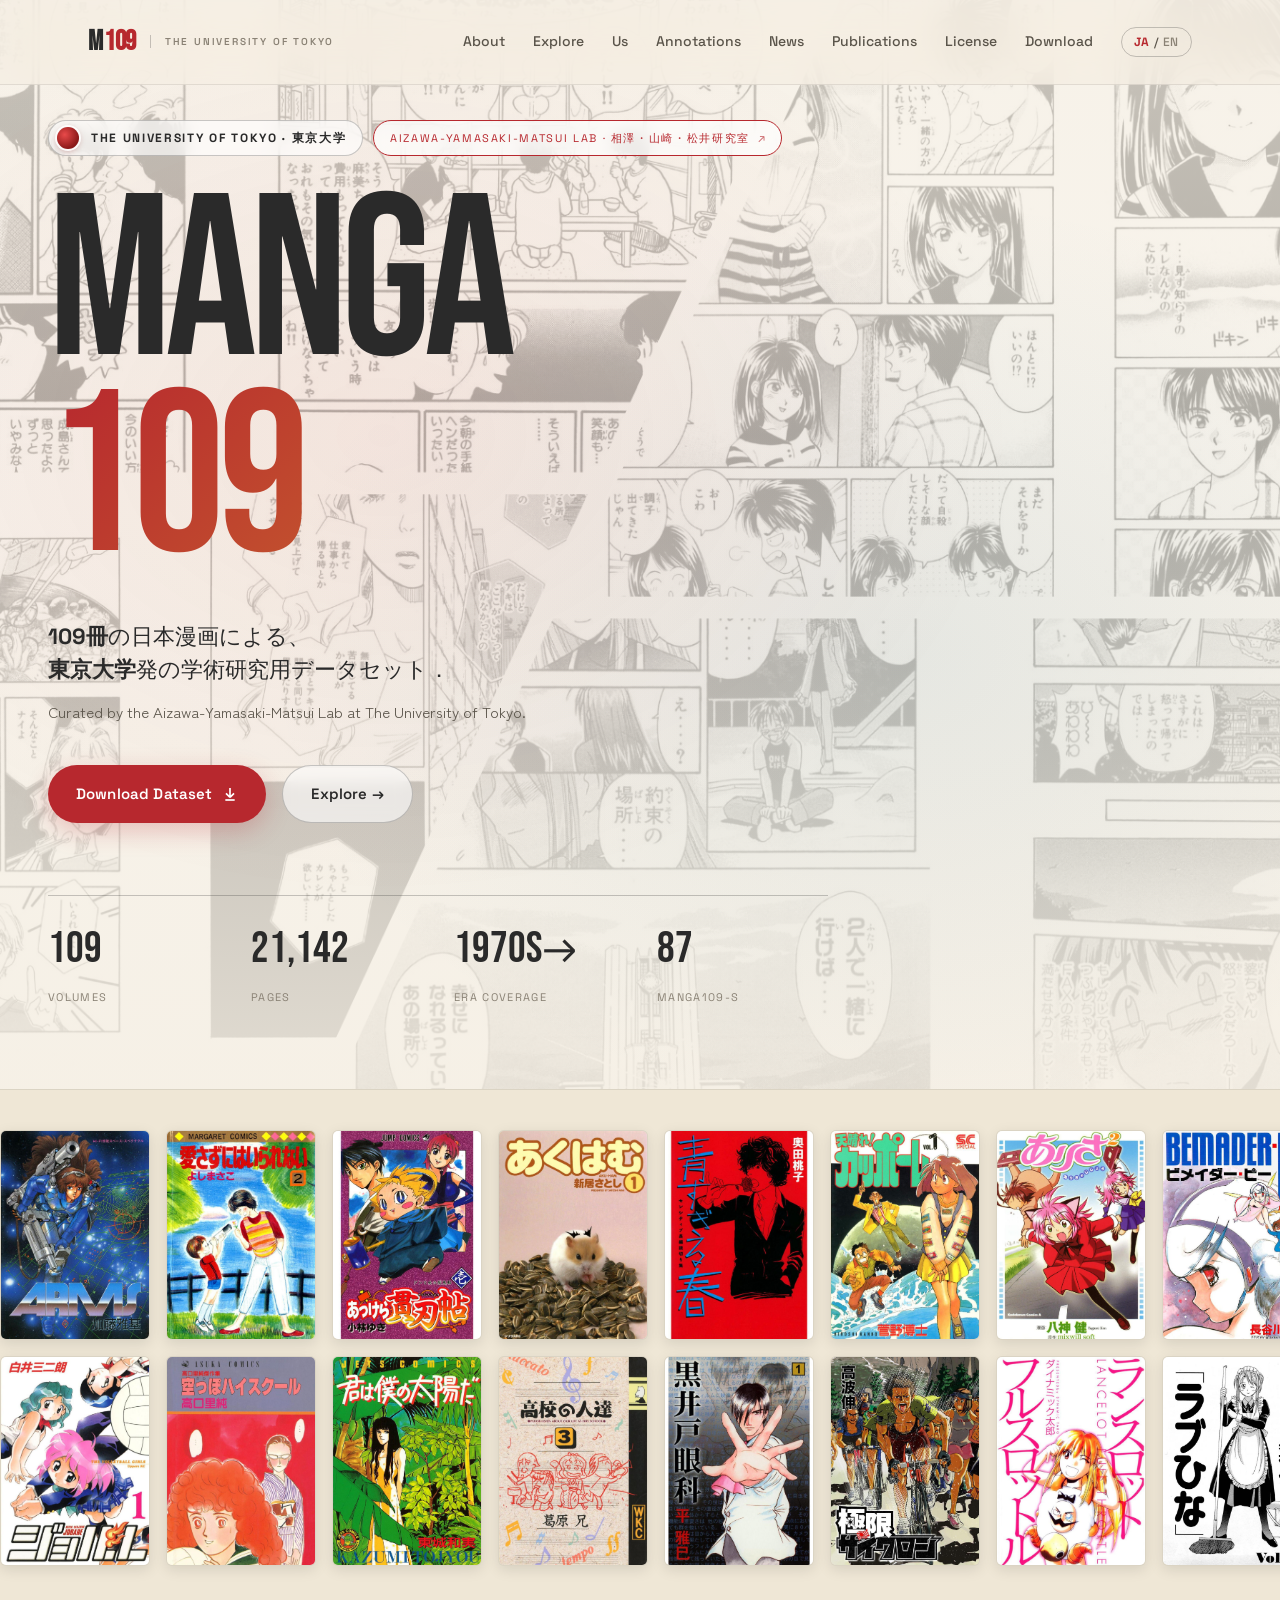
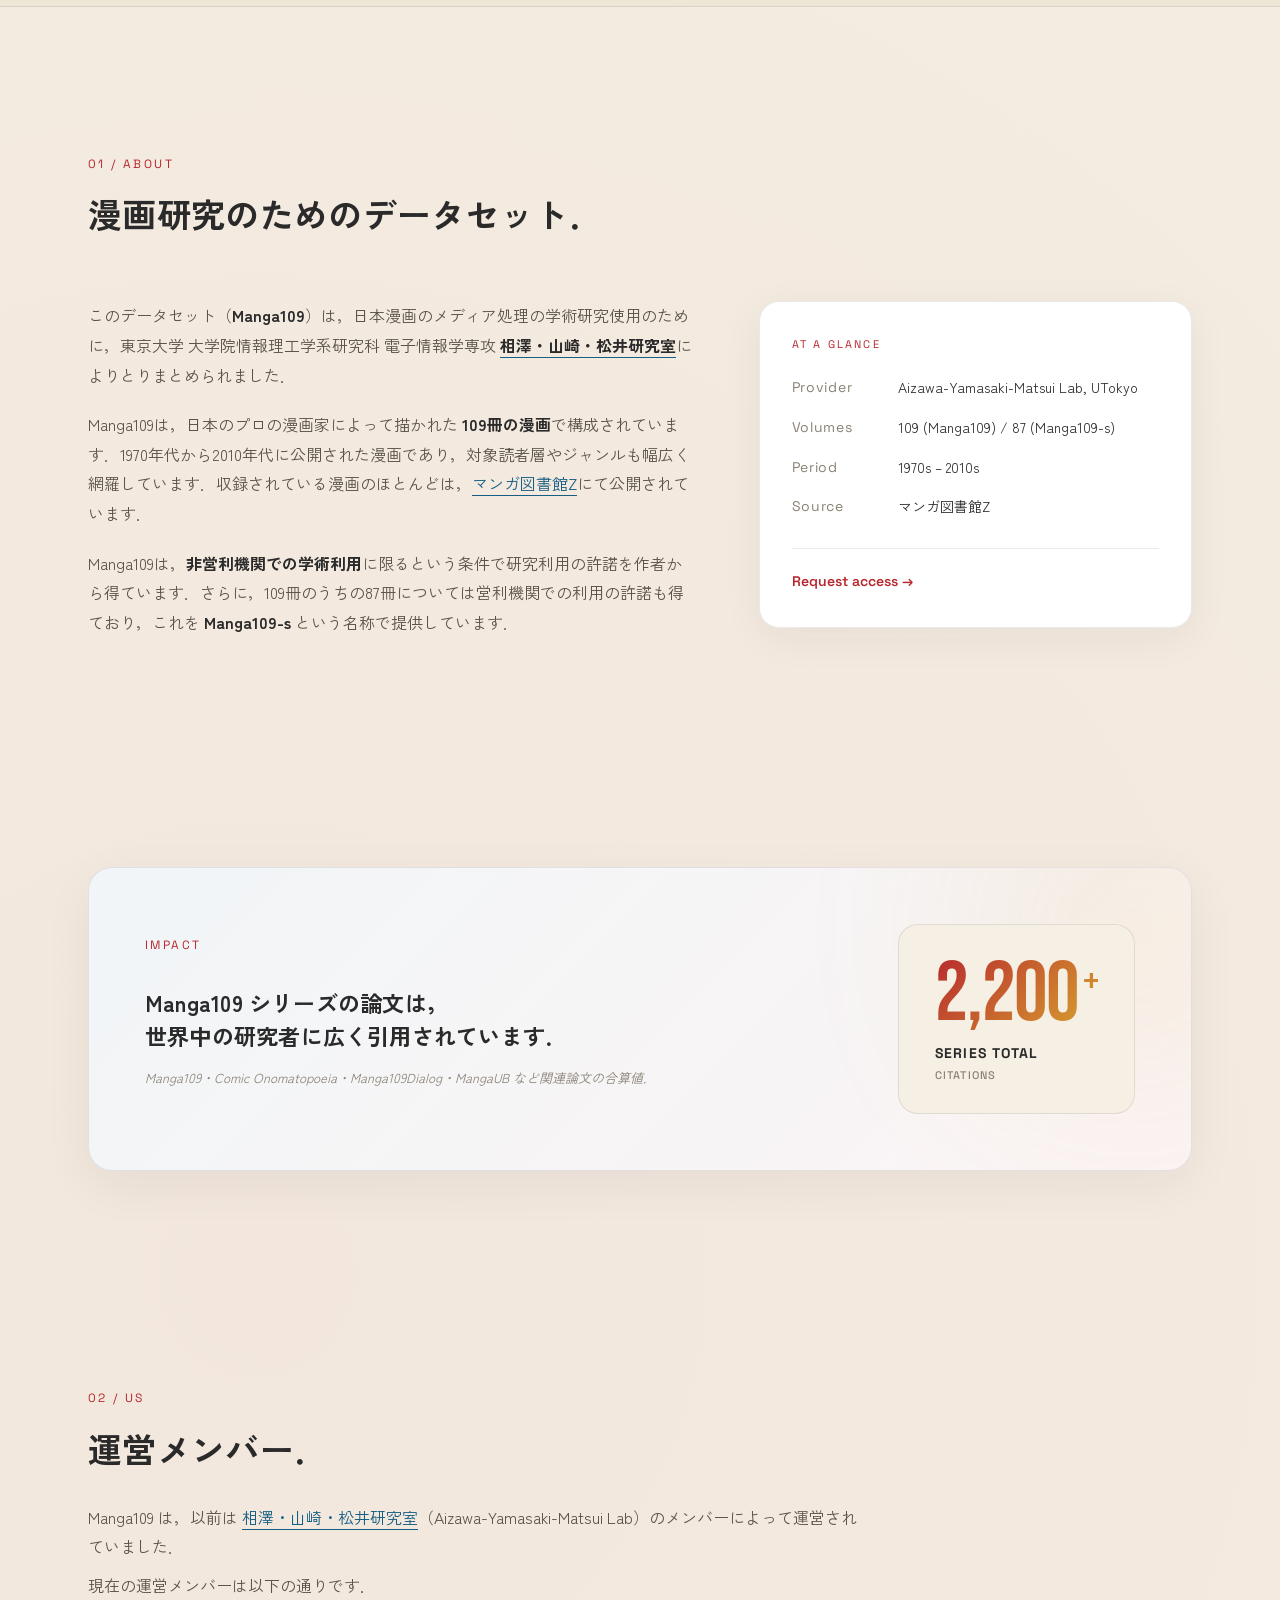
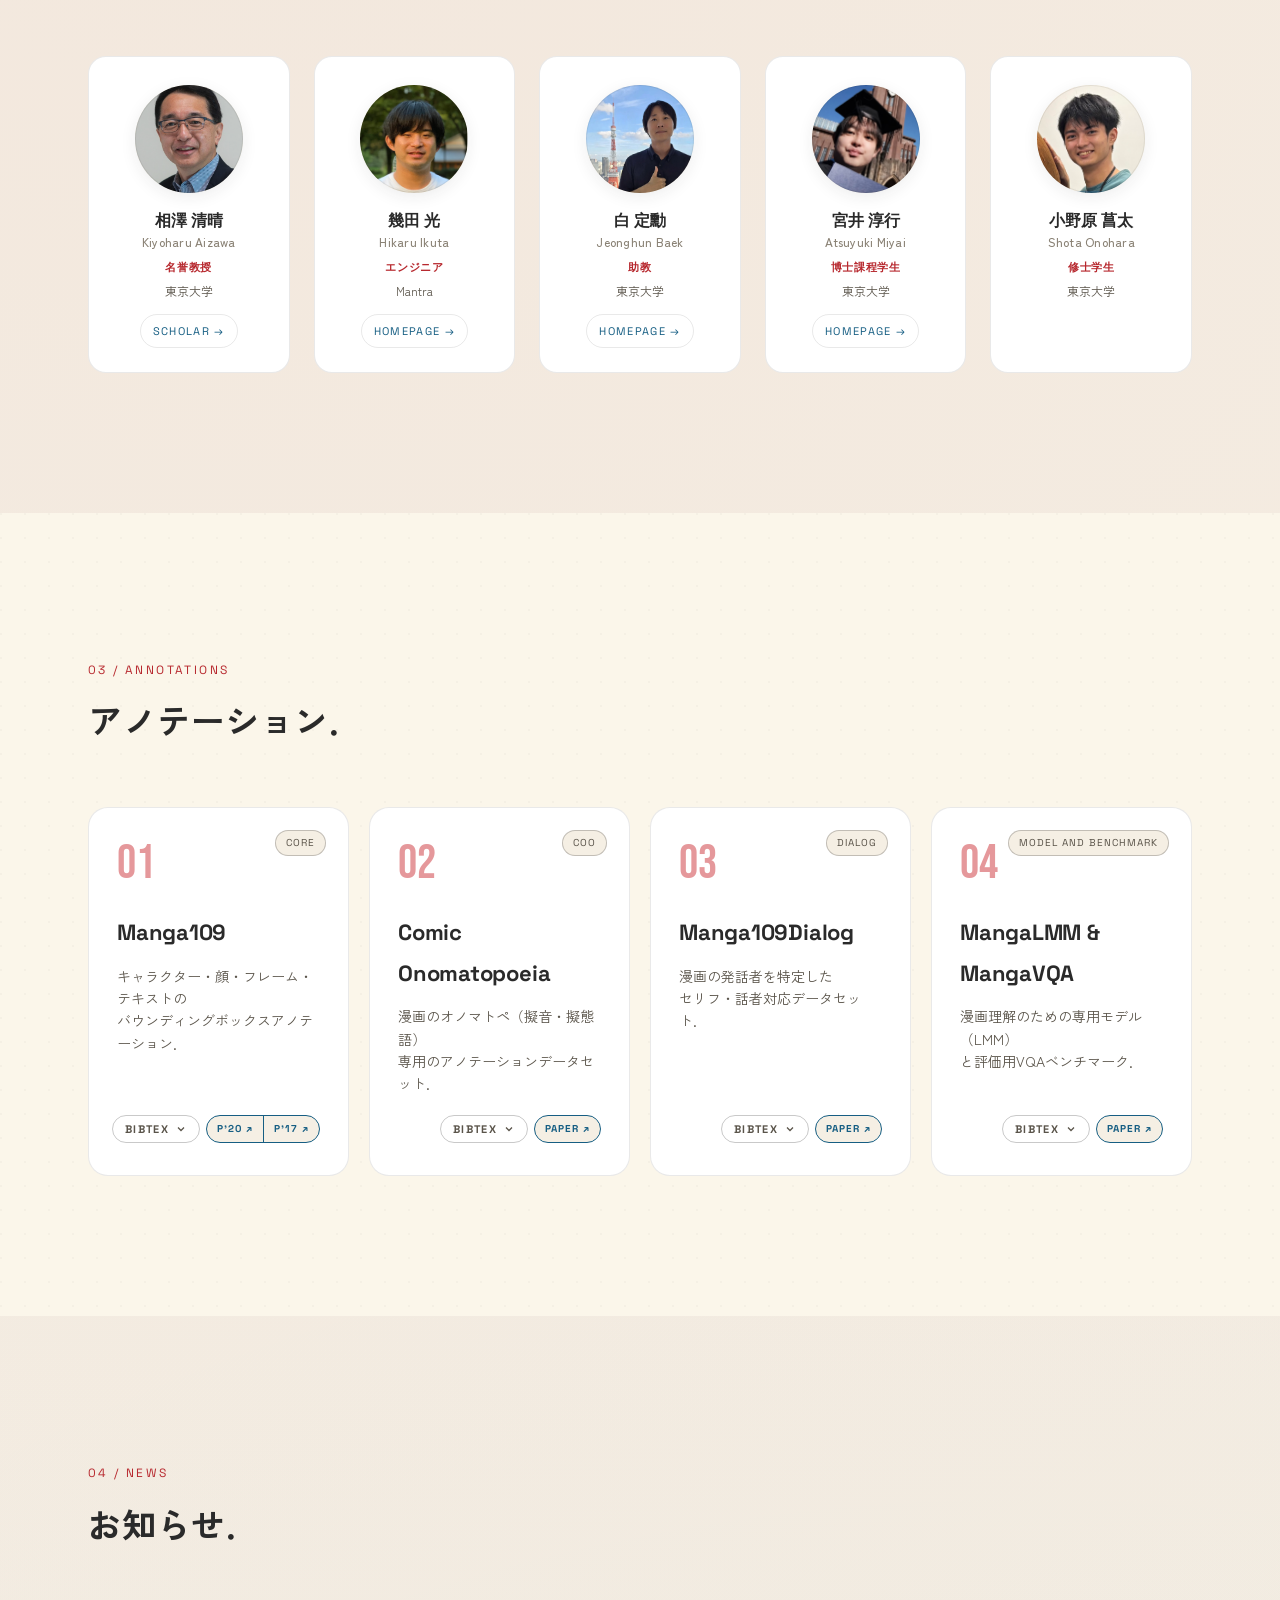
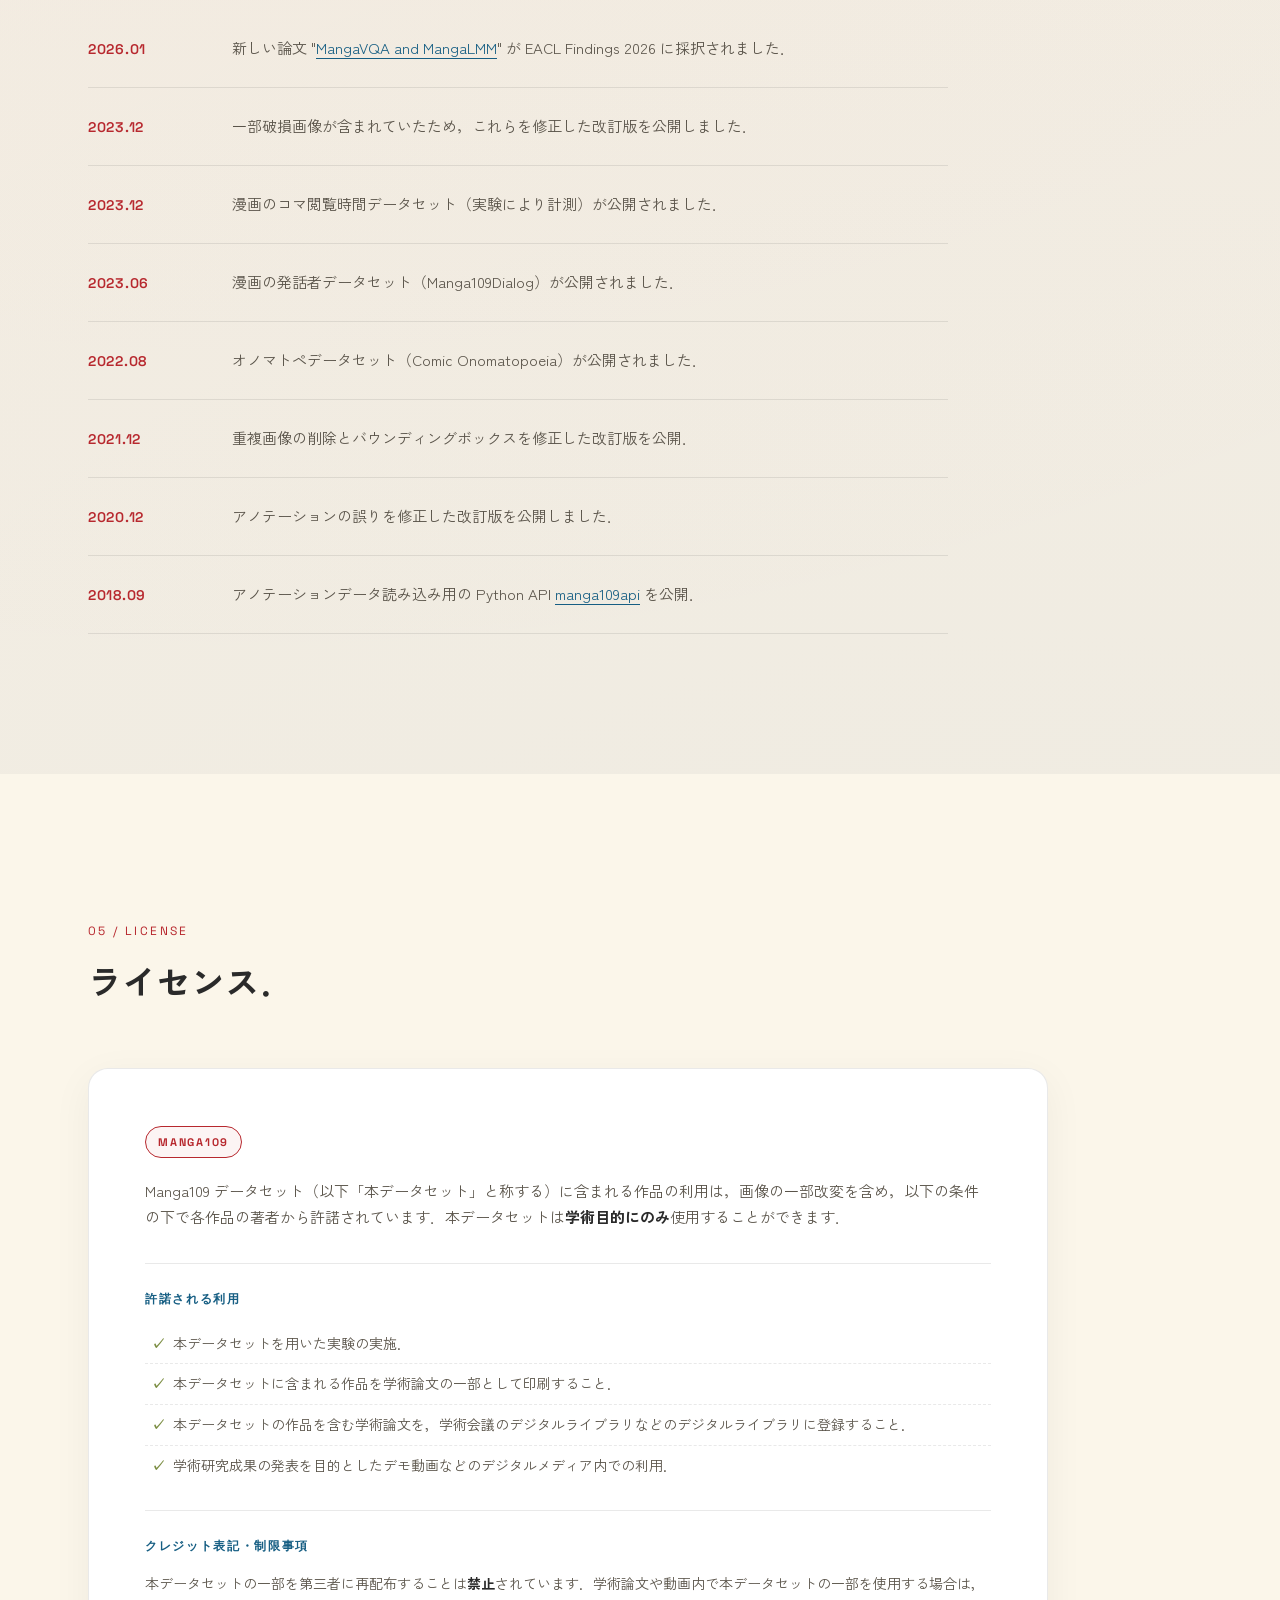
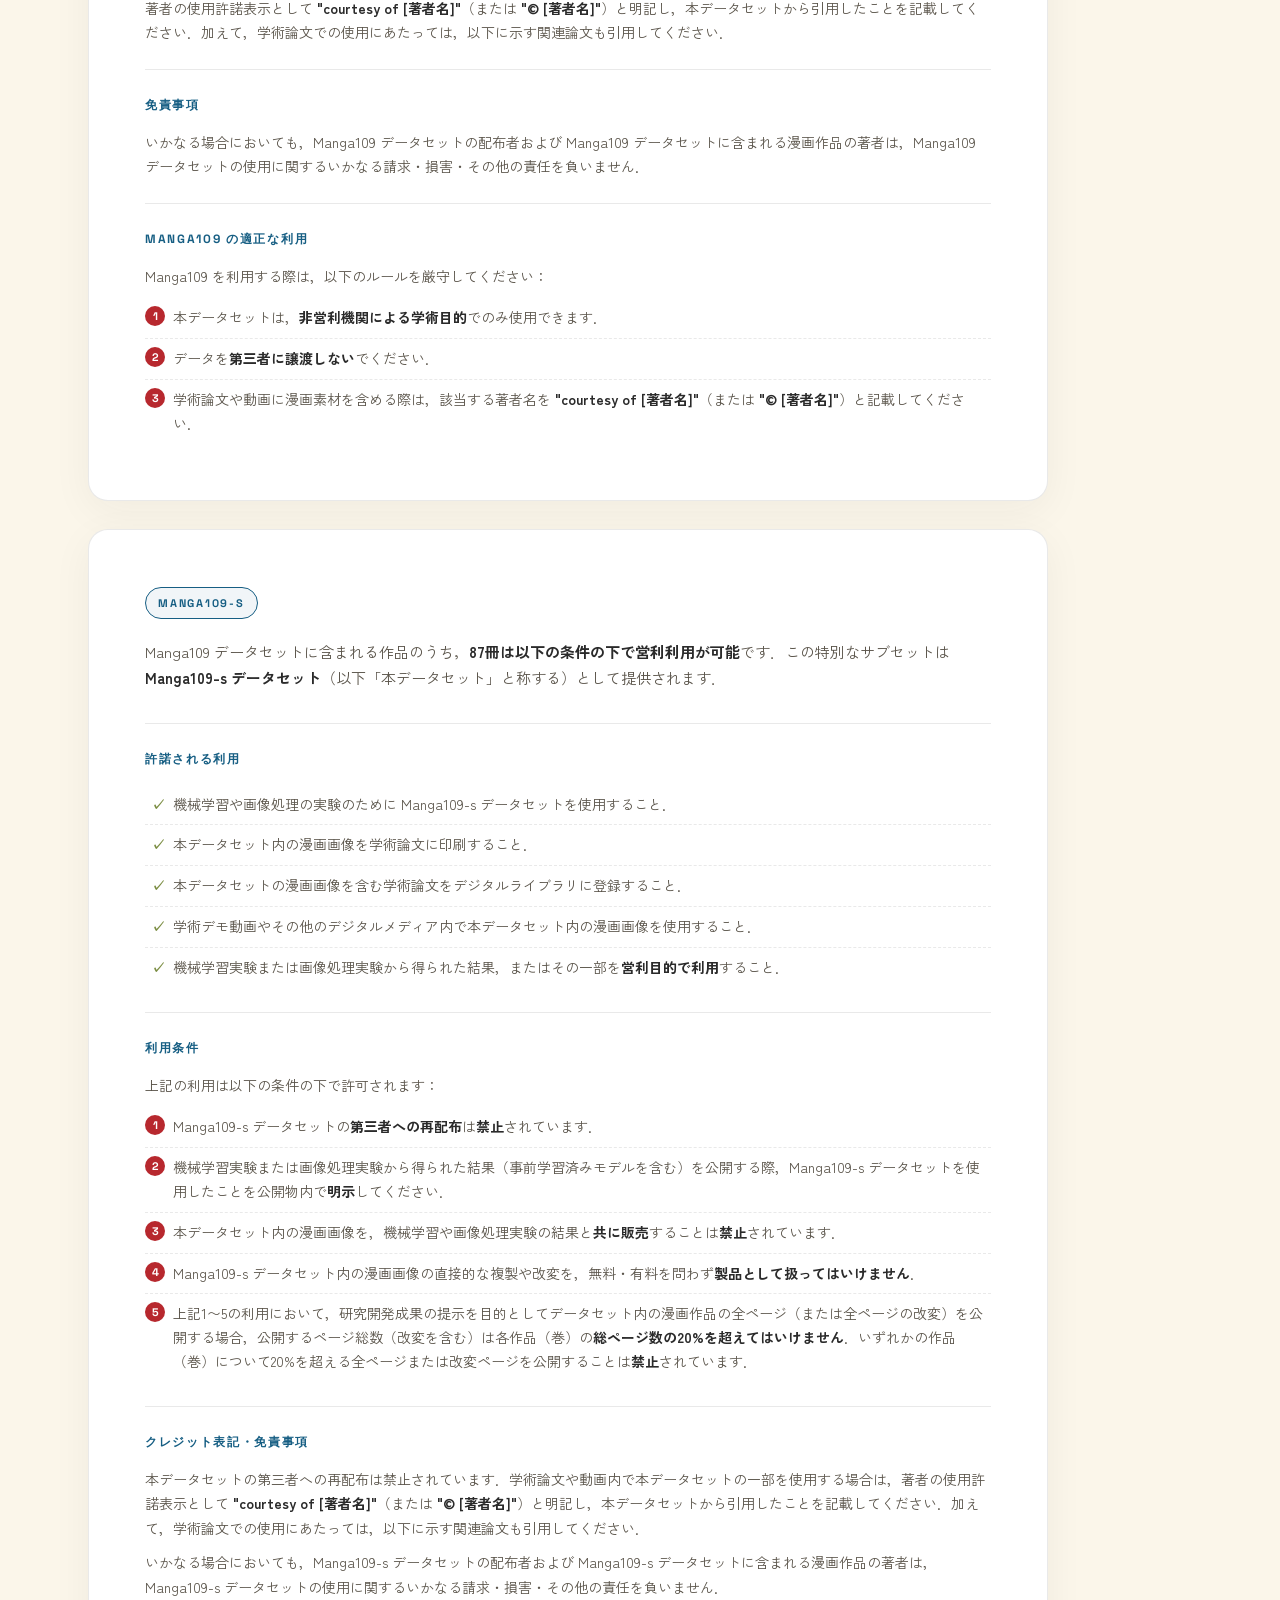
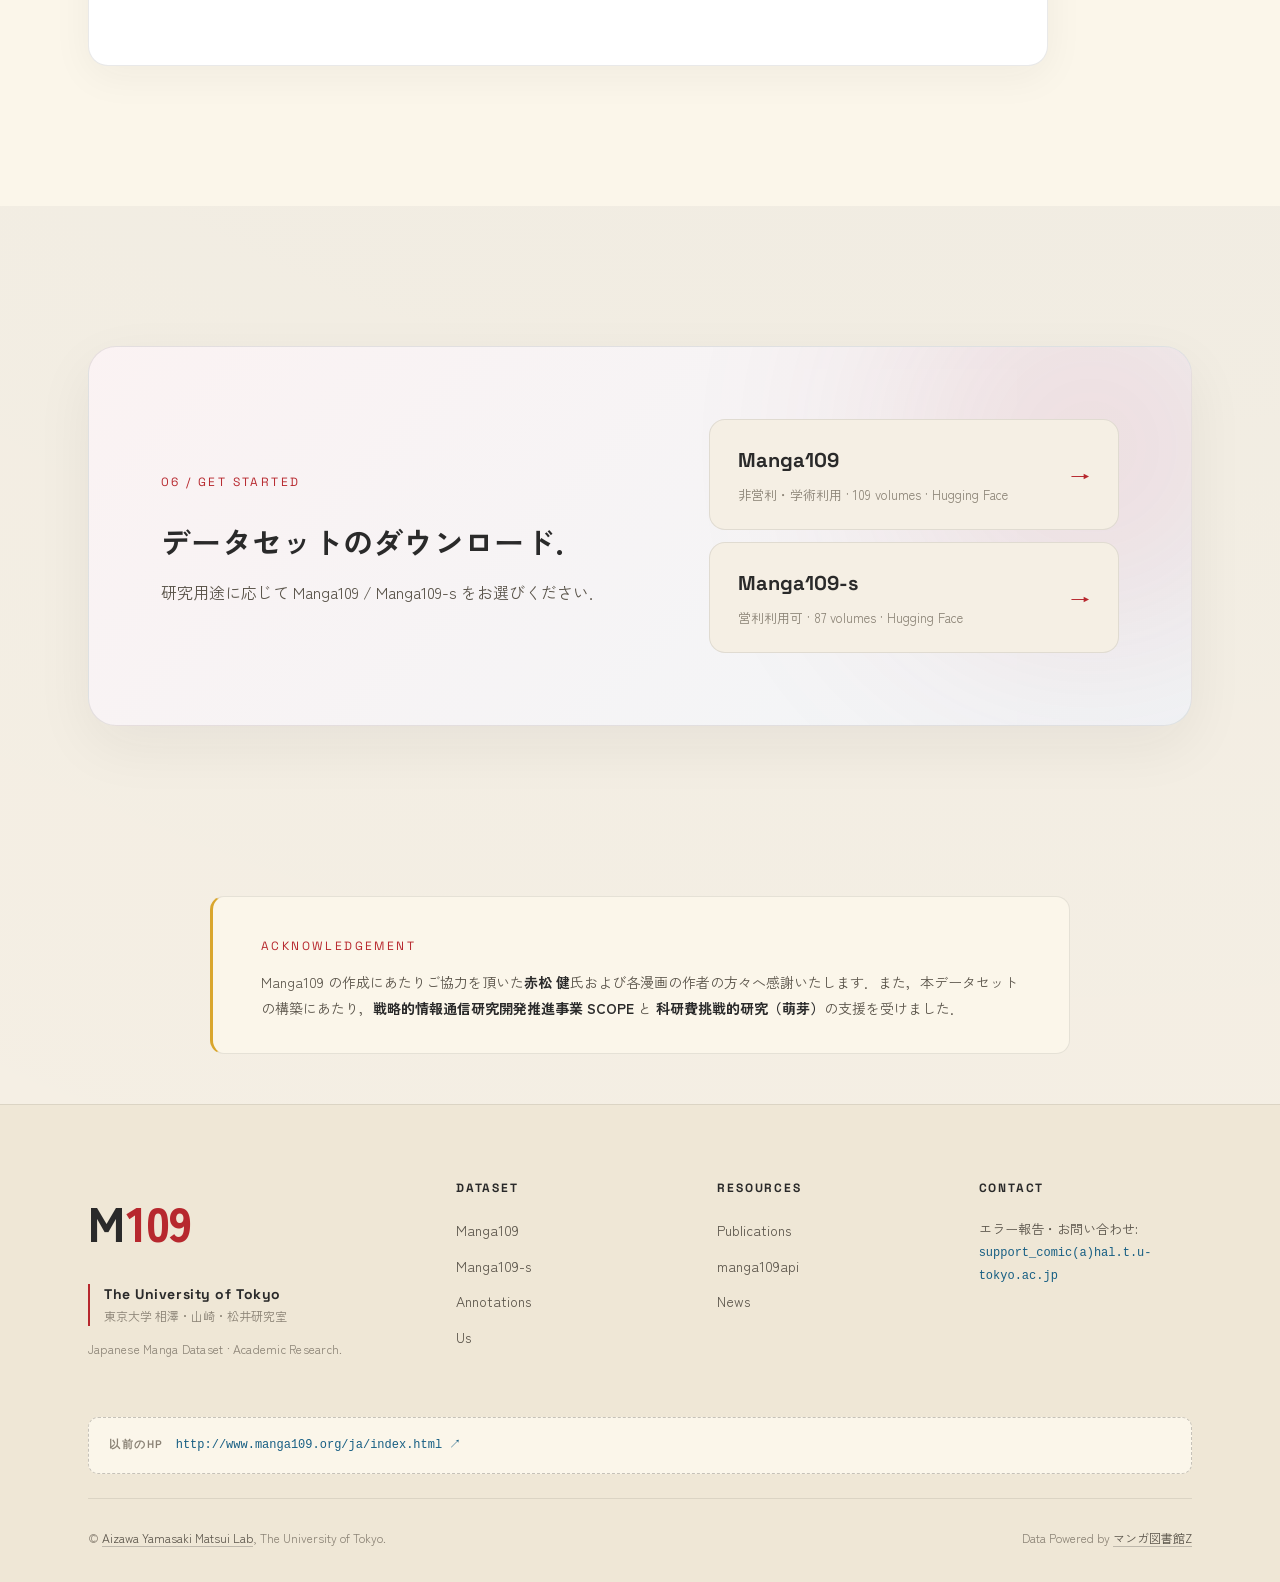
==== commit eed3f510: "update" ====
--- a/index.html
+++ b/index.html
@@ -446,11 +446,6 @@
       </div>
 
       <div class="license-section">
-        <h4>Manga109 の入手方法</h4>
-        <p>データセットの使用目的の概要を添えて，私たちまでご連絡ください．その後，ダウンロードページのアドレスとパスワードをお送りします．</p>
-      </div>
-
-      <div class="license-section">
         <h4>Manga109 の適正な利用</h4>
         <p>Manga109 を利用する際は，以下のルールを厳守してください：</p>
         <ol class="license-rules">
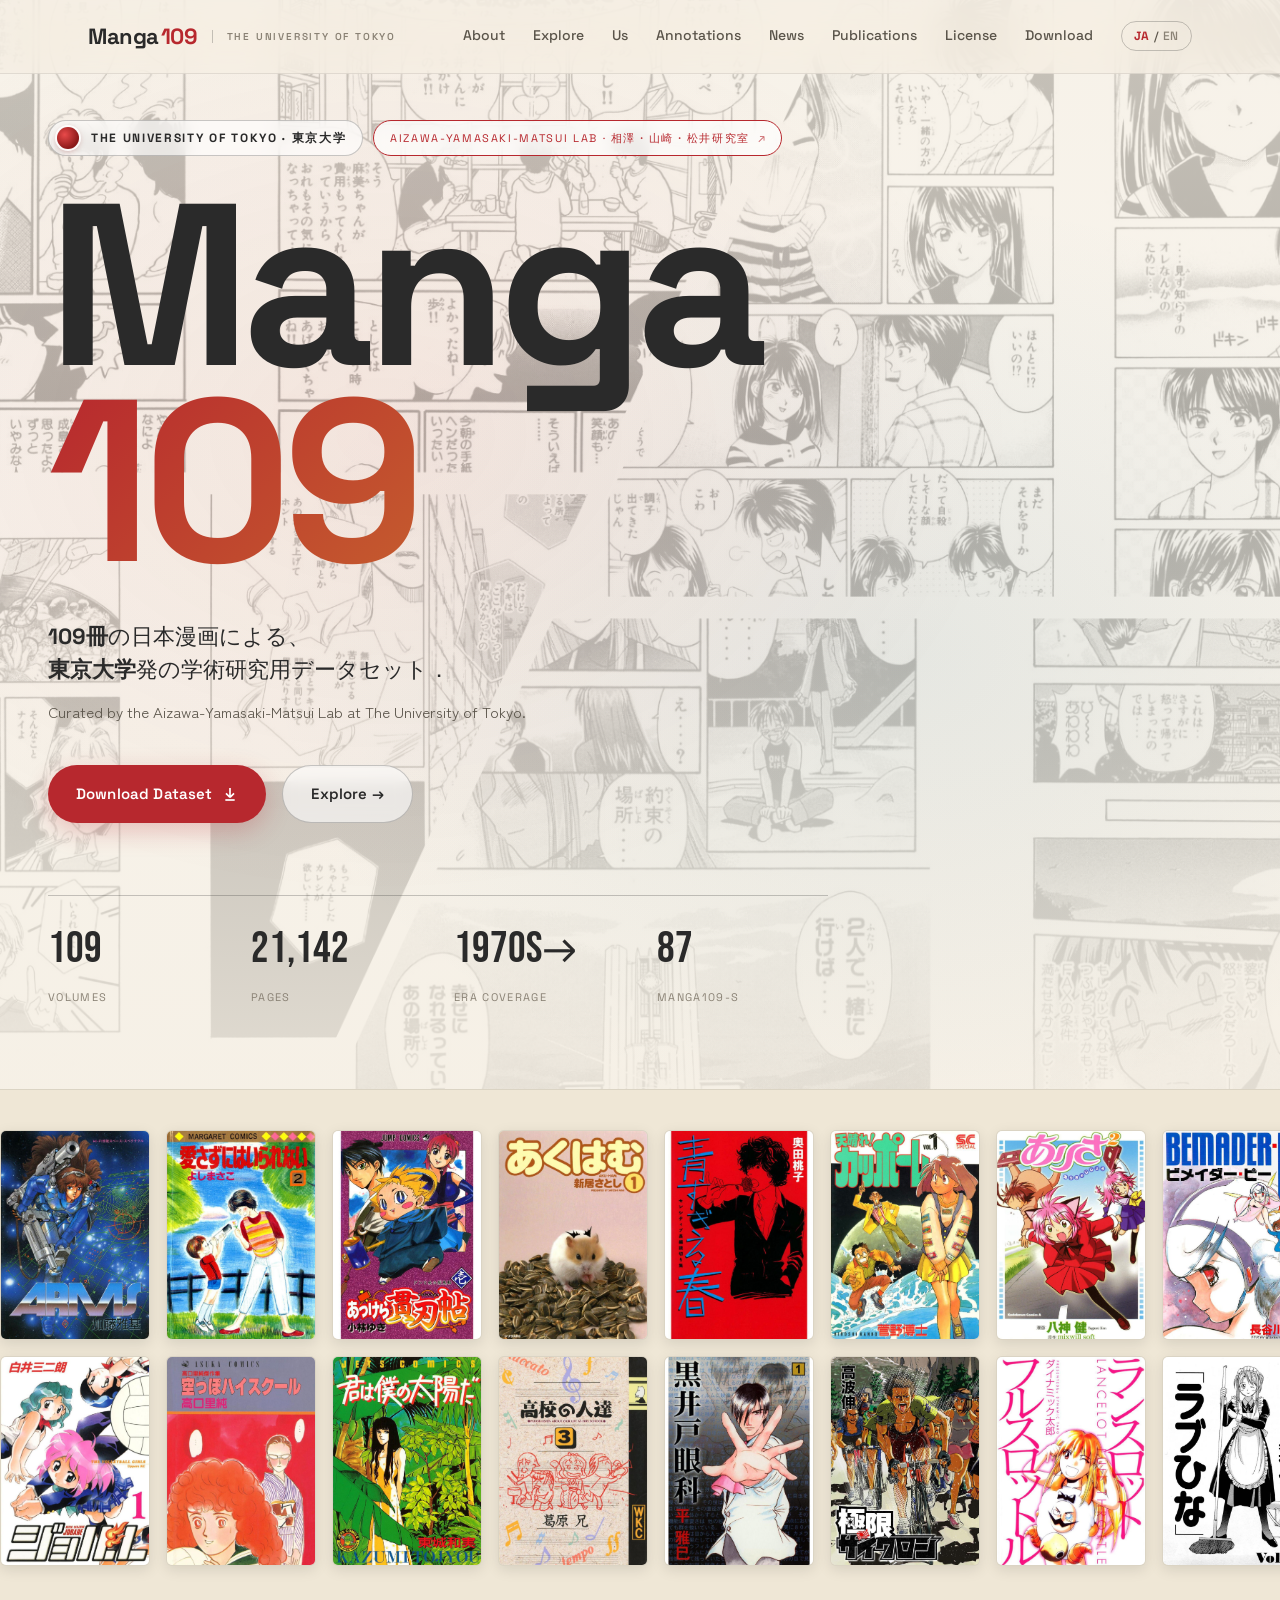
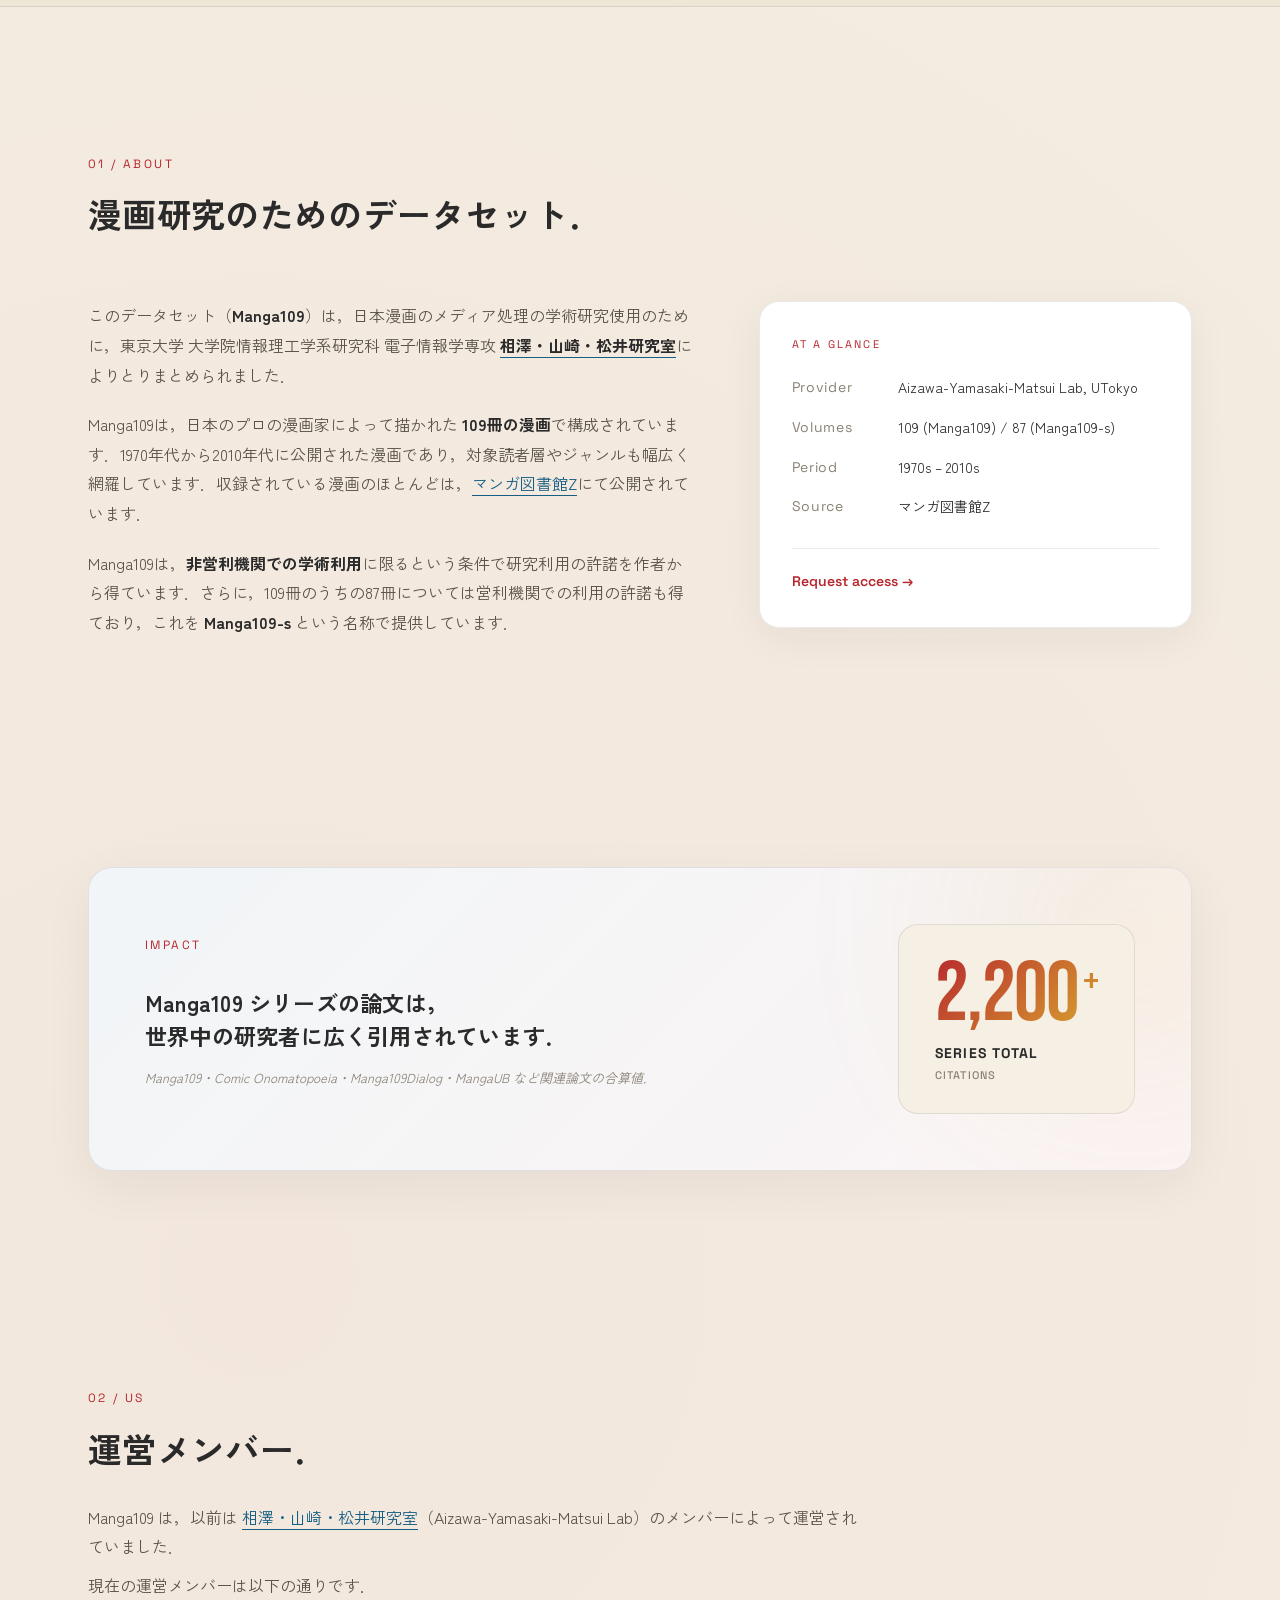
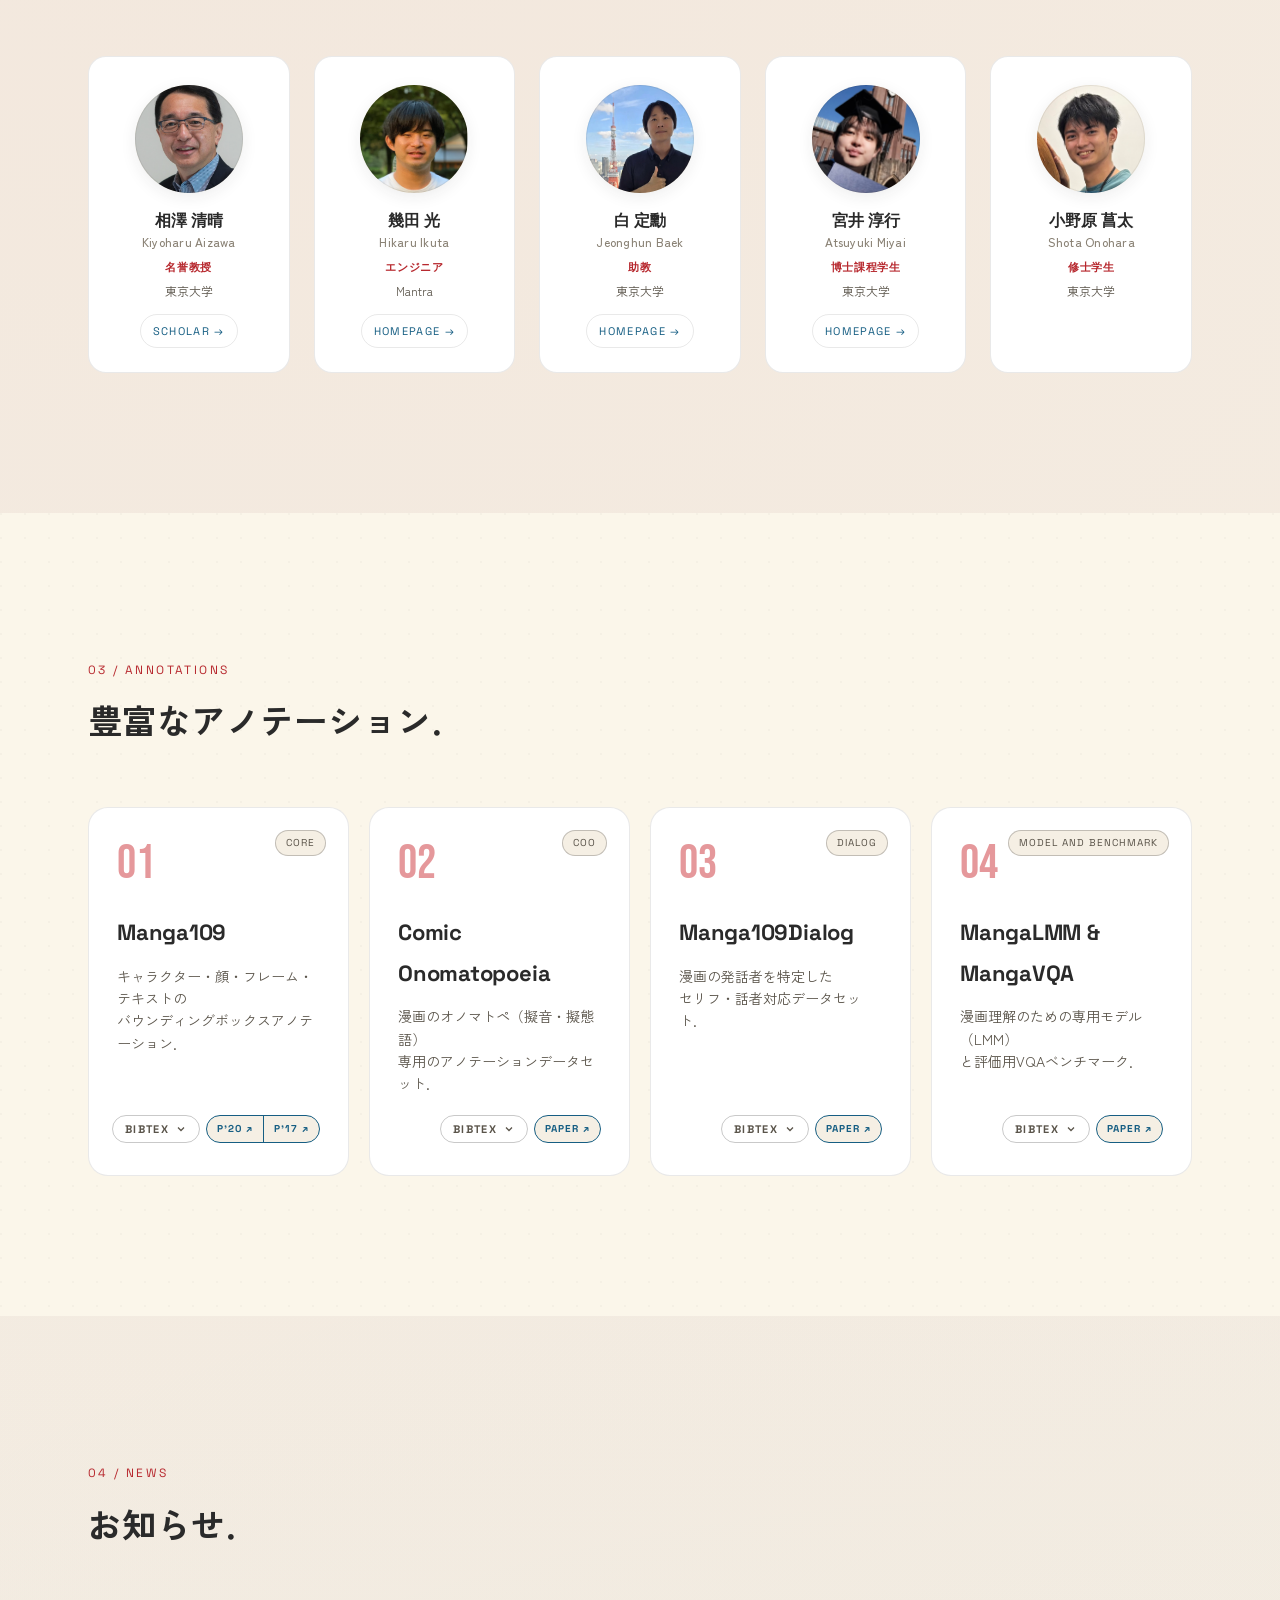
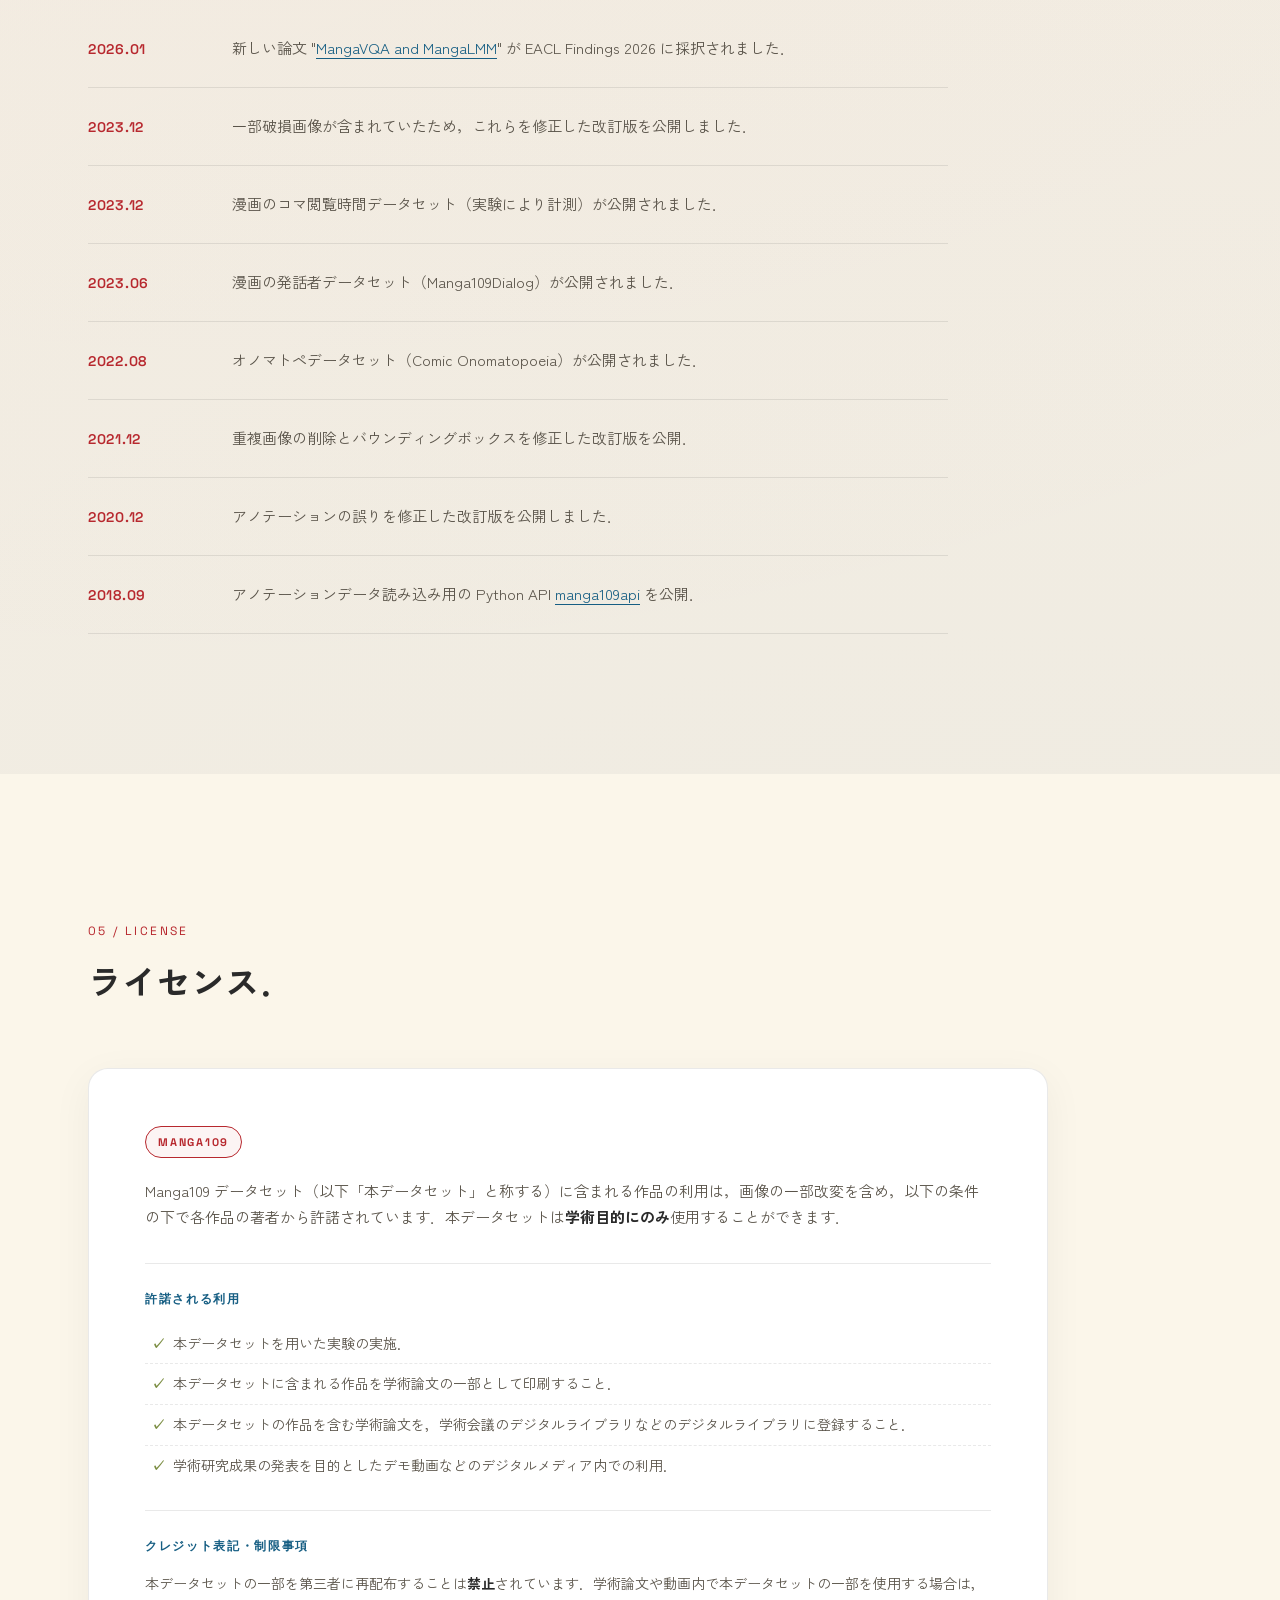
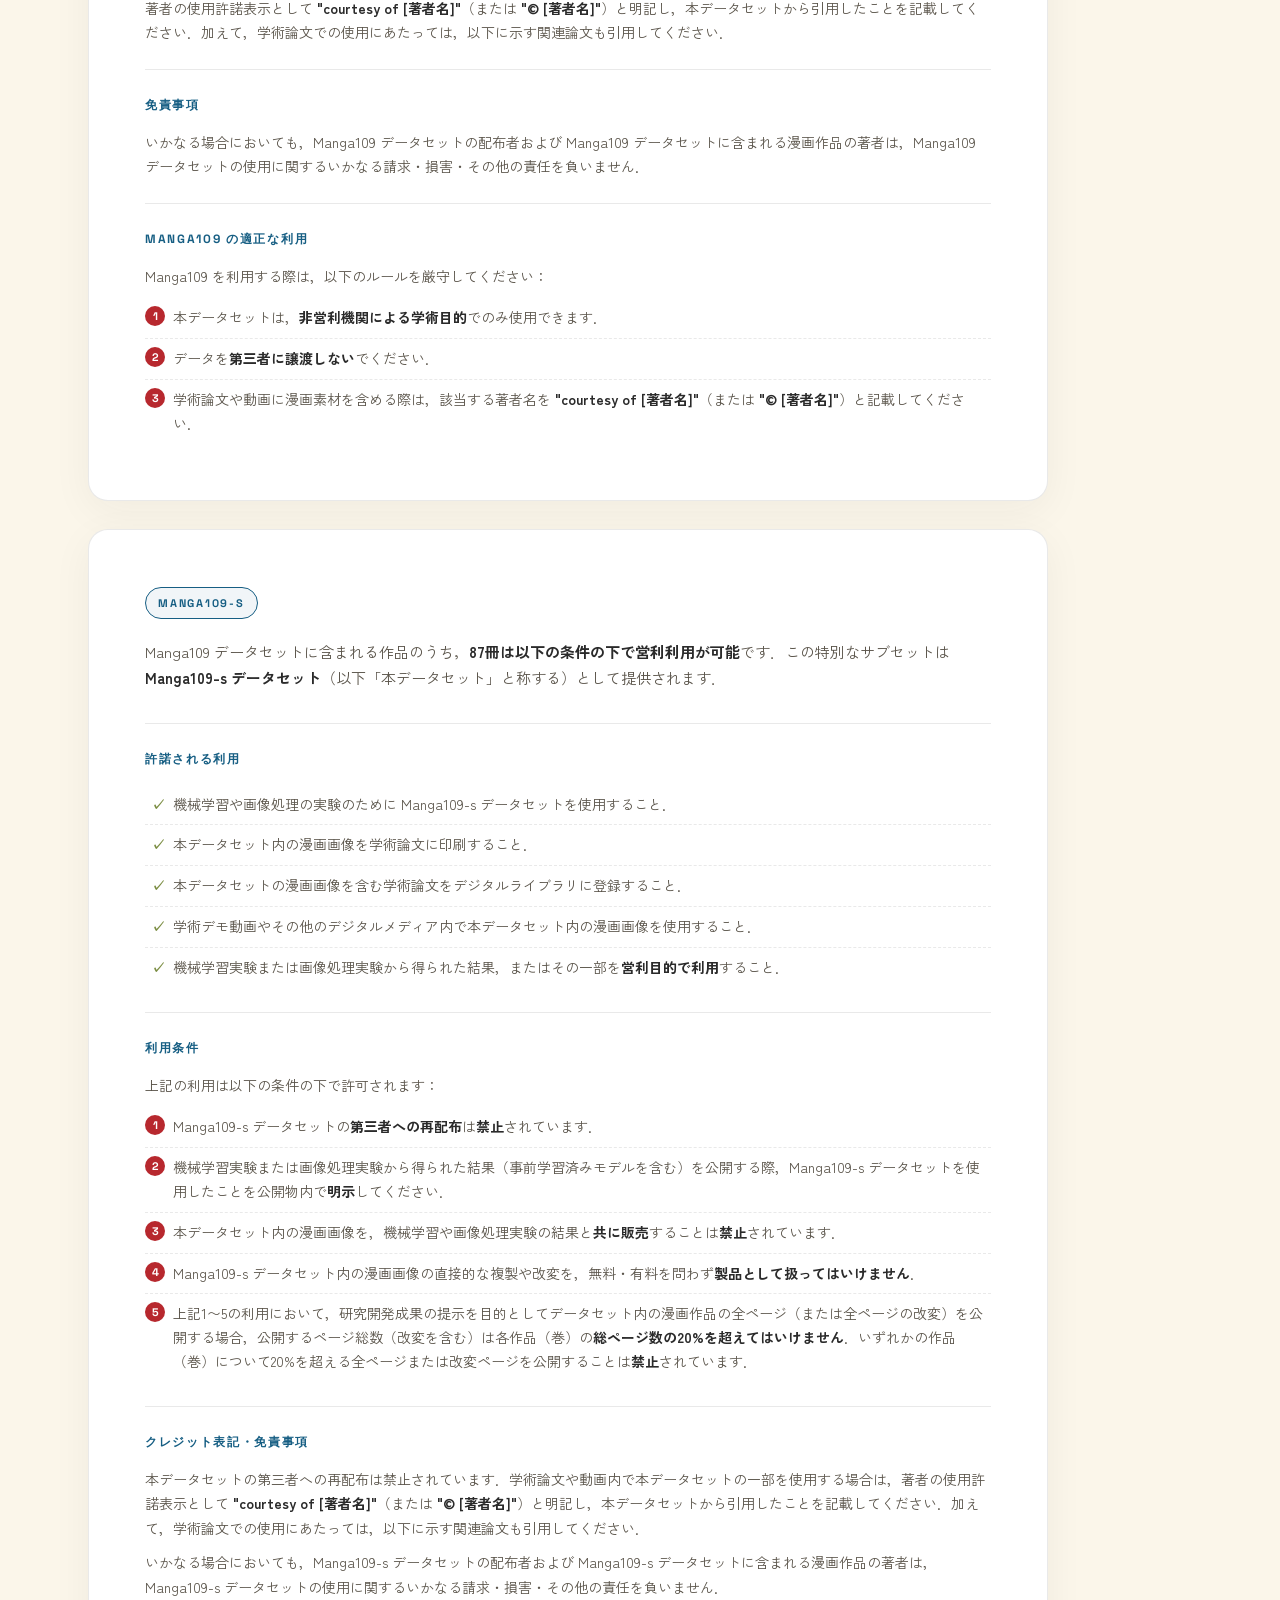
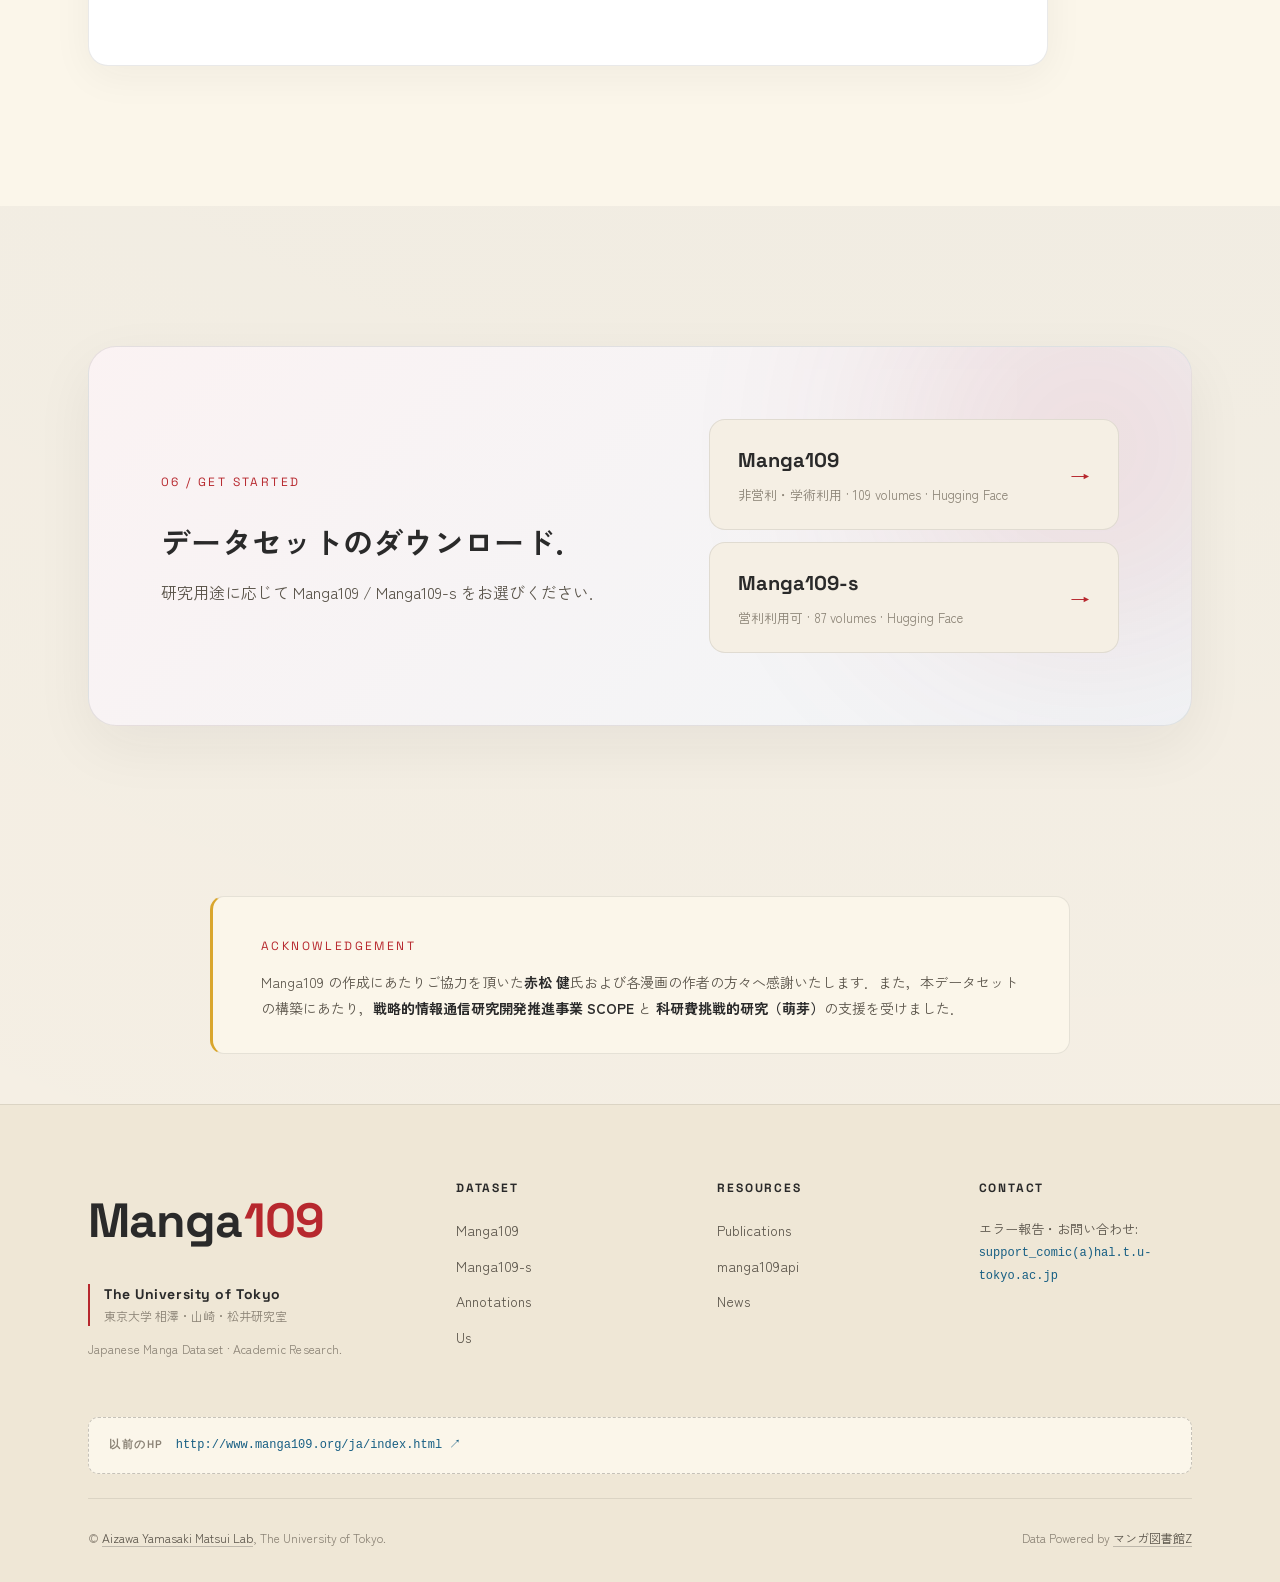
==== commit 6df3ed51: "update" ====
--- a/index.html
+++ b/index.html
@@ -15,14 +15,14 @@
 <nav class="nav">
   <div class="nav-inner">
     <a href="#" class="nav-logo">
-      <span class="logo-mark">M<span class="logo-accent">109</span></span>
+      <span class="logo-mark">Manga<span class="logo-accent">109</span></span>
       <span class="logo-sub">The University of Tokyo</span>
     </a>
     <ul class="nav-menu">
       <li><a href="#about">About</a></li>
       <li><a href="explore.html">Explore</a></li>
       <li><a href="#us">Us</a></li>
-      <li><a href="#annotations">Annotations</a></li>
+      <li><a href="annotations.html">Annotations</a></li>
       <li><a href="#news">News</a></li>
       <li><a href="publications.html">Publications</a></li>
       <li><a href="#license">License</a></li>
@@ -200,7 +200,7 @@
   <div class="container">
     <div class="section-head">
       <span class="section-tag">03 / Annotations</span>
-      <h2 class="section-title">アノテーション．</h2>
+      <h2 class="section-title">豊富なアノテーション．</h2>
     </div>
     <div class="feature-grid">
       <article class="feature-card feature-card-expandable">
@@ -536,7 +536,7 @@
   <div class="container">
     <div class="footer-grid">
       <div class="footer-brand">
-        <div class="logo-mark logo-mark-lg">M<span class="logo-accent">109</span></div>
+        <div class="logo-mark logo-mark-lg">Manga<span class="logo-accent">109</span></div>
         <p class="footer-utokyo">
           <strong>The University of Tokyo</strong><br>
           <span>東京大学 相澤・山崎・松井研究室</span>
@@ -548,7 +548,7 @@
         <ul>
           <li><a href="https://huggingface.co/datasets/hal-utokyo/Manga109" target="_blank" rel="noopener">Manga109</a></li>
           <li><a href="https://huggingface.co/datasets/hal-utokyo/Manga109-s" target="_blank" rel="noopener">Manga109-s</a></li>
-          <li><a href="#annotations">Annotations</a></li>
+          <li><a href="annotations.html">Annotations</a></li>
           <li><a href="#us">Us</a></li>
         </ul>
       </div>
--- a/style.css
+++ b/style.css
@@ -76,9 +76,9 @@
   gap: 32px;
 }
 .nav-logo {
-  font-family: var(--font-display);
-  font-size: 28px;
-  letter-spacing: 0.02em;
+  font-family: var(--font-en);
+  font-size: 22px;
+  letter-spacing: -0.01em;
   display: flex;
   align-items: center;
   gap: 14px;
@@ -102,7 +102,8 @@
 .logo-mark {
   display: inline-flex;
   align-items: baseline;
-  font-weight: 900;
+  font-family: var(--font-en);
+  font-weight: 700;
   letter-spacing: -0.02em;
   color: var(--fg);
 }
@@ -273,11 +274,11 @@
 }
 .hero-badge:hover .hero-badge-arrow { transform: translate(2px, -2px); opacity: 1; }
 .hero-title {
-  font-family: var(--font-display);
-  font-weight: 400;
+  font-family: "Space Grotesk", "Zen Kaku Gothic New", sans-serif;
+  font-weight: 700;
   font-size: clamp(80px, 18vw, 240px);
   line-height: 0.85;
-  letter-spacing: -0.03em;
+  letter-spacing: -0.04em;
   margin-bottom: 40px;
   color: var(--fg);
 }
@@ -1765,3 +1766,226 @@
 @media (max-width: 500px) {
   .footer-grid { grid-template-columns: 1fr; }
 }
+
+/* Annotations subpage */
+.section-anno,
+.section-anno-stats,
+.section-anno-xml {
+  background: var(--bg);
+}
+.section-anno-stats { background: var(--bg-soft); }
+.anno-lead {
+  max-width: 820px;
+  color: var(--fg-dim);
+  font-size: 15px;
+  line-height: 1.85;
+  margin: 0 0 28px;
+}
+.anno-lead code {
+  font-family: "SF Mono", Menlo, Consolas, monospace;
+  font-size: 13px;
+  background: var(--bg-washi);
+  color: var(--accent-3);
+  padding: 2px 7px;
+  border-radius: 4px;
+}
+.anno-lead-muted {
+  font-size: 13px;
+  color: var(--fg-muted);
+}
+.anno-tree {
+  background: var(--bg-card);
+  border: 1px solid var(--border);
+  border-radius: 12px;
+  padding: 28px 32px;
+  margin: 0 0 32px;
+  max-width: 820px;
+  font-family: var(--font-en);
+  font-size: 14px;
+}
+.anno-tree ul {
+  list-style: none;
+  padding: 0;
+  margin: 0;
+}
+.anno-tree > ul > li > ul { padding-left: 24px; margin-top: 10px; }
+.anno-tree ul ul ul { padding-left: 24px; margin-top: 4px; }
+.anno-tree li {
+  position: relative;
+  padding: 4px 0;
+  color: var(--fg);
+}
+.anno-tree ul ul li::before {
+  content: '';
+  position: absolute;
+  left: -14px;
+  top: 14px;
+  width: 10px;
+  height: 1px;
+  background: var(--border-hover);
+}
+.anno-tree ul ul li::after {
+  content: '';
+  position: absolute;
+  left: -14px;
+  top: 0;
+  bottom: 50%;
+  width: 1px;
+  background: var(--border-hover);
+}
+.anno-tree ul ul li:last-child::after { bottom: calc(50% - 0px); }
+.anno-tree code {
+  font-family: "SF Mono", Menlo, Consolas, monospace;
+  font-size: 13px;
+  font-weight: 700;
+  color: var(--accent);
+  background: transparent;
+  padding: 0;
+}
+.anno-tree-desc {
+  margin-left: 12px;
+  color: var(--fg-muted);
+  font-family: var(--font-jp-sans);
+  font-size: 13px;
+}
+.anno-tree-ellipsis {
+  color: var(--fg-muted);
+  letter-spacing: 0.2em;
+}
+
+.anno-types {
+  display: grid;
+  grid-template-columns: repeat(4, 1fr);
+  gap: 16px;
+  margin: 0 0 32px;
+}
+.anno-type {
+  background: var(--bg-card);
+  border: 1px solid var(--border);
+  border-radius: 12px;
+  padding: 24px 22px 22px;
+  transition: border-color 0.2s, transform 0.2s;
+  position: relative;
+}
+.anno-type:hover {
+  border-color: var(--accent);
+  transform: translateY(-2px);
+}
+.anno-type-num {
+  font-family: var(--font-display);
+  font-size: 12px;
+  letter-spacing: 0.14em;
+  color: var(--fg-muted);
+  margin-bottom: 10px;
+}
+.anno-type h4 {
+  margin: 0 0 10px;
+  font-size: 18px;
+}
+.anno-type h4 code {
+  font-family: "SF Mono", Menlo, Consolas, monospace;
+  font-size: 17px;
+  font-weight: 700;
+  color: var(--accent);
+  background: transparent;
+  padding: 0;
+}
+.anno-type p {
+  margin: 0 0 10px;
+  font-size: 14px;
+  color: var(--fg);
+  line-height: 1.65;
+}
+.anno-type-extra {
+  display: block;
+  font-size: 12px;
+  color: var(--fg-muted);
+  line-height: 1.55;
+  padding-top: 10px;
+  border-top: 1px dashed var(--border);
+}
+@media (max-width: 900px) {
+  .anno-types { grid-template-columns: repeat(2, 1fr); }
+}
+@media (max-width: 520px) {
+  .anno-types { grid-template-columns: 1fr; }
+}
+
+.anno-table-wrap {
+  overflow-x: auto;
+  background: var(--bg-card);
+  border: 1px solid var(--border);
+  border-radius: 12px;
+}
+.anno-table {
+  width: 100%;
+  border-collapse: collapse;
+  font-size: 13px;
+  min-width: 720px;
+}
+.anno-table thead th {
+  padding: 16px 14px;
+  text-align: left;
+  font-family: var(--font-en);
+  font-size: 11px;
+  font-weight: 700;
+  letter-spacing: 0.08em;
+  text-transform: uppercase;
+  color: var(--fg-dim);
+  border-bottom: 1px solid var(--border);
+  white-space: nowrap;
+}
+.anno-table th.num,
+.anno-table td.num {
+  text-align: right;
+  font-family: var(--font-en);
+  font-variant-numeric: tabular-nums;
+}
+.anno-table tbody tr {
+  border-bottom: 1px solid var(--border);
+  transition: background 0.15s;
+}
+.anno-table tbody tr:last-child { border-bottom: none; }
+.anno-table tbody tr:hover { background: var(--bg-soft); }
+.anno-table td {
+  padding: 14px;
+  color: var(--fg);
+  white-space: nowrap;
+}
+.anno-ver {
+  font-family: "SF Mono", Menlo, Consolas, monospace;
+  font-weight: 600;
+  color: var(--fg);
+}
+.anno-latest {
+  display: inline-block;
+  margin-left: 8px;
+  padding: 2px 8px;
+  font-family: var(--font-en);
+  font-size: 10px;
+  font-style: normal;
+  font-weight: 700;
+  letter-spacing: 0.12em;
+  text-transform: uppercase;
+  color: var(--accent);
+  background: rgba(183, 40, 46, 0.08);
+  border-radius: 10px;
+}
+
+.anno-code {
+  margin: 0;
+  padding: 24px 28px;
+  background: var(--bg-card);
+  border: 1px solid var(--border);
+  border-radius: 12px;
+  overflow-x: auto;
+  font-size: 12px;
+  line-height: 1.7;
+  color: var(--fg);
+}
+.anno-code code {
+  font-family: "SF Mono", Menlo, Consolas, monospace;
+  font-size: 12px;
+  color: var(--fg);
+  white-space: pre;
+}
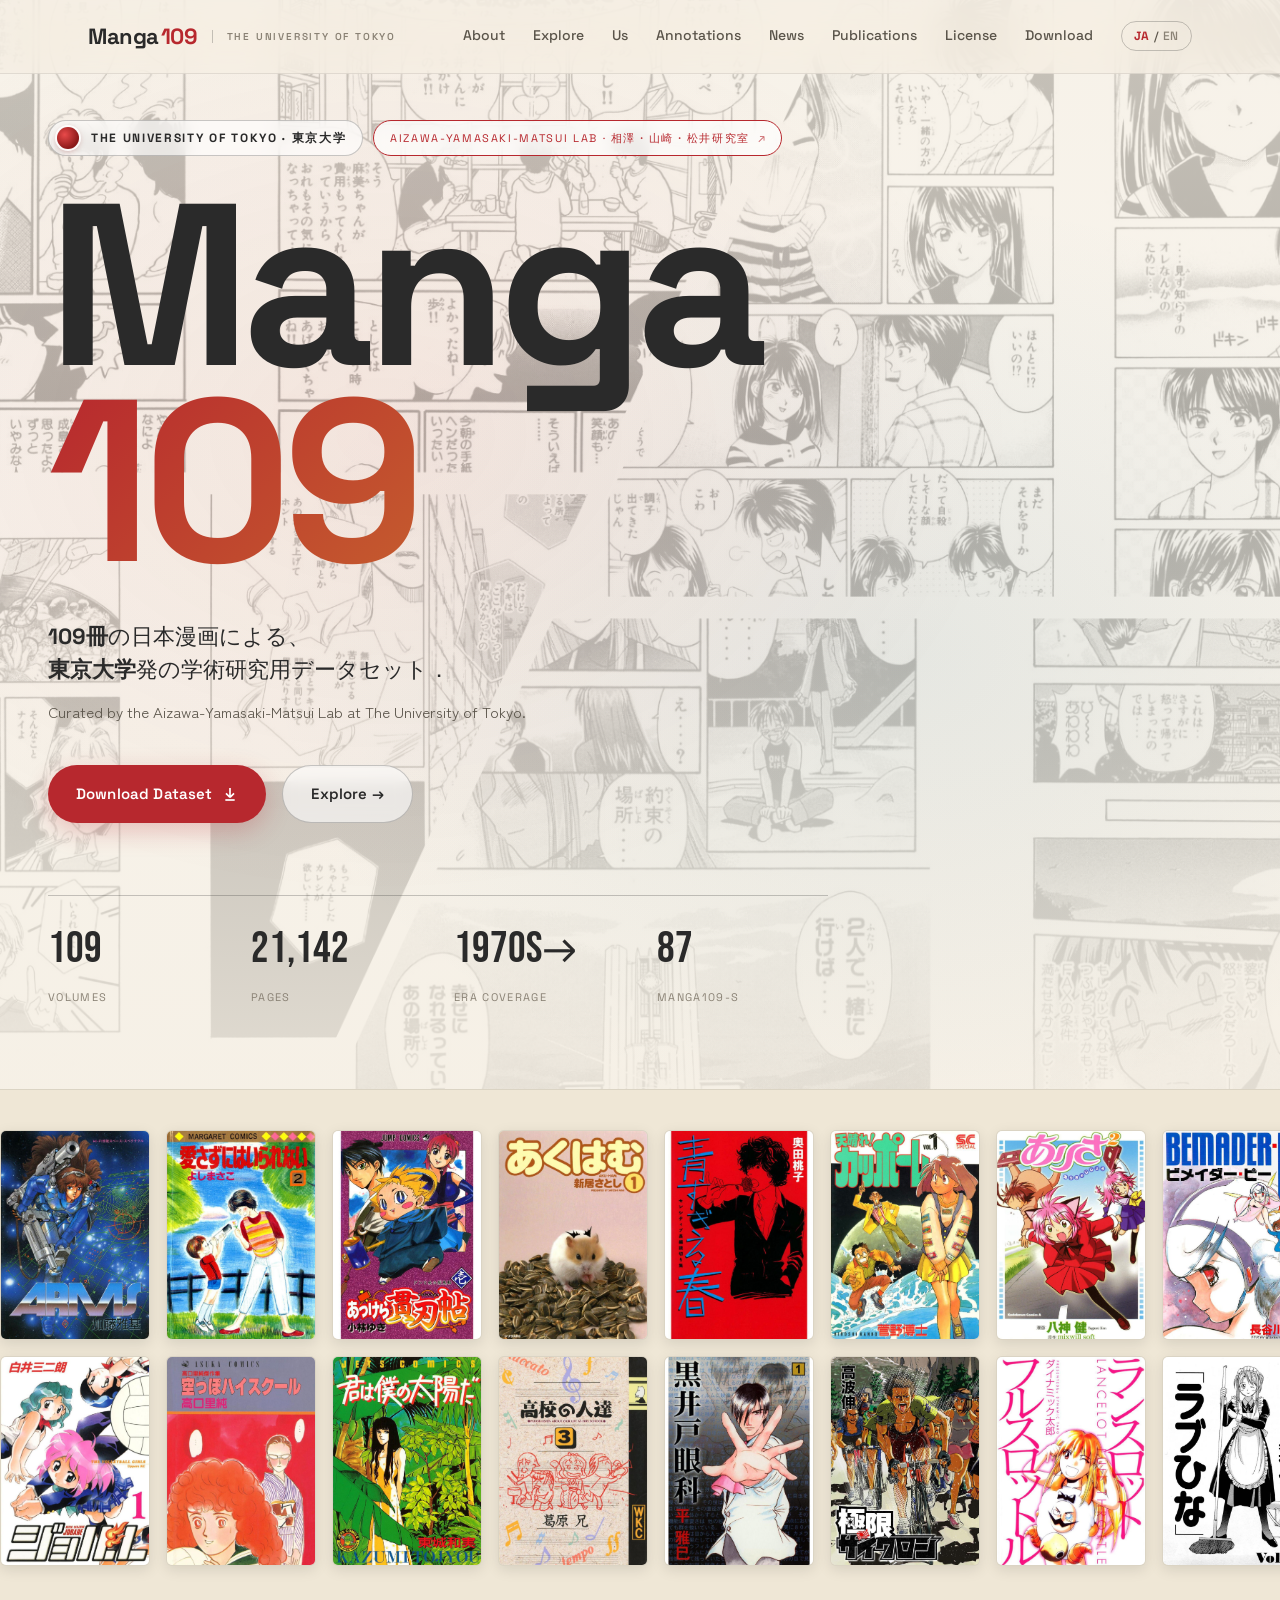
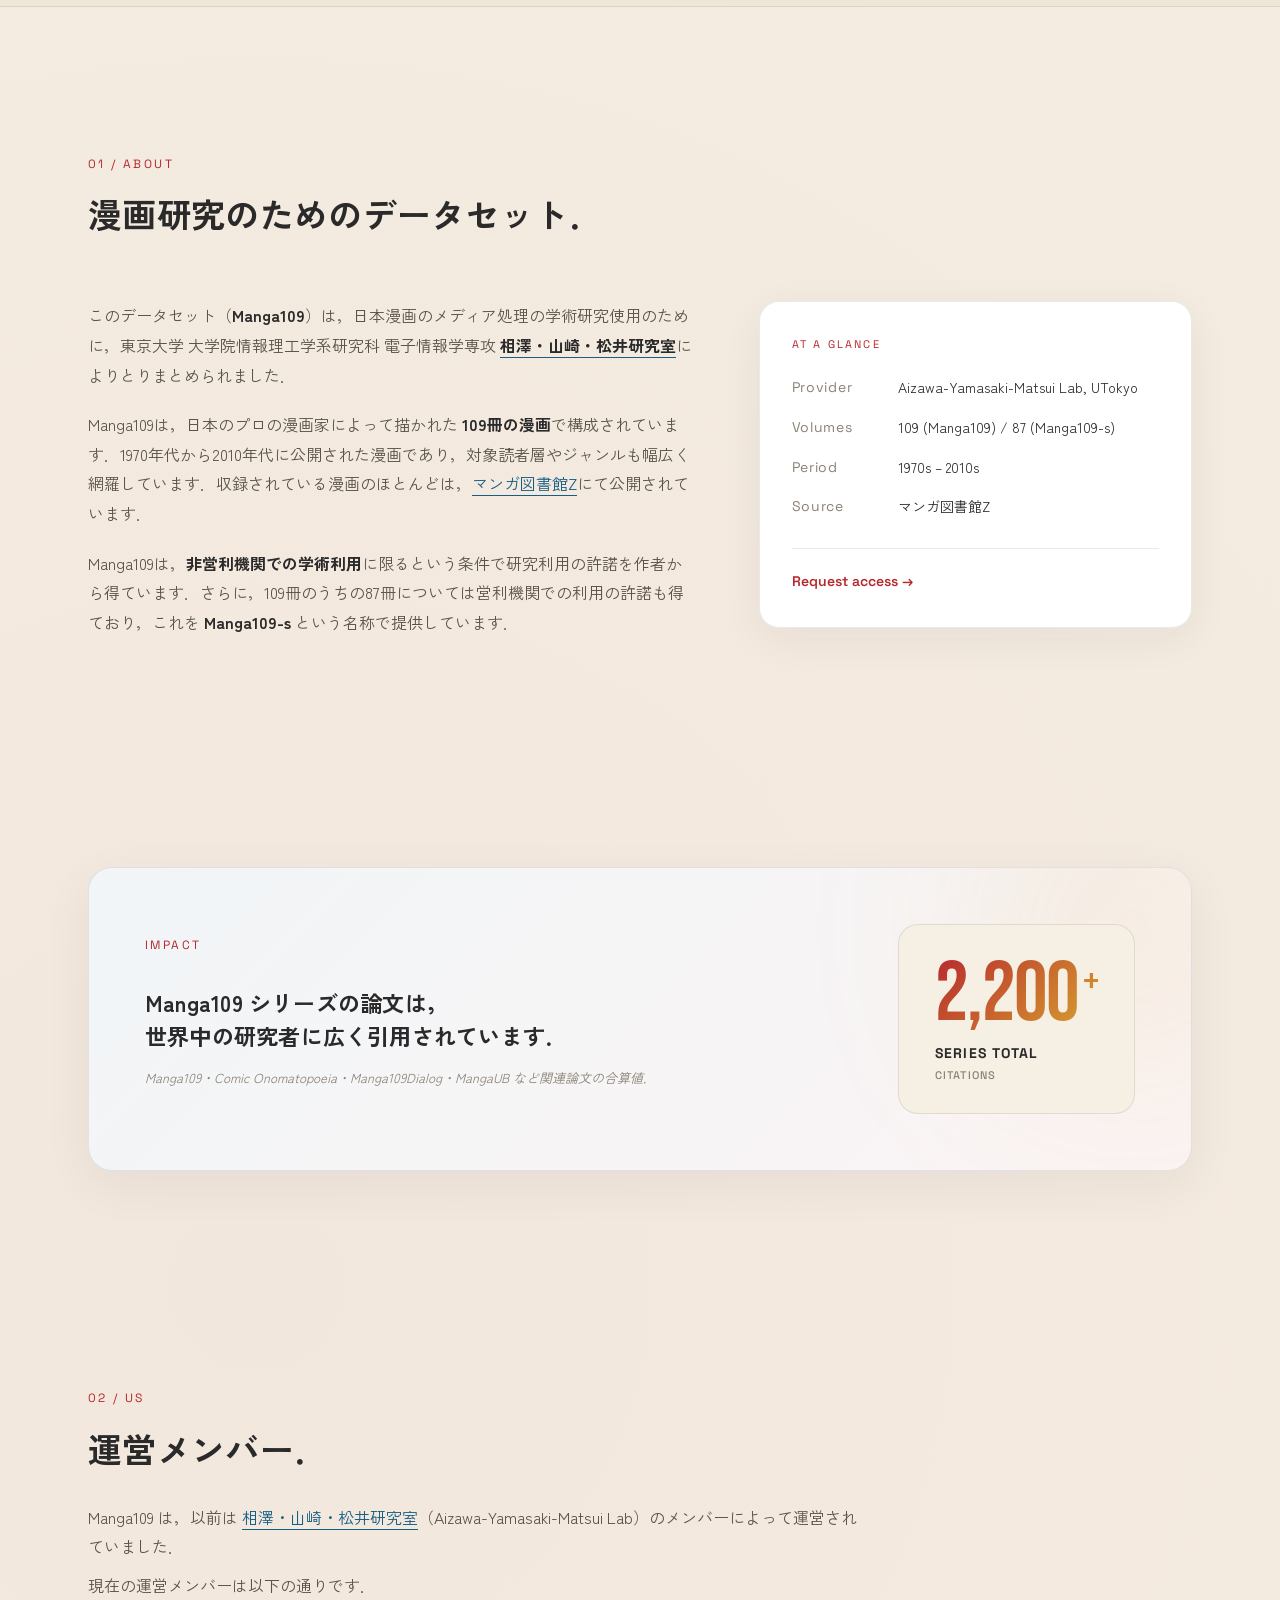
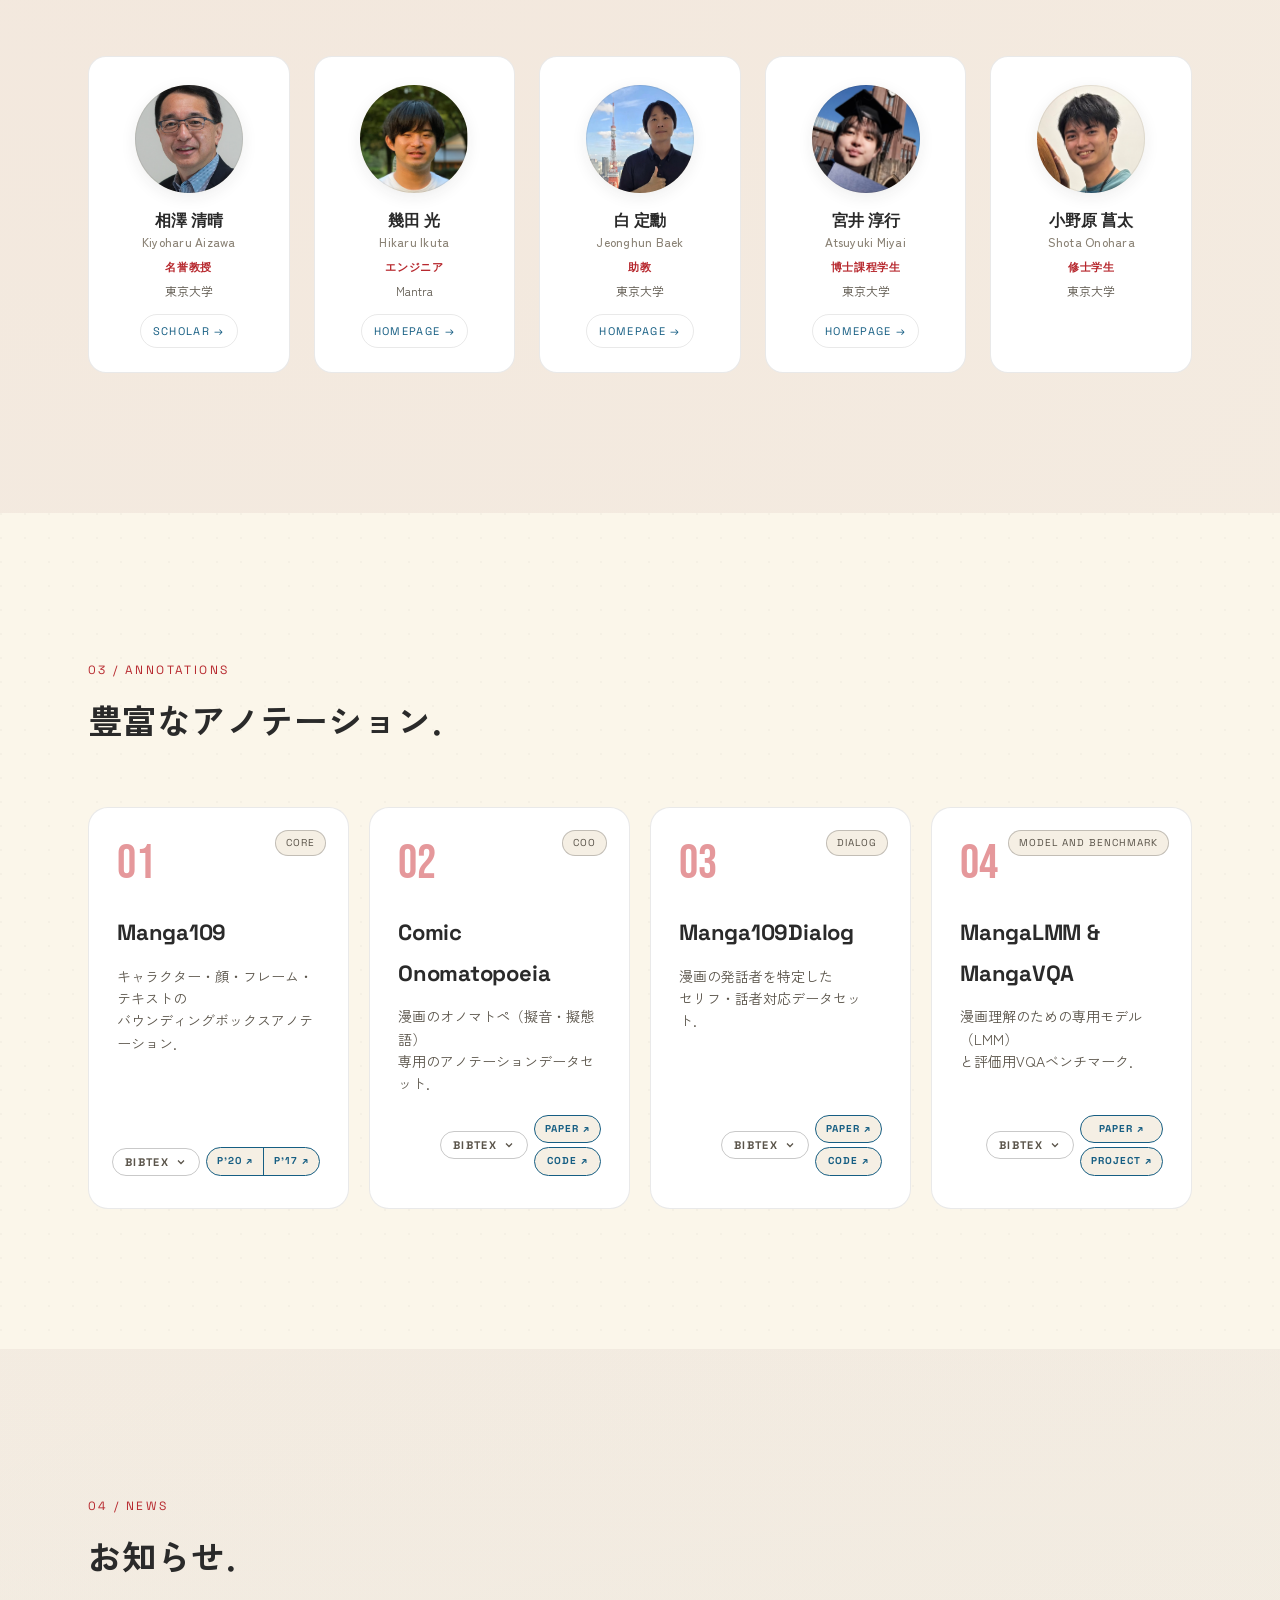
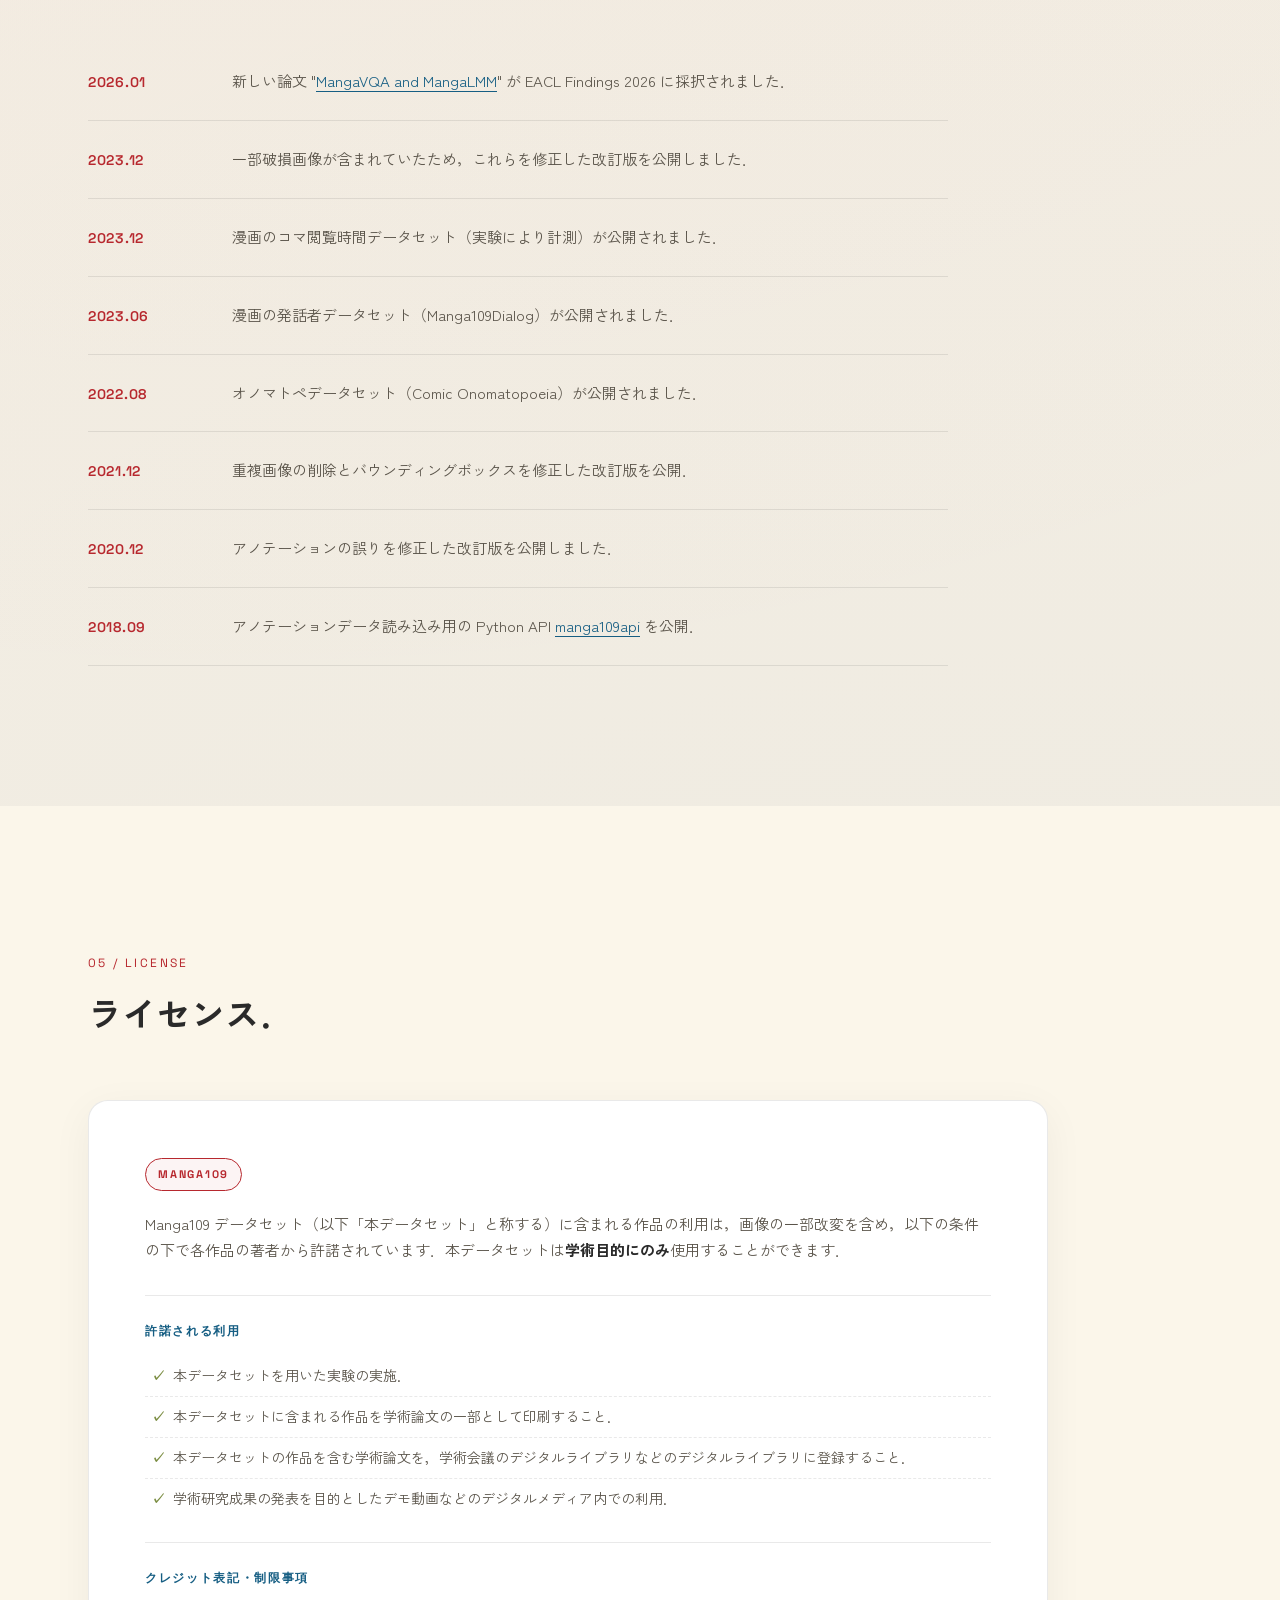
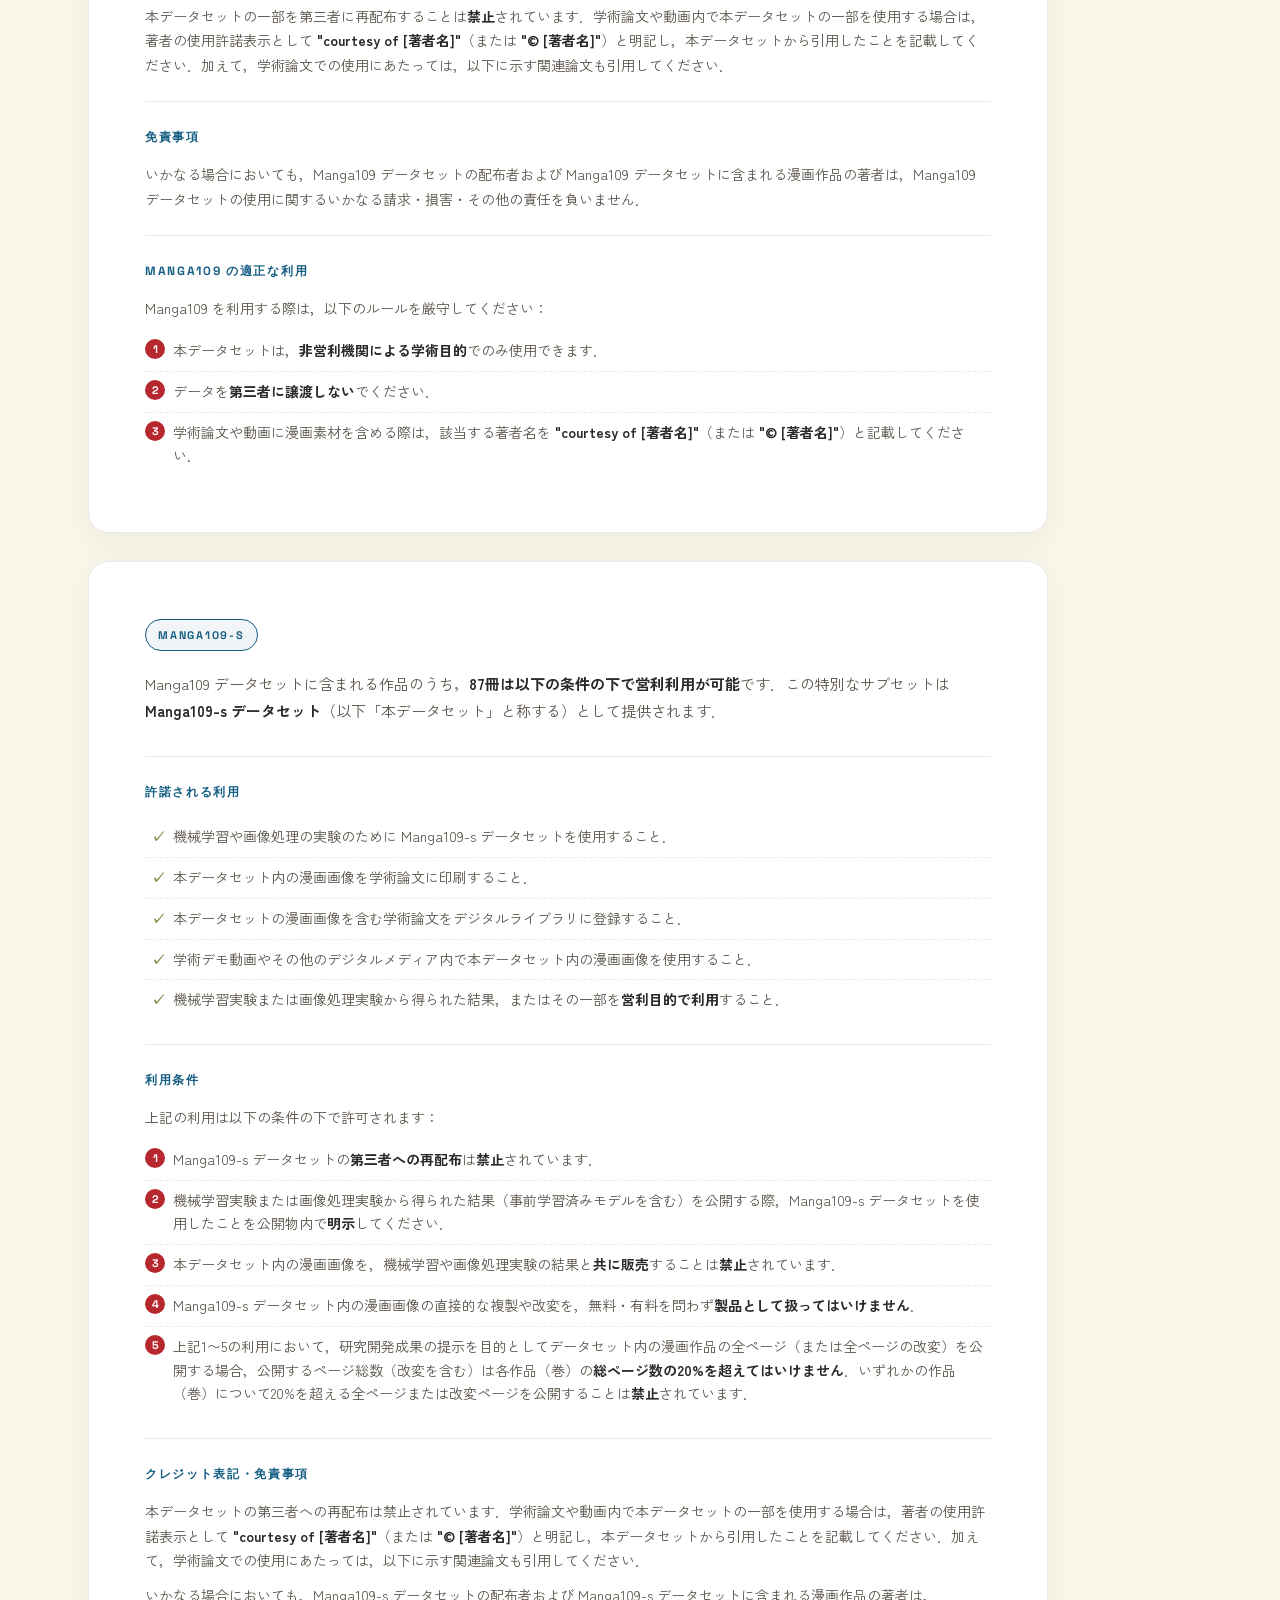
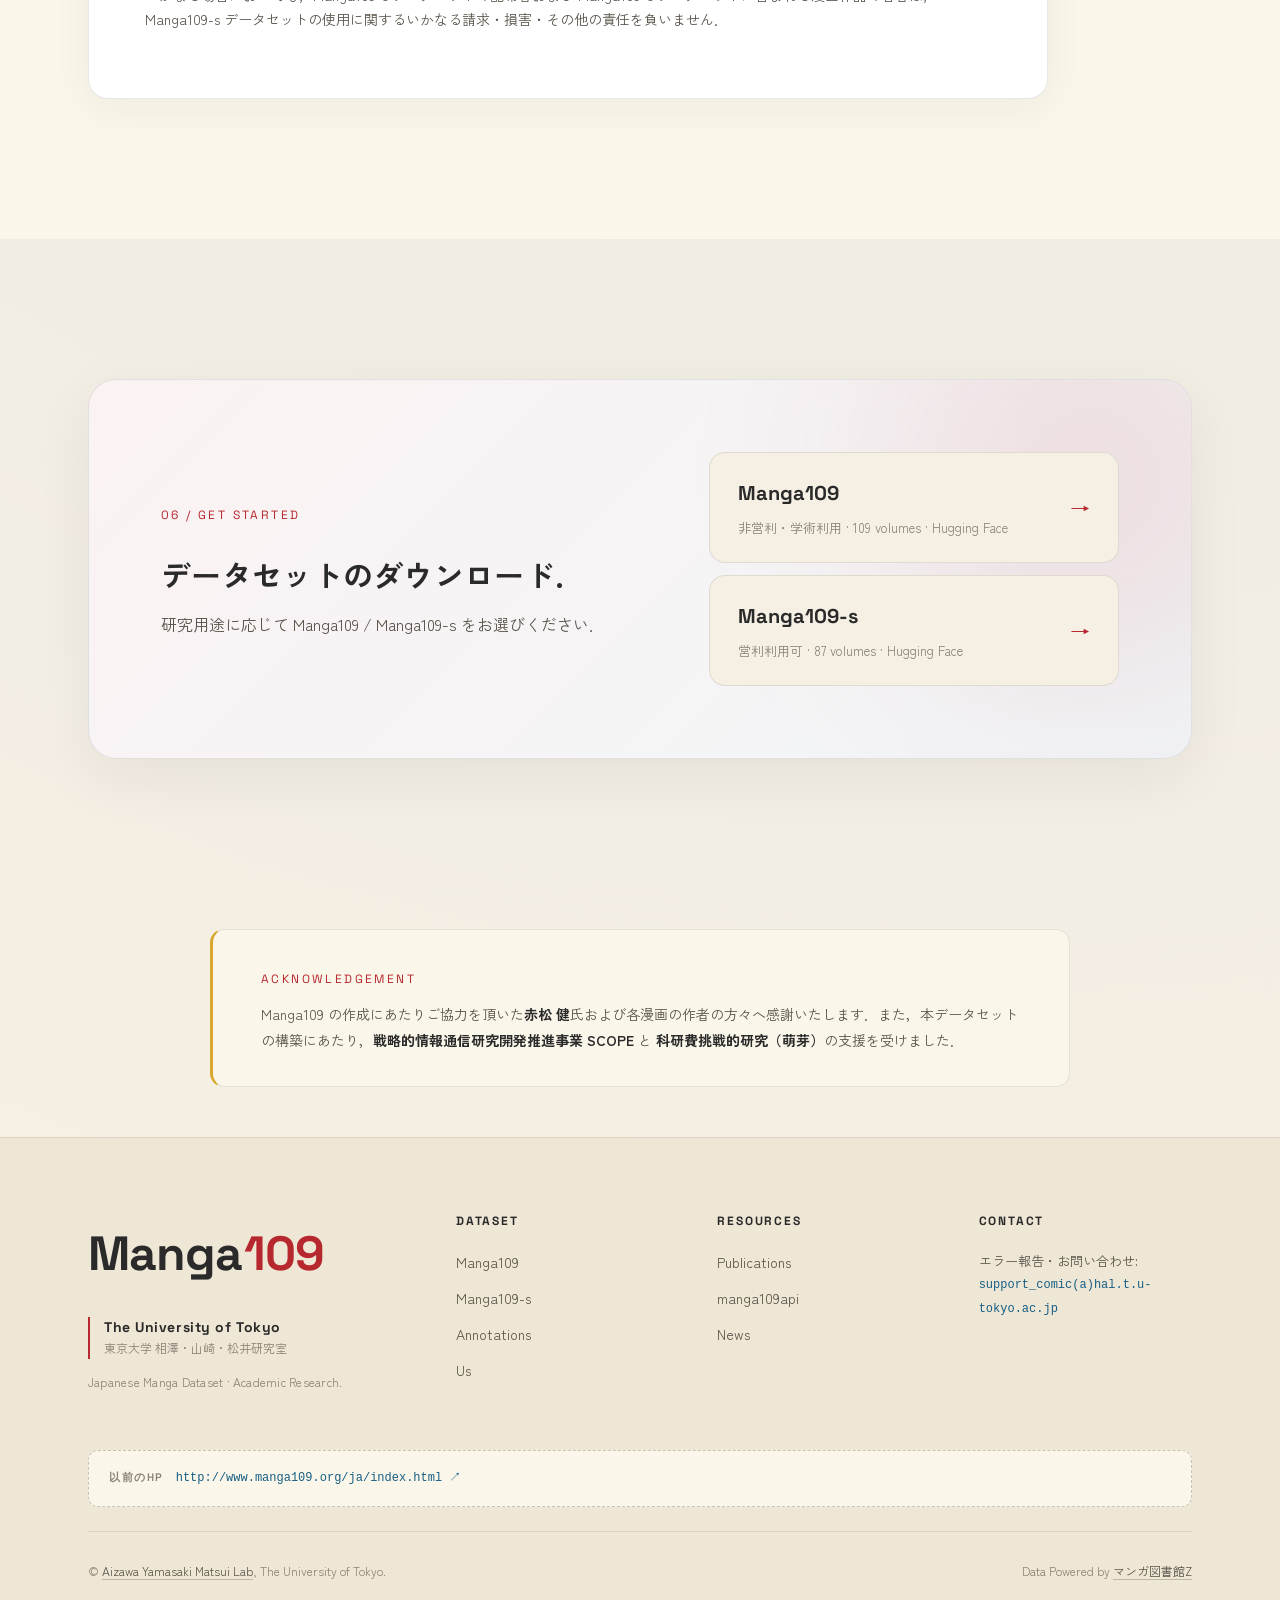
==== commit 66666a81: "update" ====
--- a/index.html
+++ b/index.html
@@ -273,7 +273,10 @@
               <span class="feature-toggle-label">BibTeX</span>
               <svg class="feature-toggle-arrow" width="12" height="12" viewBox="0 0 24 24" fill="none" stroke="currentColor" stroke-width="2.5"><path d="M6 9l6 6 6-6"/></svg>
             </button>
-            <a class="paper-btn" href="https://arxiv.org/abs/2207.04675" target="_blank" rel="noopener">Paper ↗</a>
+            <div class="paper-stack">
+              <a class="paper-btn" href="https://arxiv.org/abs/2207.04675" target="_blank" rel="noopener">Paper ↗</a>
+              <a class="paper-btn" href="https://github.com/ku21fan/coo-comic-onomatopoeia" target="_blank" rel="noopener">Code ↗</a>
+            </div>
           </div>
         </div>
         <div class="feature-bib" id="bib-coo" hidden>
@@ -306,7 +309,10 @@
               <span class="feature-toggle-label">BibTeX</span>
               <svg class="feature-toggle-arrow" width="12" height="12" viewBox="0 0 24 24" fill="none" stroke="currentColor" stroke-width="2.5"><path d="M6 9l6 6 6-6"/></svg>
             </button>
-            <a class="paper-btn" href="https://arxiv.org/abs/2306.17469" target="_blank" rel="noopener">Paper ↗</a>
+            <div class="paper-stack">
+              <a class="paper-btn" href="https://arxiv.org/abs/2306.17469" target="_blank" rel="noopener">Paper ↗</a>
+              <a class="paper-btn" href="https://github.com/liyingxuan1012/Manga109Dialog" target="_blank" rel="noopener">Code ↗</a>
+            </div>
           </div>
         </div>
         <div class="feature-bib" id="bib-dialog" hidden>
@@ -339,7 +345,10 @@
               <span class="feature-toggle-label">BibTeX</span>
               <svg class="feature-toggle-arrow" width="12" height="12" viewBox="0 0 24 24" fill="none" stroke="currentColor" stroke-width="2.5"><path d="M6 9l6 6 6-6"/></svg>
             </button>
-            <a class="paper-btn" href="https://arxiv.org/abs/2505.20298" target="_blank" rel="noopener">Paper ↗</a>
+            <div class="paper-stack">
+              <a class="paper-btn" href="https://arxiv.org/abs/2505.20298" target="_blank" rel="noopener">Paper ↗</a>
+              <a class="paper-btn" href="https://manga109.github.io/MangaVQA_LMM/" target="_blank" rel="noopener">Project ↗</a>
+            </div>
           </div>
         </div>
         <div class="feature-bib" id="bib-mangalmm" hidden>
--- a/style.css
+++ b/style.css
@@ -1024,6 +1024,13 @@
   color: #fff;
   opacity: 1;
 }
+.paper-stack {
+  display: inline-flex;
+  flex-direction: column;
+  gap: 4px;
+  align-items: stretch;
+}
+.paper-stack .paper-btn { width: 100%; justify-content: center; }
 /* Segmented Paper group (e.g., Manga109 with 2 papers) */
 .paper-group {
   display: inline-flex;
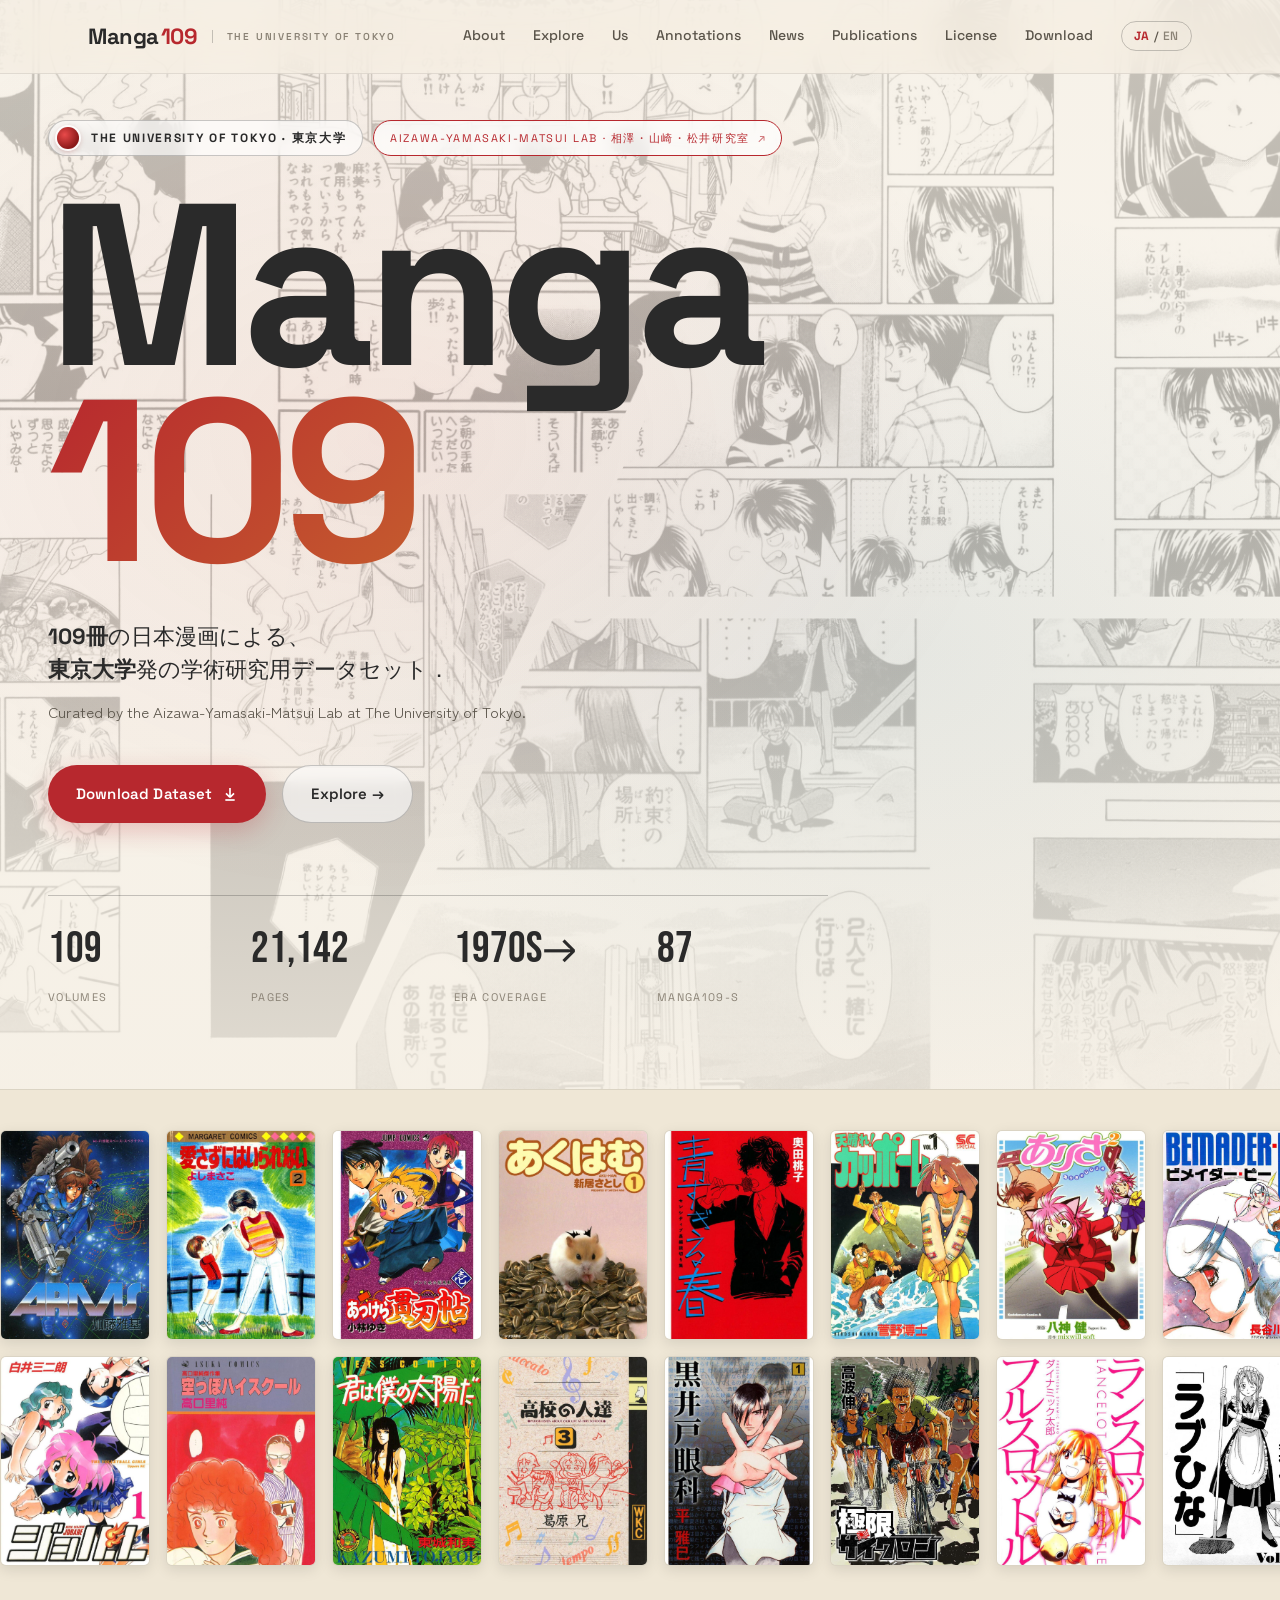
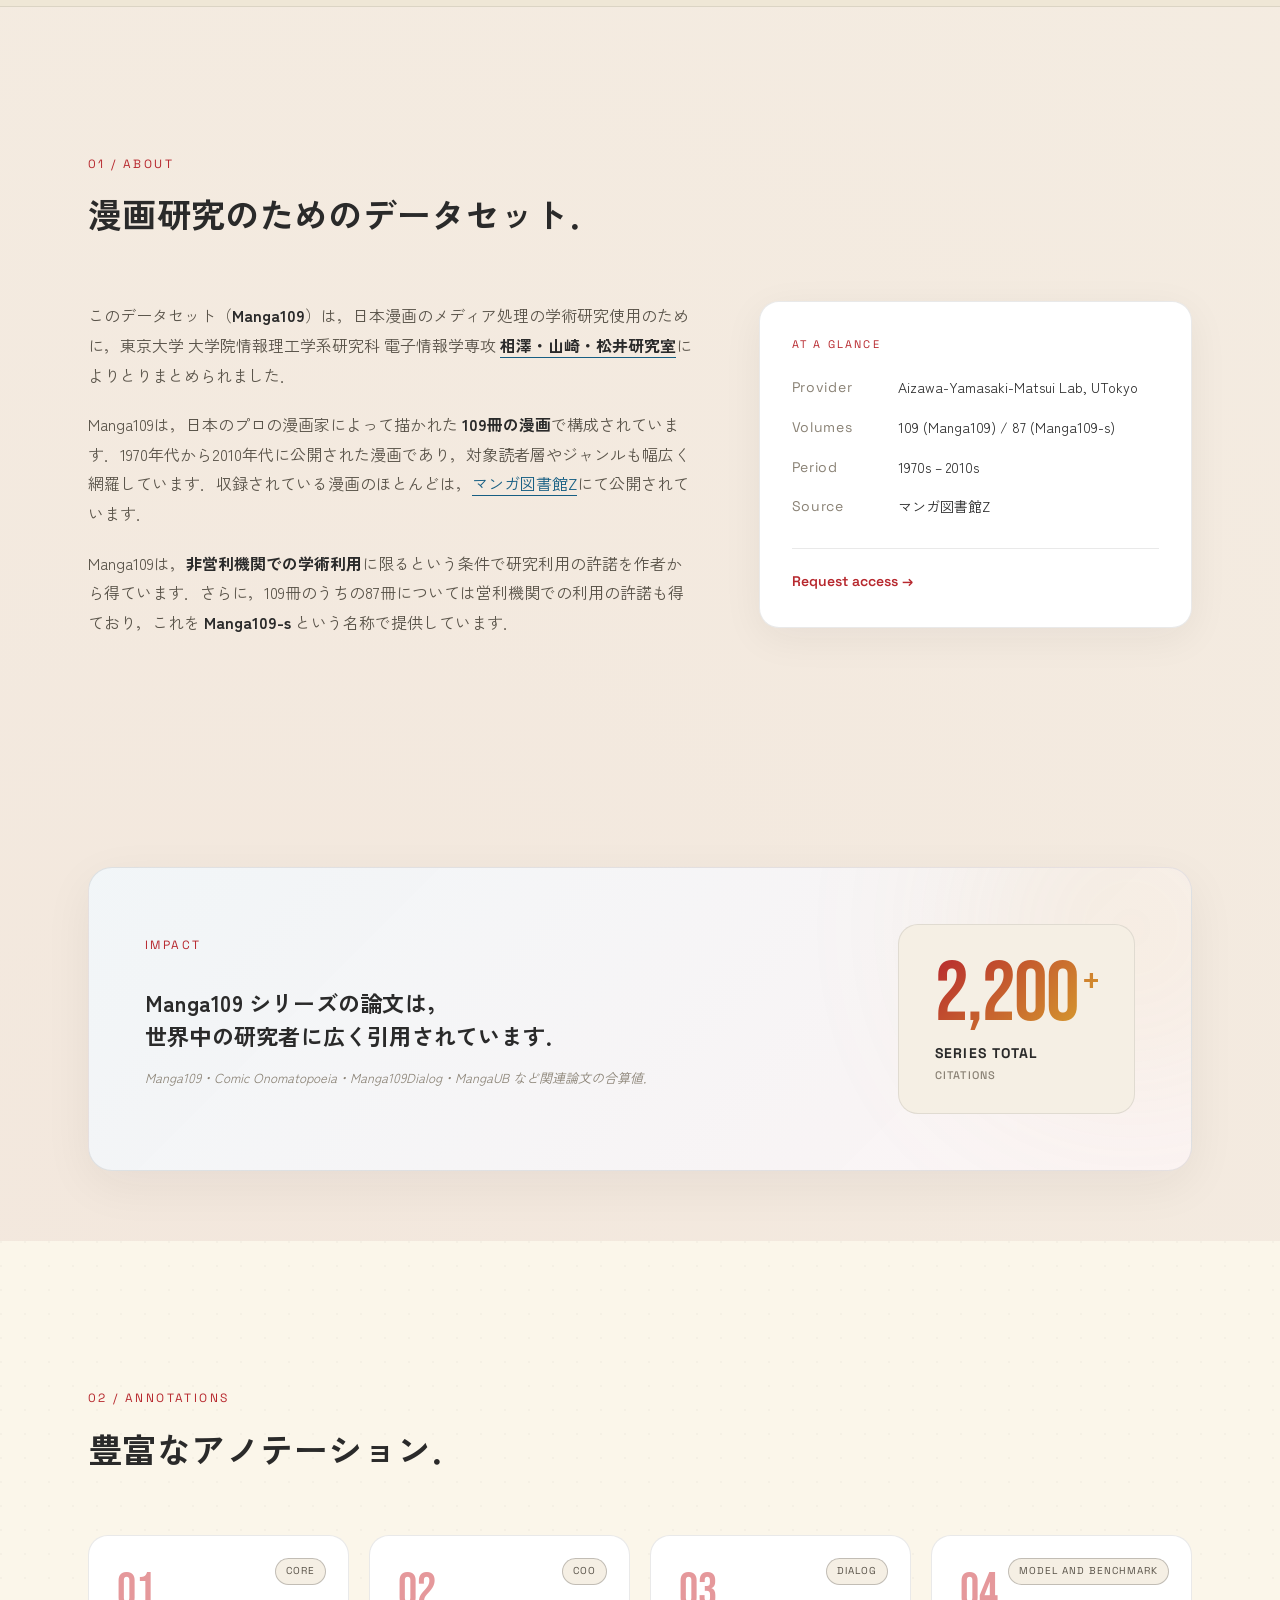
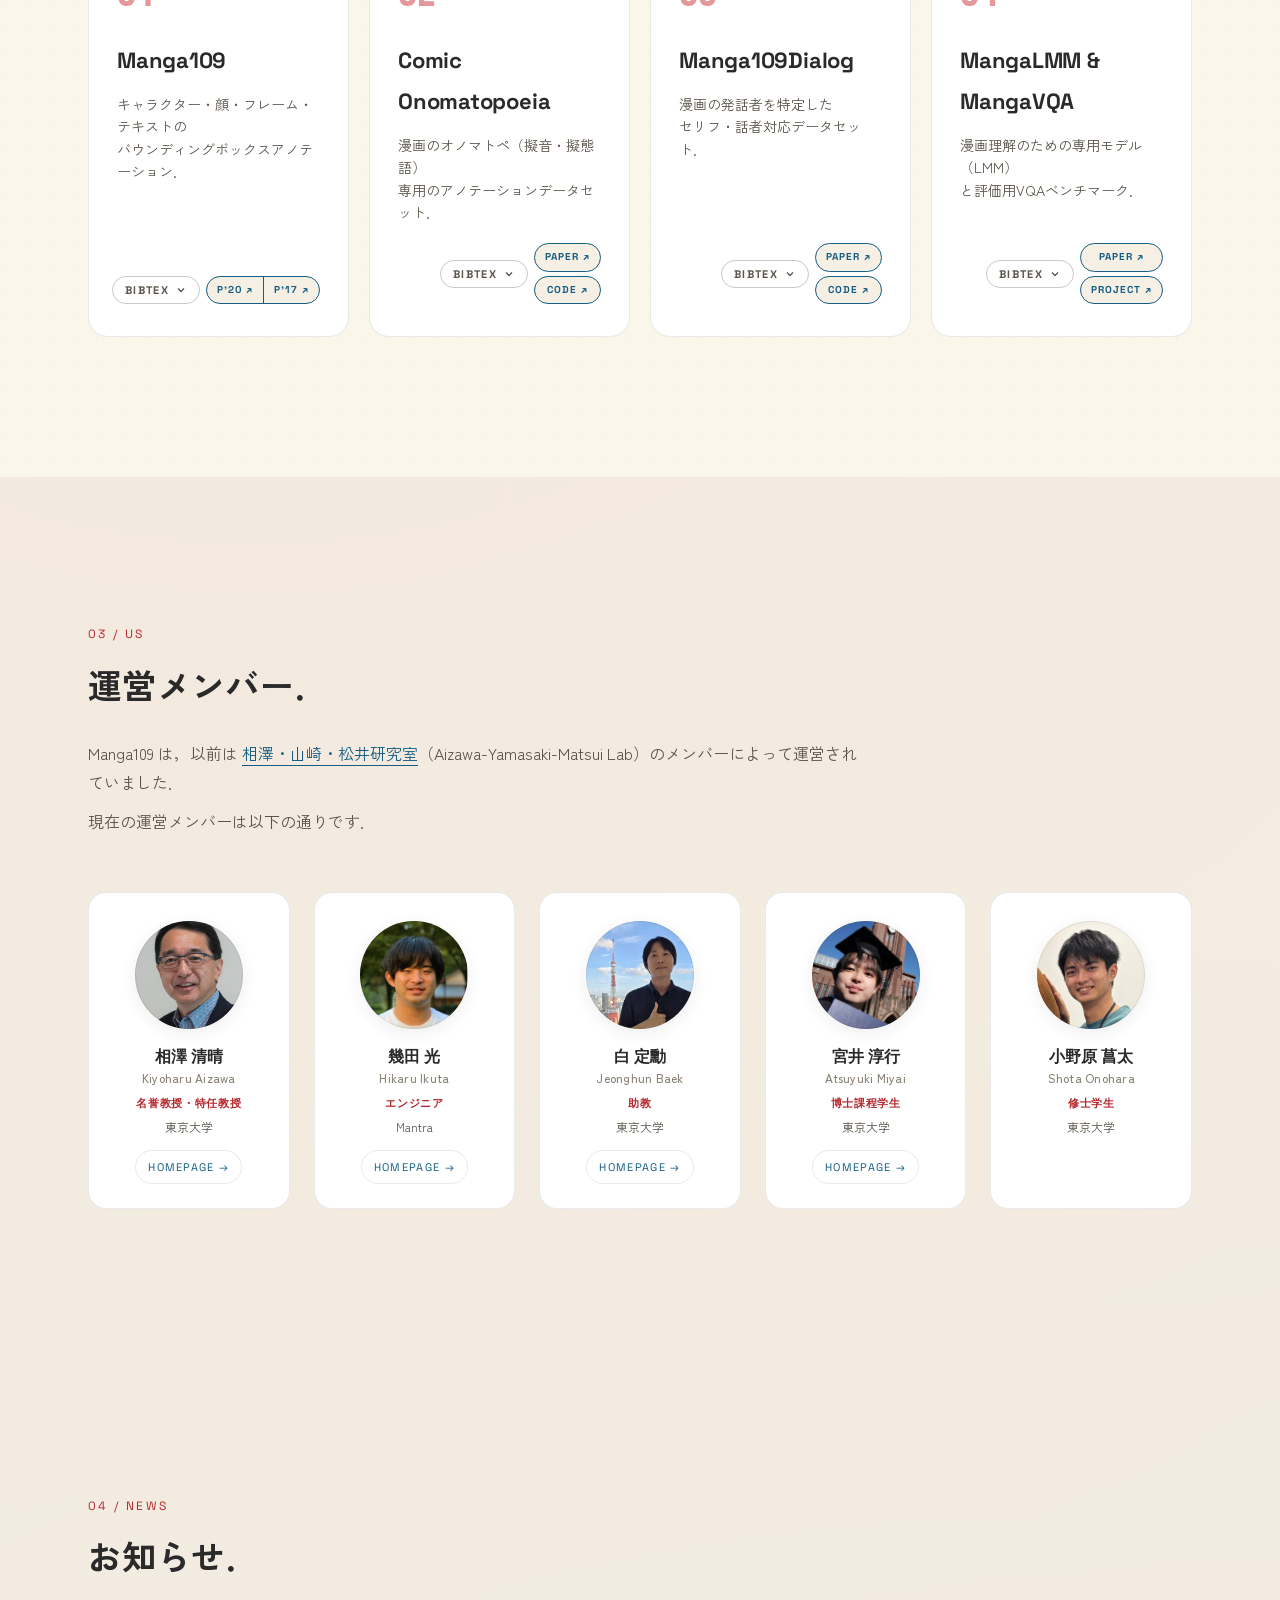
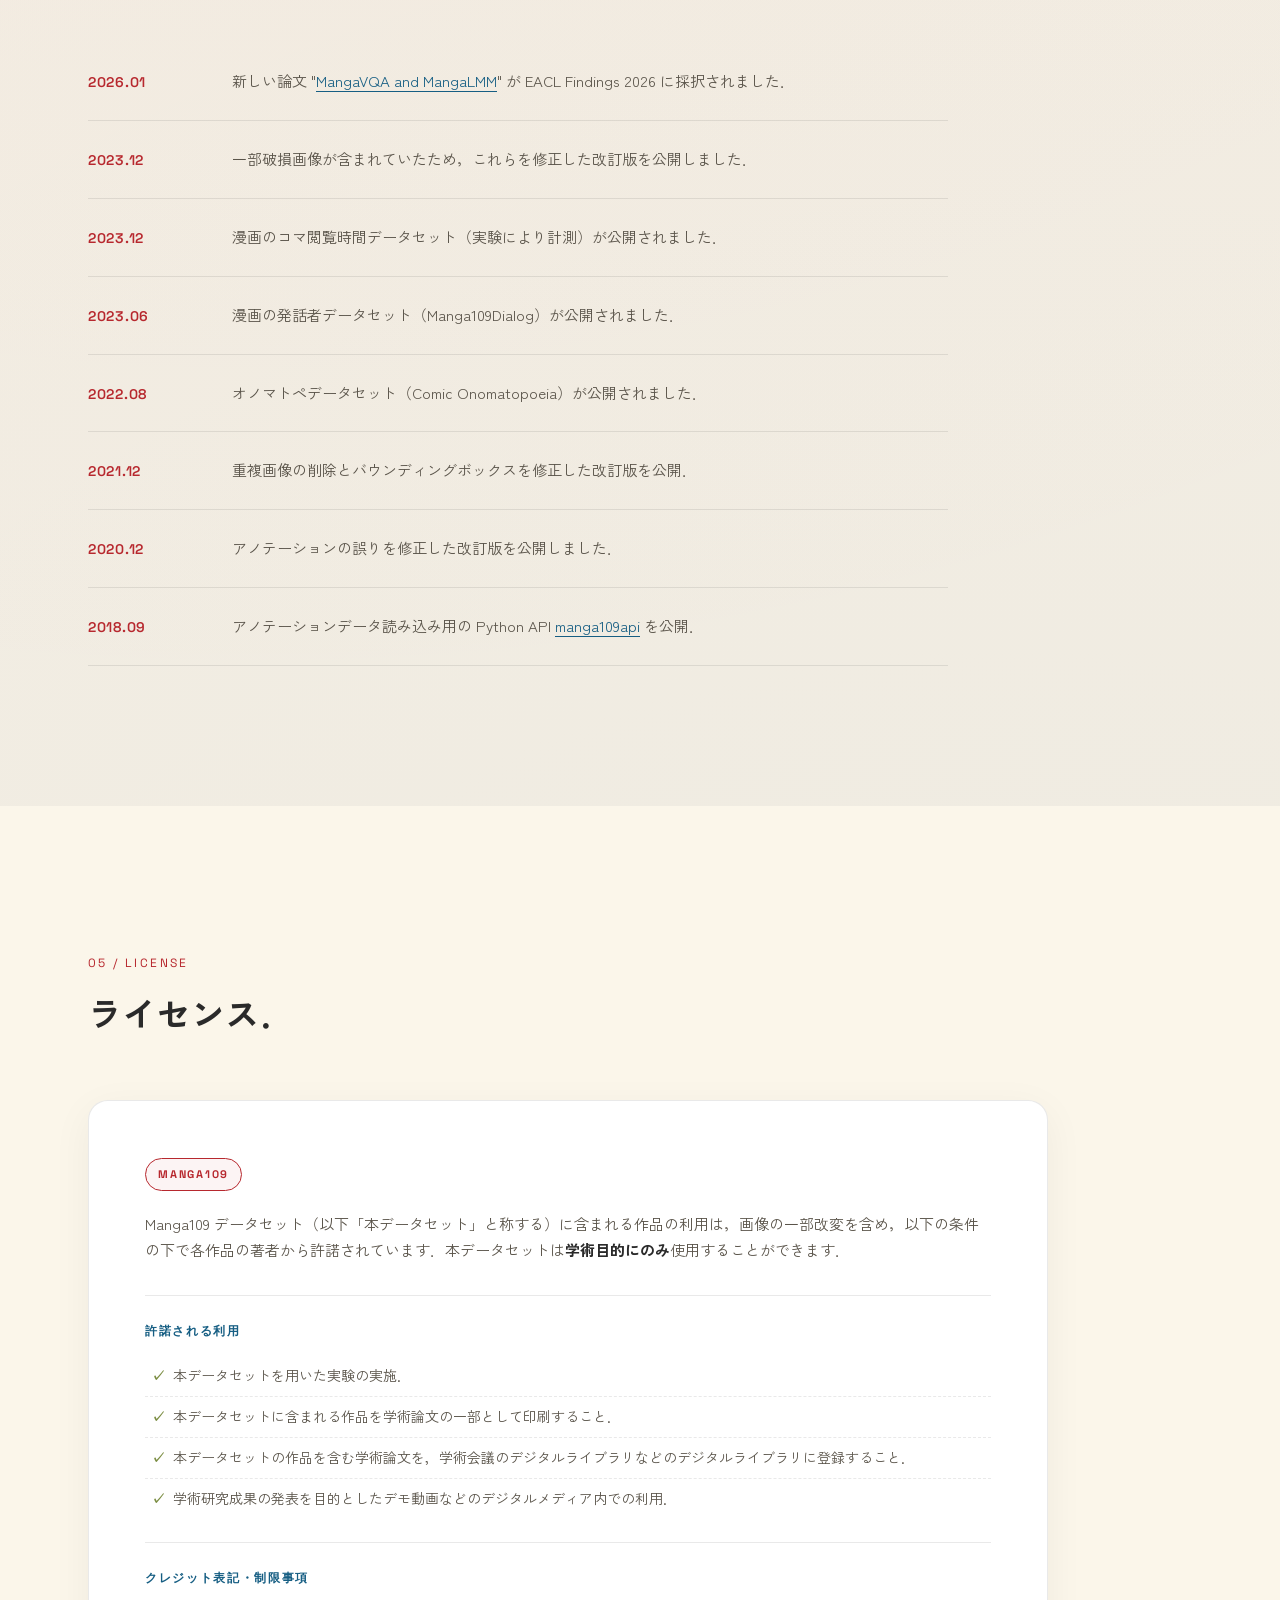
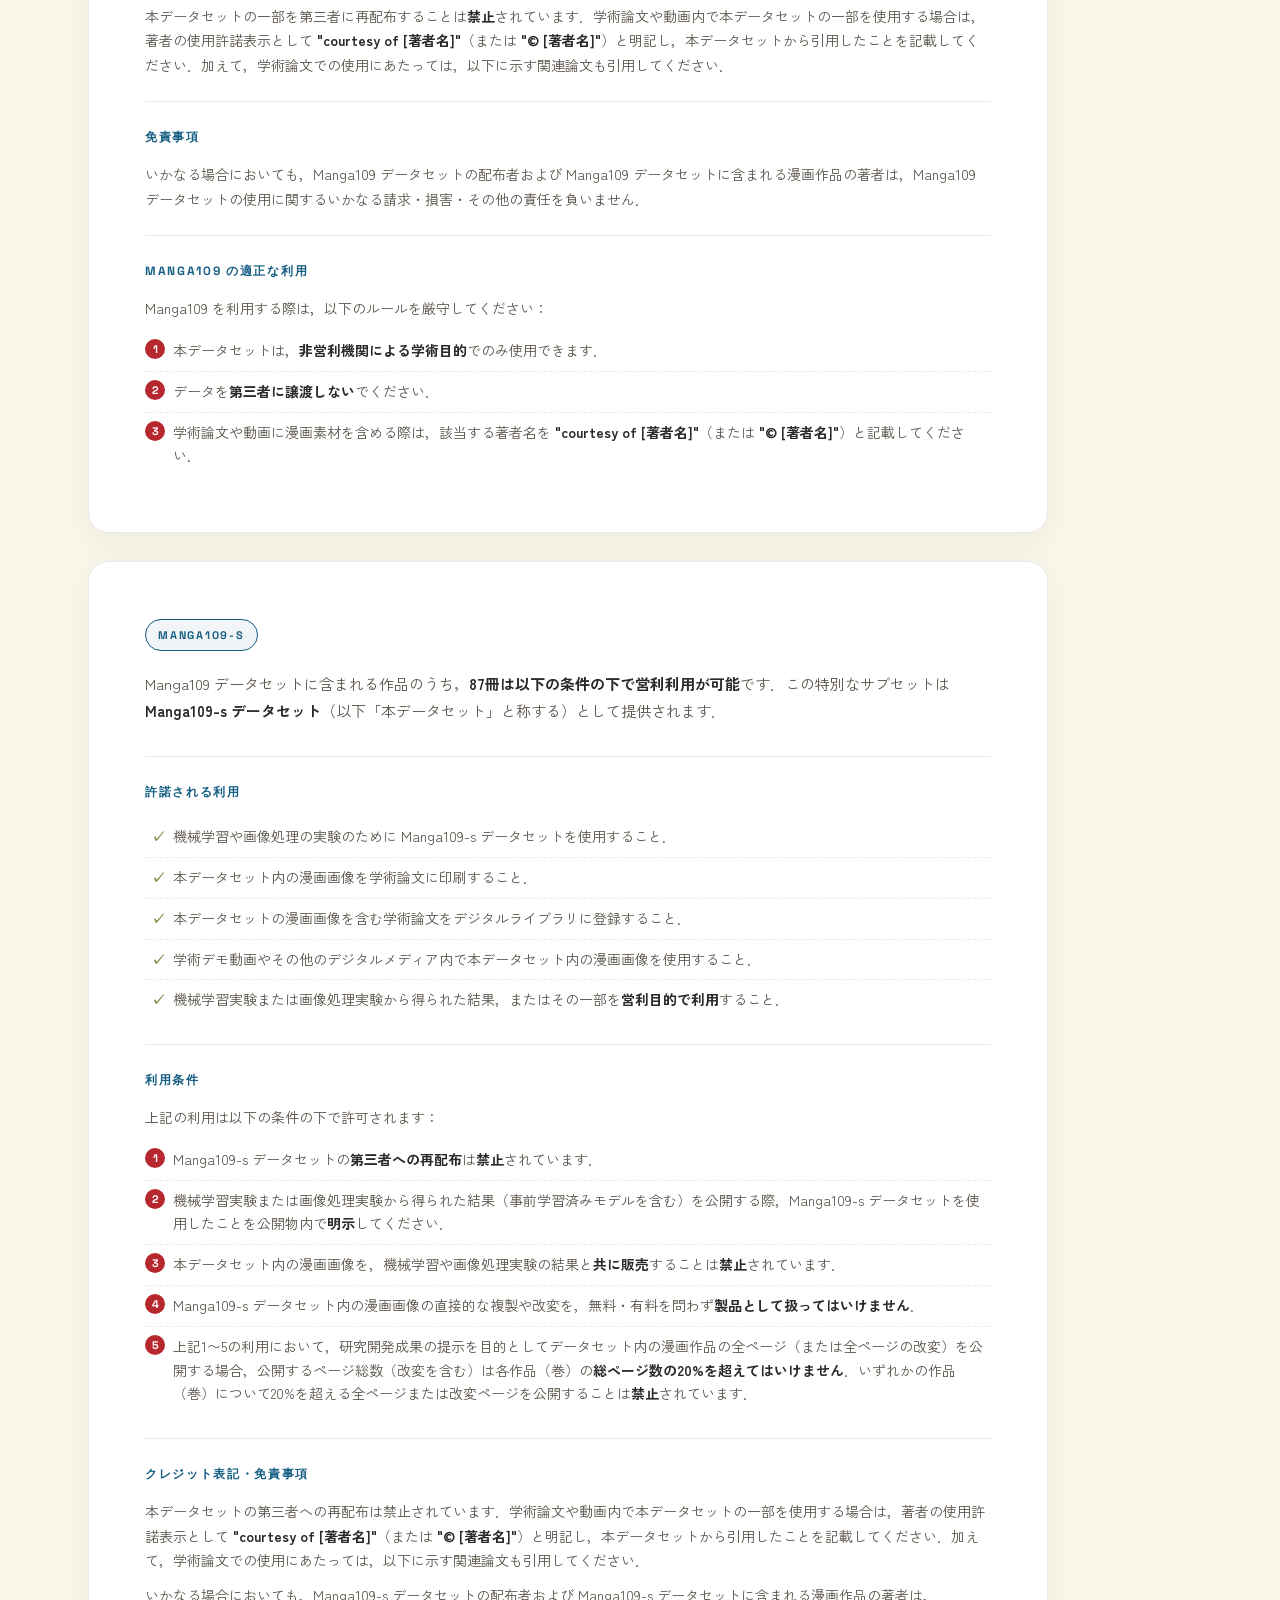
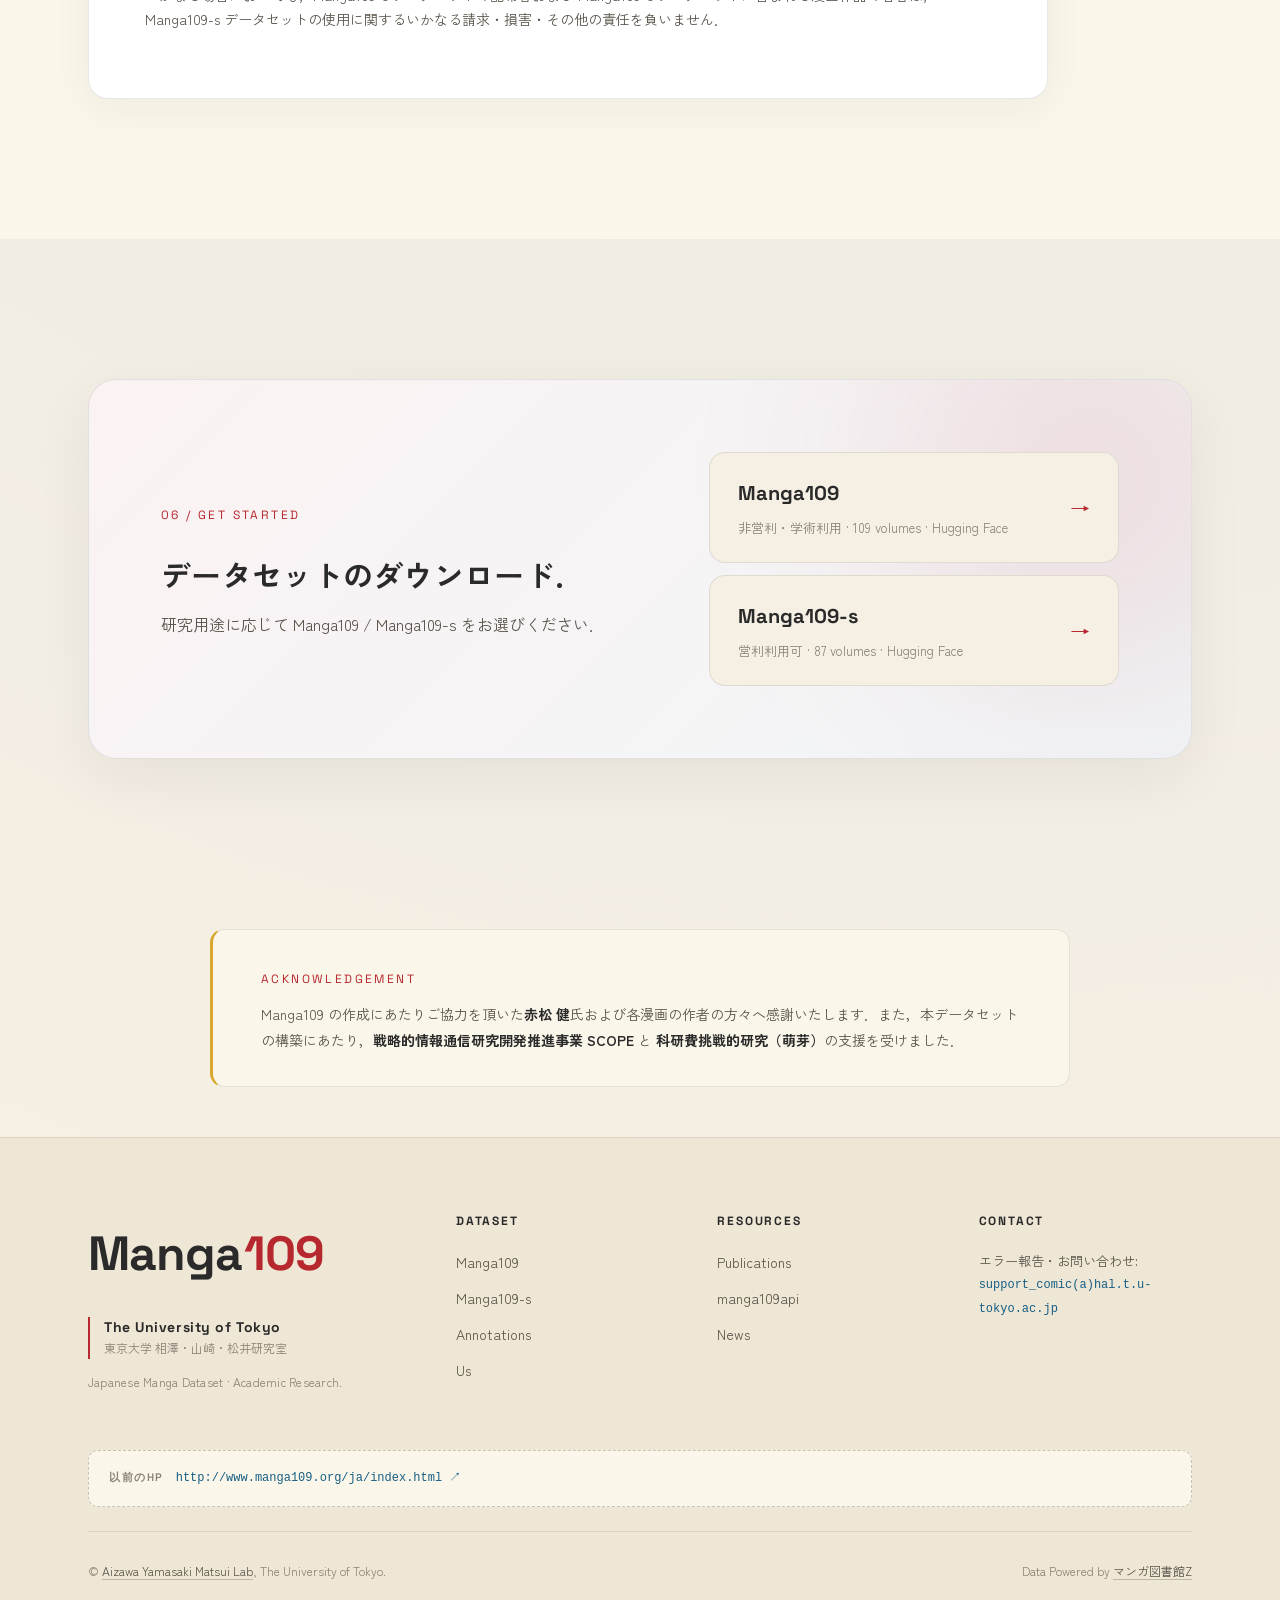
==== commit 66369a78: "Reorder Annotations above Us; update Aizawa profile - Move the Annotations section above the Us / Te" ====
--- a/index.html
+++ b/index.html
@@ -143,63 +143,11 @@
   </div>
 </section>
 
-<!-- Us / Team -->
-<section id="us" class="section section-us">
-  <div class="container">
-    <div class="section-head">
-      <span class="section-tag">02 / Us</span>
-      <h2 class="section-title">運営メンバー．</h2>
-    </div>
-    <div class="team-intro">
-      <p>
-        Manga109 は，以前は <a href="https://www.hal.t.u-tokyo.ac.jp/lab/ja/index_1.xhtml" target="_blank" rel="noopener">相澤・山崎・松井研究室</a>（Aizawa-Yamasaki-Matsui Lab）のメンバーによって運営されていました．
-      </p>
-      <p>現在の運営メンバーは以下の通りです．</p>
-    </div>
-    <div class="team-grid">
-      <article class="team-card">
-        <div class="team-photo"><img src="asset/organizer/kiyoharu_Aizawa.png" alt="相澤清晴 / Kiyoharu Aizawa"></div>
-        <h3>相澤 清晴<span class="team-name-en">Kiyoharu Aizawa</span></h3>
-        <p class="team-role">名誉教授</p>
-        <p class="team-affil">東京大学</p>
-        <a class="team-link" href="https://scholar.google.co.jp/citations?hl=ja&user=CJRhhi0AAAAJ&view_op=list_works&sortby=pubdate" target="_blank" rel="noopener">Scholar →</a>
-      </article>
-      <article class="team-card">
-        <div class="team-photo"><img src="asset/organizer/Hikaru_Ikuta.png" alt="幾田光 / Hikaru Ikuta"></div>
-        <h3>幾田 光<span class="team-name-en">Hikaru Ikuta</span></h3>
-        <p class="team-role">エンジニア</p>
-        <p class="team-affil">Mantra</p>
-        <a class="team-link" href="https://woodrush.github.io/" target="_blank" rel="noopener">Homepage →</a>
-      </article>
-      <article class="team-card">
-        <div class="team-photo"><img src="asset/organizer/Jeonghun_Baek.png" alt="白定勳 / Jeonghun Baek"></div>
-        <h3>白 定勳<span class="team-name-en">Jeonghun Baek</span></h3>
-        <p class="team-role">助教</p>
-        <p class="team-affil">東京大学</p>
-        <a class="team-link" href="https://jeonghunbaek.notion.site/Jeonghun-Baek-5e50812ade674698bdffe7f4eac5c745" target="_blank" rel="noopener">Homepage →</a>
-      </article>
-      <article class="team-card">
-        <div class="team-photo"><img src="asset/organizer/Atsuyuki_Miyai.jpg" alt="宮井淳行 / Atsuyuki Miyai"></div>
-        <h3>宮井 淳行<span class="team-name-en">Atsuyuki Miyai</span></h3>
-        <p class="team-role">博士課程学生</p>
-        <p class="team-affil">東京大学</p>
-        <a class="team-link" href="https://atsumiyai.github.io/" target="_blank" rel="noopener">Homepage →</a>
-      </article>
-      <article class="team-card">
-        <div class="team-photo"><img src="asset/organizer/Sota_Onohara.png" alt="小野原菖太 / Shota Onohara"></div>
-        <h3>小野原 菖太<span class="team-name-en">Shota Onohara</span></h3>
-        <p class="team-role">修士学生</p>
-        <p class="team-affil">東京大学</p>
-      </article>
-    </div>
-  </div>
-</section>
-
 <!-- Annotations / Features -->
 <section id="annotations" class="section section-features">
   <div class="container">
     <div class="section-head">
-      <span class="section-tag">03 / Annotations</span>
+      <span class="section-tag">02 / Annotations</span>
       <h2 class="section-title">豊富なアノテーション．</h2>
     </div>
     <div class="feature-grid">
@@ -374,6 +322,58 @@
   </div>
 </section>
 
+<!-- Us / Team -->
+<section id="us" class="section section-us">
+  <div class="container">
+    <div class="section-head">
+      <span class="section-tag">03 / Us</span>
+      <h2 class="section-title">運営メンバー．</h2>
+    </div>
+    <div class="team-intro">
+      <p>
+        Manga109 は，以前は <a href="https://www.hal.t.u-tokyo.ac.jp/lab/ja/index_1.xhtml" target="_blank" rel="noopener">相澤・山崎・松井研究室</a>（Aizawa-Yamasaki-Matsui Lab）のメンバーによって運営されていました．
+      </p>
+      <p>現在の運営メンバーは以下の通りです．</p>
+    </div>
+    <div class="team-grid">
+      <article class="team-card">
+        <div class="team-photo"><img src="asset/organizer/kiyoharu_Aizawa.png" alt="相澤清晴 / Kiyoharu Aizawa"></div>
+        <h3>相澤 清晴<span class="team-name-en">Kiyoharu Aizawa</span></h3>
+        <p class="team-role">名誉教授・特任教授</p>
+        <p class="team-affil">東京大学</p>
+        <a class="team-link" href="https://sites.google.com/view/aizawa-kiyoharu" target="_blank" rel="noopener">Homepage →</a>
+      </article>
+      <article class="team-card">
+        <div class="team-photo"><img src="asset/organizer/Hikaru_Ikuta.png" alt="幾田光 / Hikaru Ikuta"></div>
+        <h3>幾田 光<span class="team-name-en">Hikaru Ikuta</span></h3>
+        <p class="team-role">エンジニア</p>
+        <p class="team-affil">Mantra</p>
+        <a class="team-link" href="https://woodrush.github.io/" target="_blank" rel="noopener">Homepage →</a>
+      </article>
+      <article class="team-card">
+        <div class="team-photo"><img src="asset/organizer/Jeonghun_Baek.png" alt="白定勳 / Jeonghun Baek"></div>
+        <h3>白 定勳<span class="team-name-en">Jeonghun Baek</span></h3>
+        <p class="team-role">助教</p>
+        <p class="team-affil">東京大学</p>
+        <a class="team-link" href="https://jeonghunbaek.notion.site/Jeonghun-Baek-5e50812ade674698bdffe7f4eac5c745" target="_blank" rel="noopener">Homepage →</a>
+      </article>
+      <article class="team-card">
+        <div class="team-photo"><img src="asset/organizer/Atsuyuki_Miyai.jpg" alt="宮井淳行 / Atsuyuki Miyai"></div>
+        <h3>宮井 淳行<span class="team-name-en">Atsuyuki Miyai</span></h3>
+        <p class="team-role">博士課程学生</p>
+        <p class="team-affil">東京大学</p>
+        <a class="team-link" href="https://atsumiyai.github.io/" target="_blank" rel="noopener">Homepage →</a>
+      </article>
+      <article class="team-card">
+        <div class="team-photo"><img src="asset/organizer/Sota_Onohara.png" alt="小野原菖太 / Shota Onohara"></div>
+        <h3>小野原 菖太<span class="team-name-en">Shota Onohara</span></h3>
+        <p class="team-role">修士学生</p>
+        <p class="team-affil">東京大学</p>
+      </article>
+    </div>
+  </div>
+</section>
+
 <!-- News -->
 <section id="news" class="section section-news">
   <div class="container">
